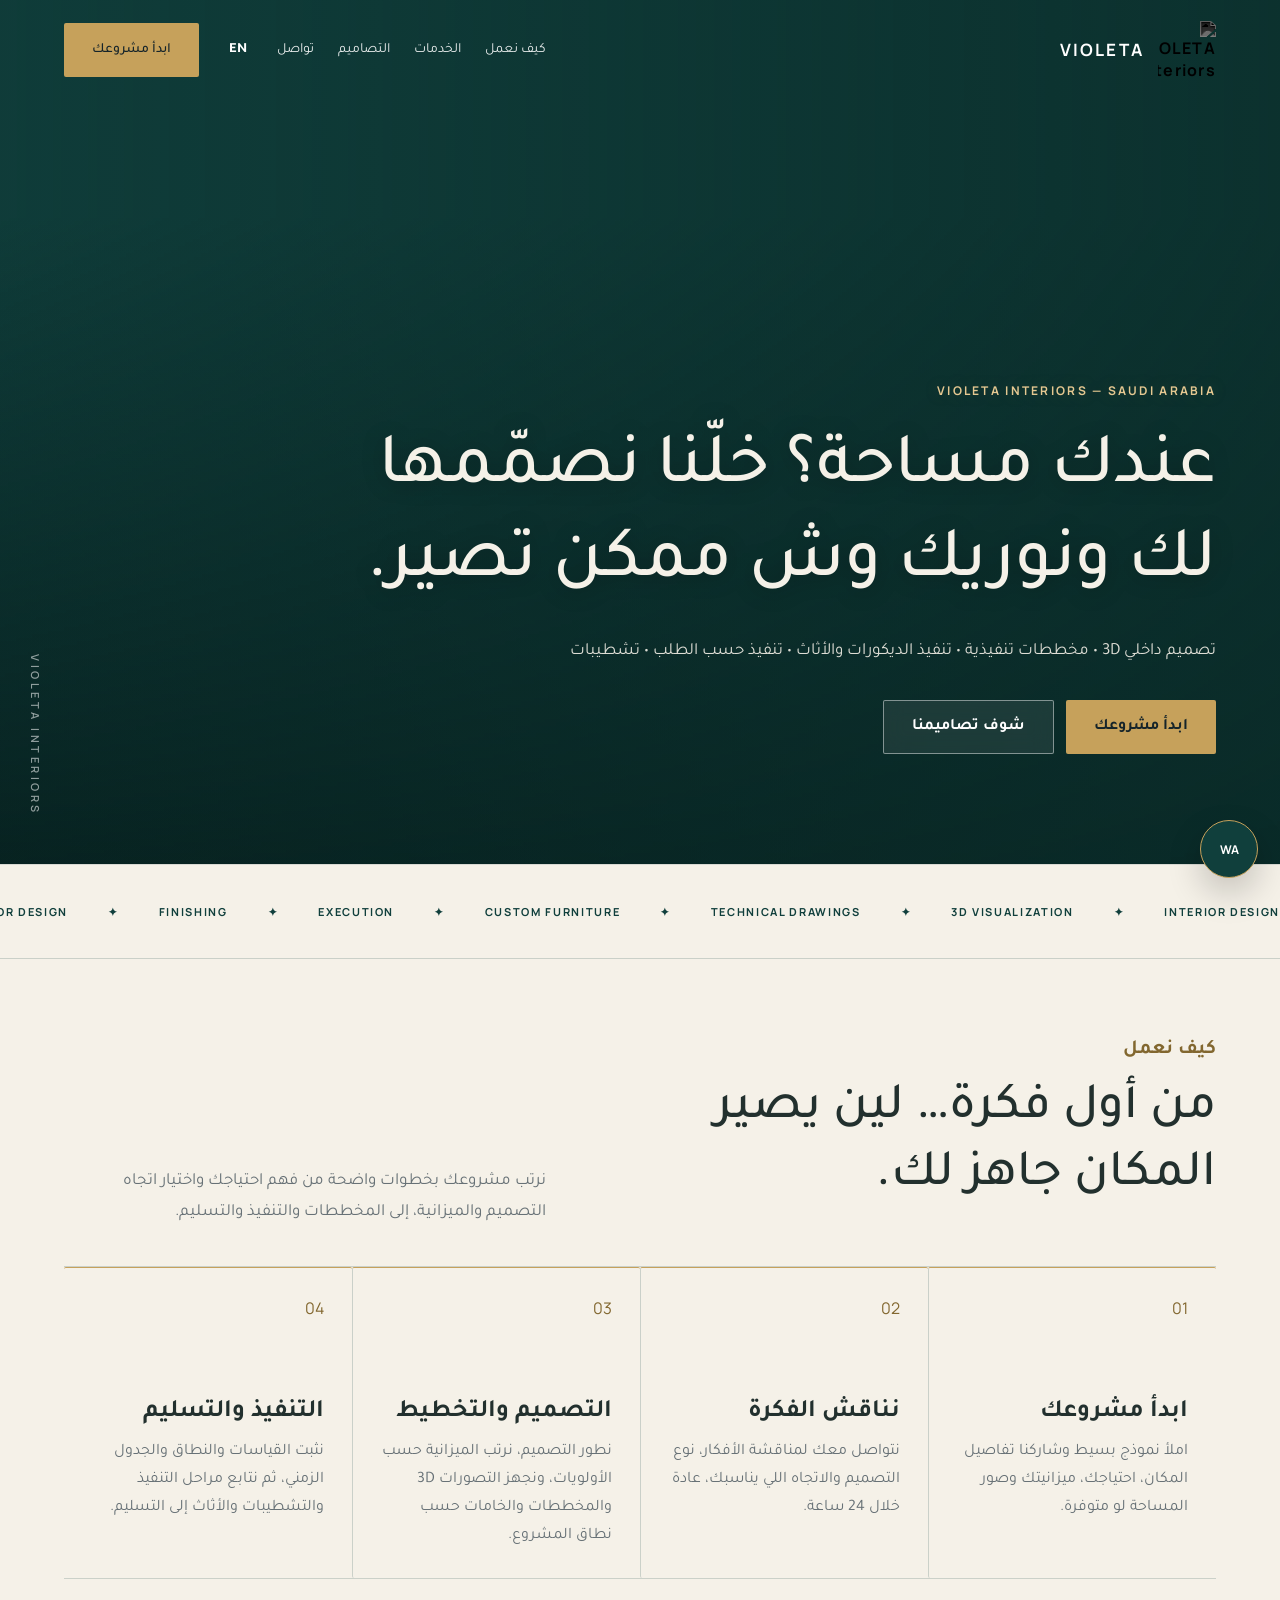
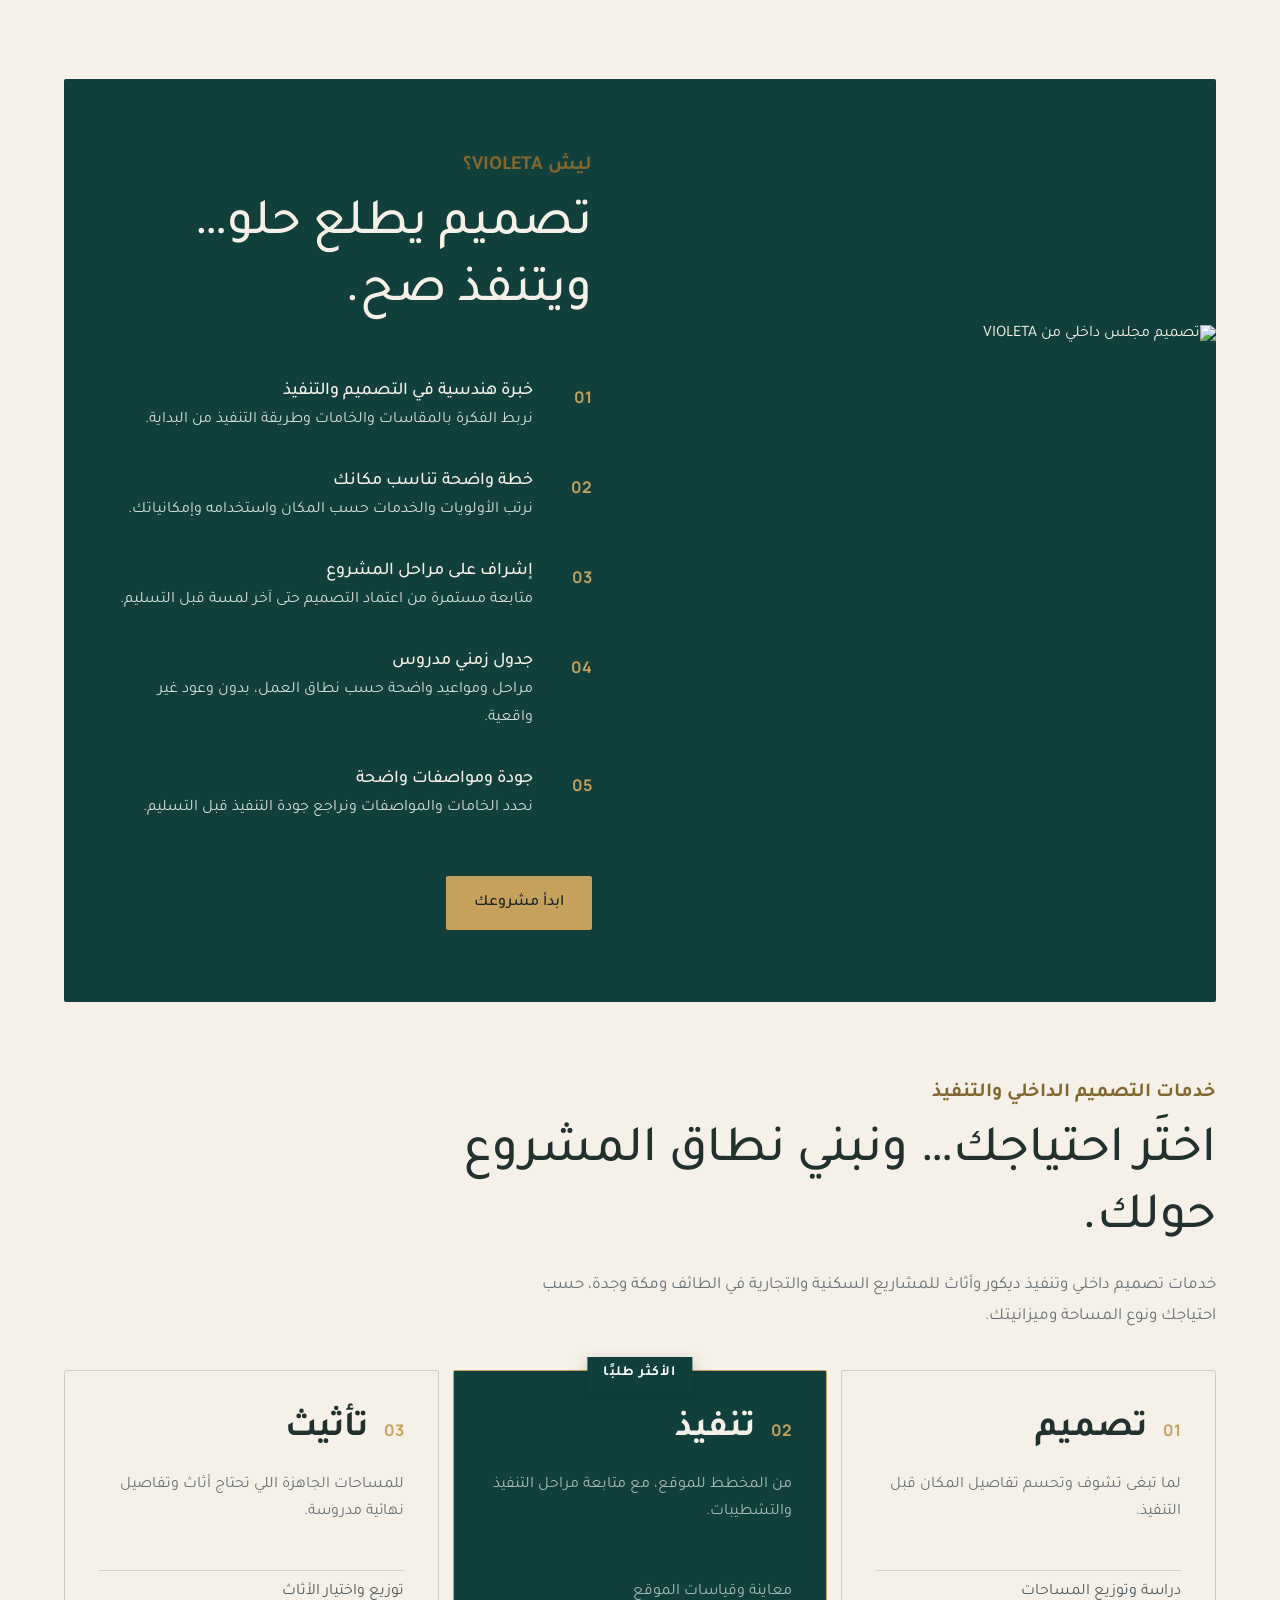
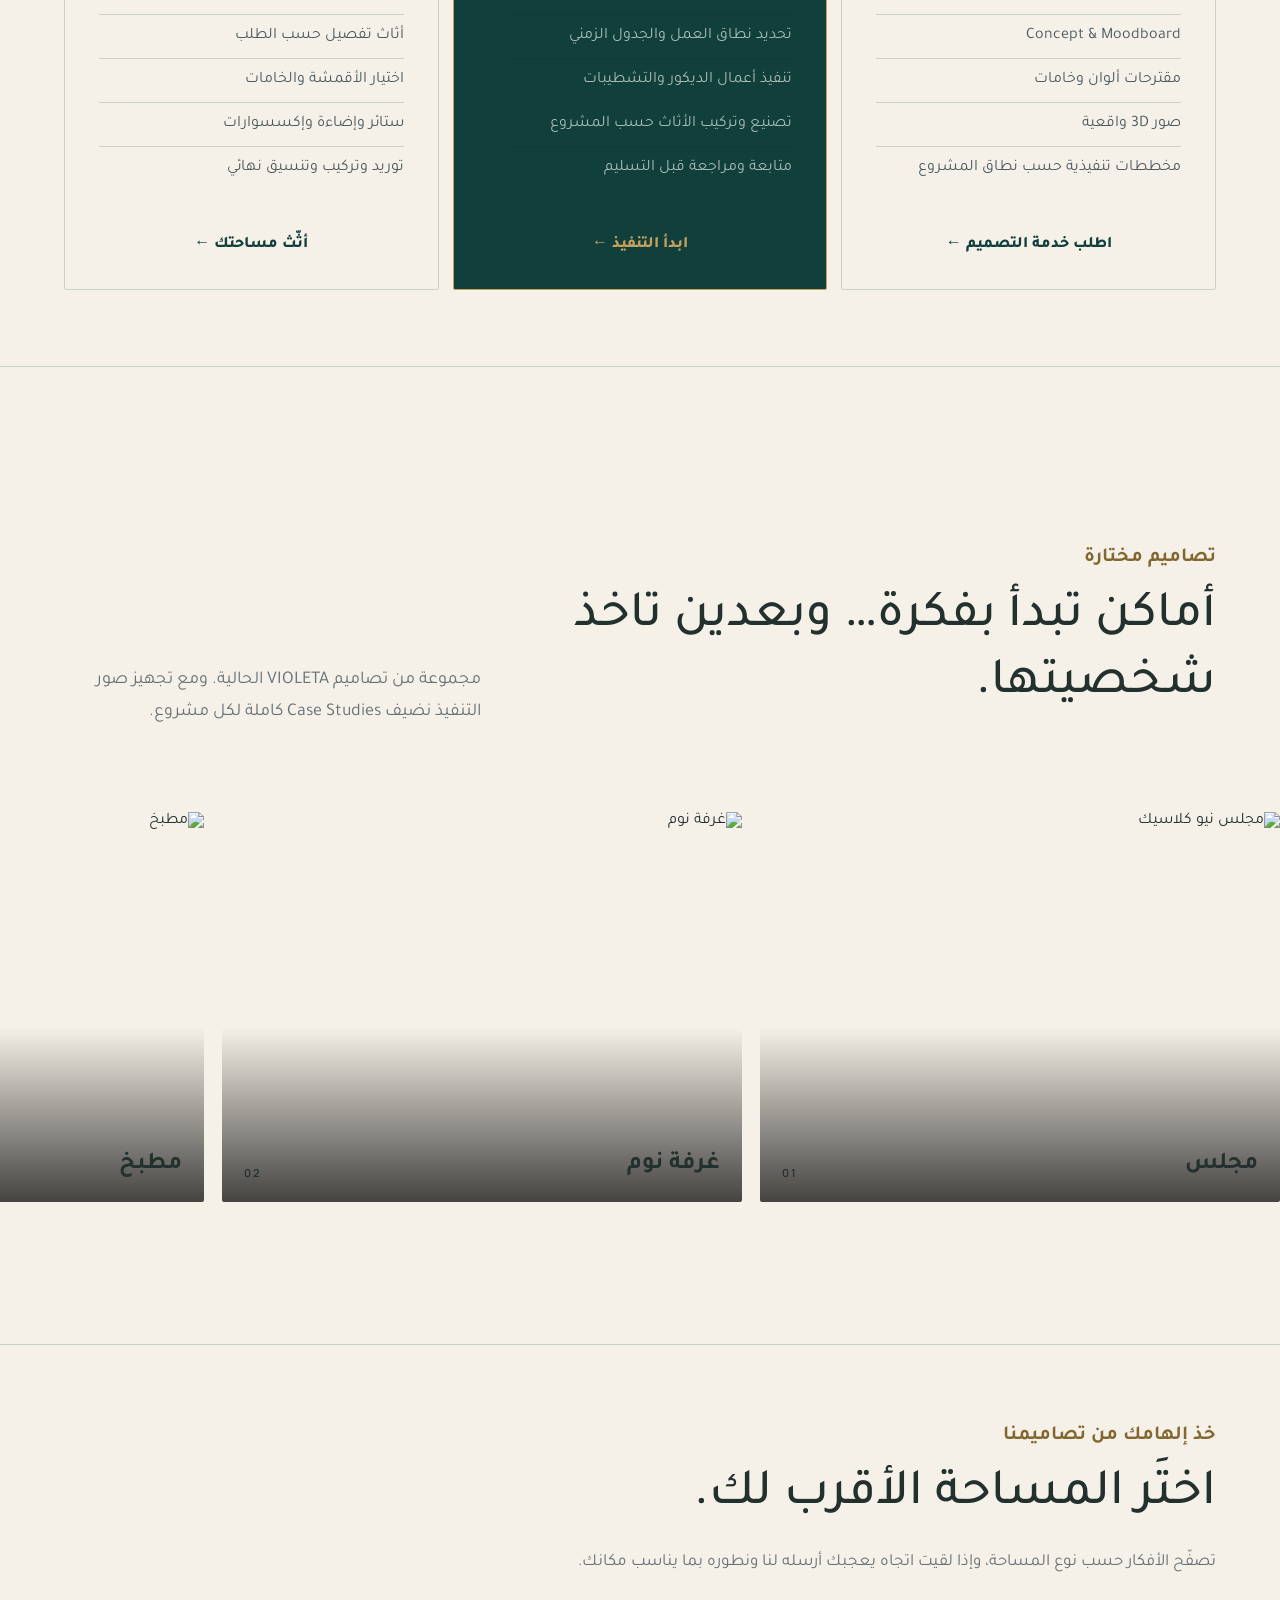
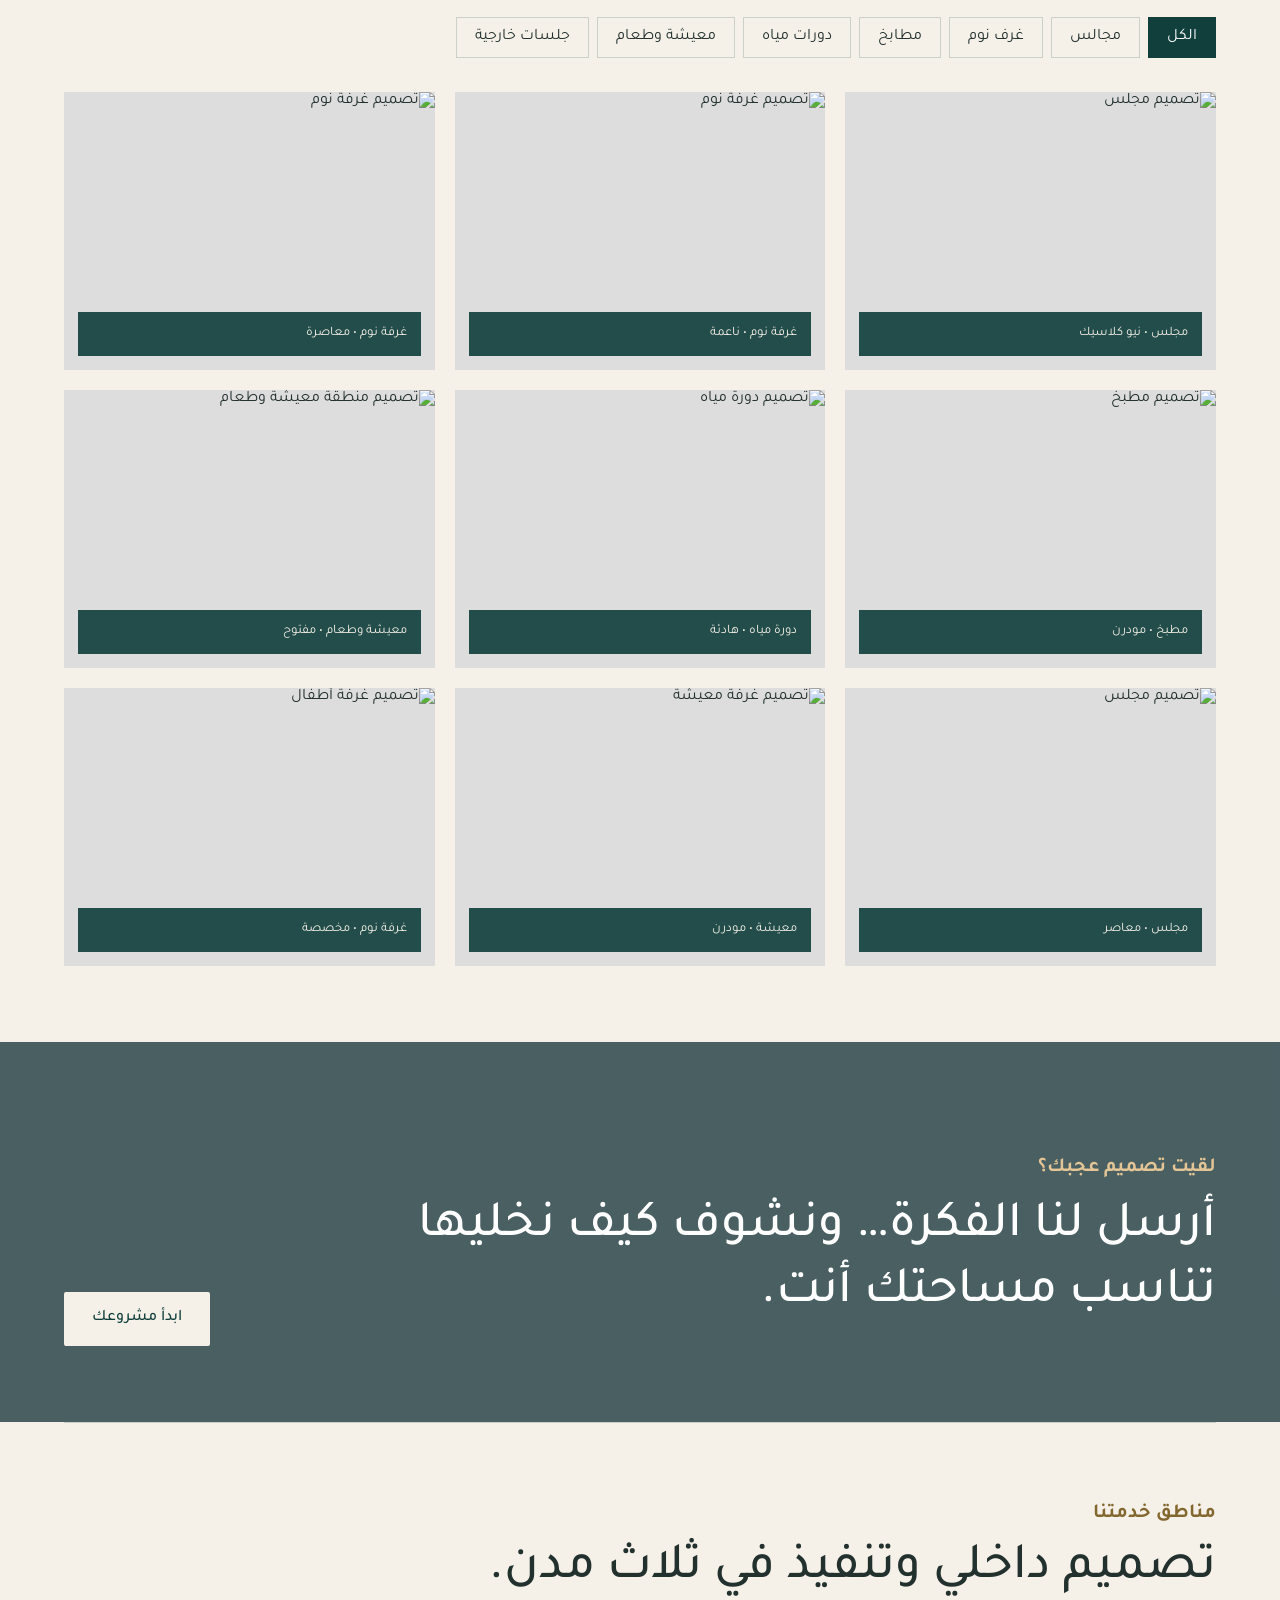
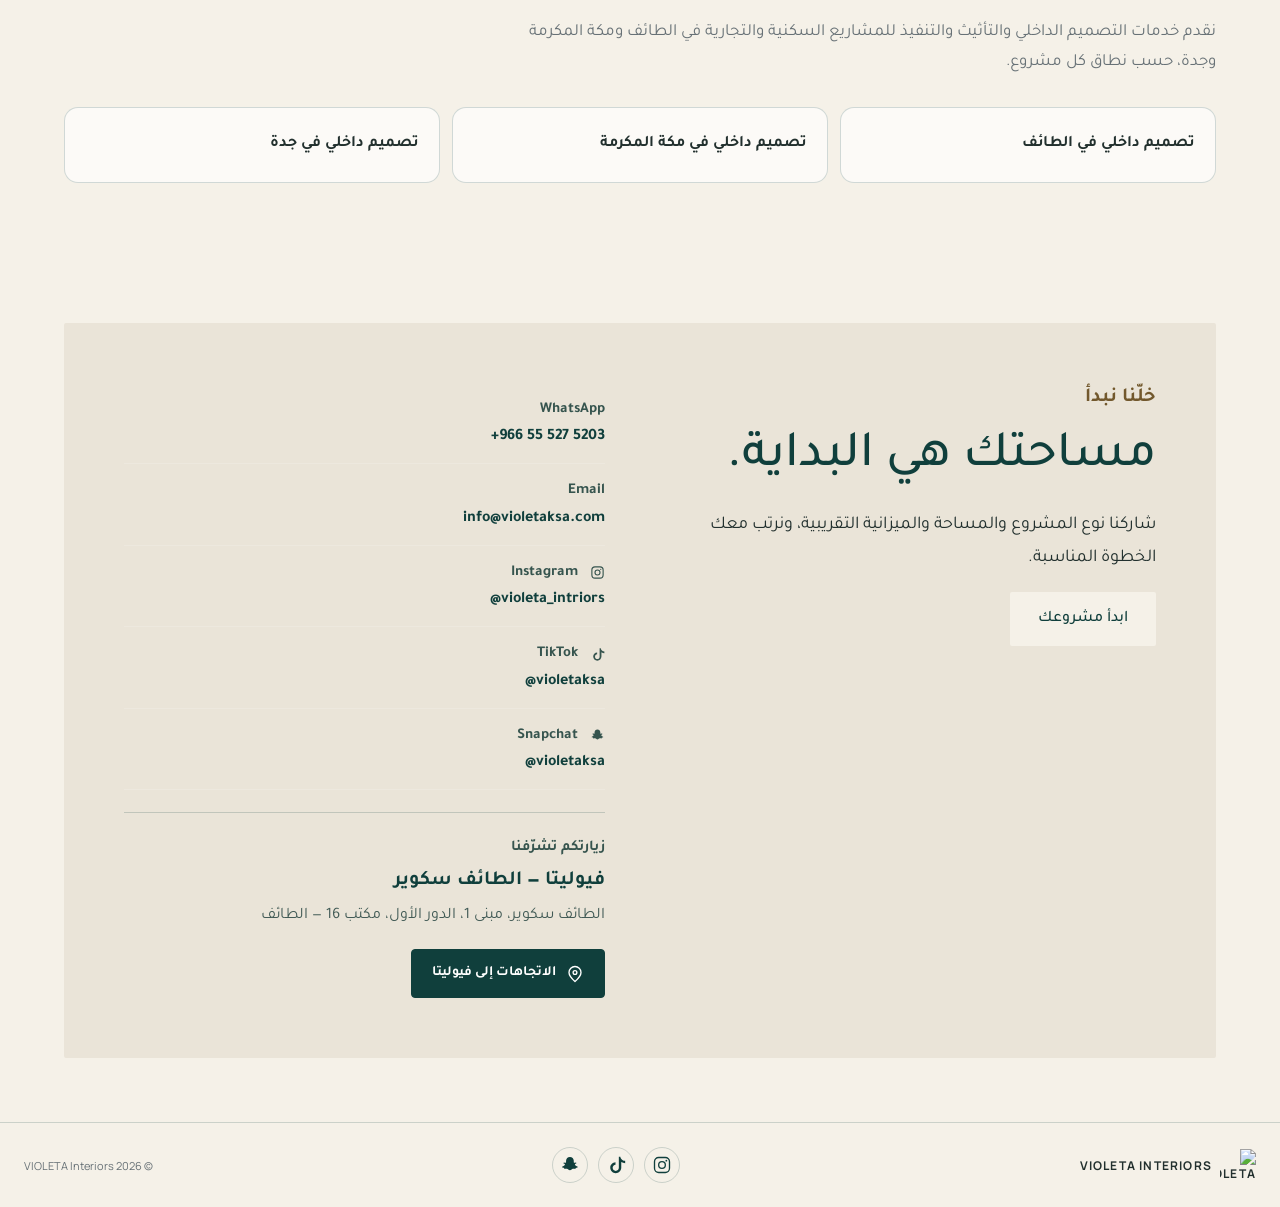
==== index.html @ 66297fed "Preview: proportionate Discover Violeta button width 200px" ====
<!DOCTYPE html>

<html class="intro-gated" dir="rtl" lang="ar">
<head><script async="" src="https://www.googletagmanager.com/gtag/js?id=G-H8D81FKVLE"></script><script>
  window.dataLayer = window.dataLayer || [];
  function gtag(){dataLayer.push(arguments);}
  if (['violetaksa.com', 'www.violetaksa.com'].includes(window.location.hostname.toLowerCase())) {
    gtag('js', new Date());
    gtag('config', 'G-H8D81FKVLE');
  }
</script><meta charset="utf-8"/>
<meta content="width=device-width, initial-scale=1" name="viewport"/>
<meta content="#103F3C" name="theme-color"/>
<meta name="apple-mobile-web-app-title" content="VIOLETA"/>
<meta name="application-name" content="VIOLETA"/>
<link rel="apple-touch-icon" sizes="180x180" href="/assets/apple-touch-icon-violeta-180.png?v=20261120-2"/>
<!-- Prioritize the intro brand mark and the font for the first visible screen. -->
<link as="image" fetchpriority="high" href="/.netlify/images?url=/assets/violeta-intro-mark.png&amp;w=480&amp;fm=webp&amp;q=78" rel="preload"/>
<link as="font" crossorigin="" href="assets/fonts/tajawal-500.ttf" rel="preload" type="font/ttf"/>

<script>try{if(sessionStorage.getItem("violeta_intro_seen"))document.documentElement.classList.add("intro-skip")}catch(e){}</script>
<meta content="index, follow, max-image-preview:large" name="robots"/>
<title>تصميم داخلي وتنفيذ ديكور وأثاث | الطائف ومكة وجدة | VIOLETA</title>
<meta content="VIOLETA تقدم خدمات التصميم الداخلي 3D، المخططات التنفيذية، تنفيذ الديكور، التشطيبات والأثاث حسب الطلب للمشاريع السكنية والتجارية في الطائف ومكة وجدة." name="description"/>
<link href="https://violetaksa.com/" rel="canonical"/>
<link href="/.netlify/images?url=/assets/favicon.png&amp;w=64&amp;fm=png&amp;q=80" rel="icon" type="image/png"/>
<meta content="تصميم داخلي وتنفيذ ديكور وأثاث | الطائف ومكة وجدة | VIOLETA" property="og:title"/>
<meta content="تصميم داخلي 3D، مخططات تنفيذية، تنفيذ ديكور وتشطيبات وأثاث حسب الطلب للمشاريع السكنية والتجارية في الطائف ومكة وجدة." property="og:description"/>
<meta content="https://violetaksa.com/assets/violeta-logo.png" property="og:image"/>
<meta content="VIOLETA Interiors" property="og:image:alt"/>
<meta content="https://violetaksa.com/" property="og:url"/>
<meta content="website" property="og:type"/>
<meta content="VIOLETA Interiors" property="og:site_name"/>
<meta content="ar_SA" property="og:locale"/>
<meta content="en_US" property="og:locale:alternate"/>
<meta content="summary" name="twitter:card"/>
<meta content="تصميم داخلي وتنفيذ ديكور وأثاث | الطائف ومكة وجدة | VIOLETA" name="twitter:title"/>
<meta content="تصميم داخلي 3D، مخططات تنفيذية، تنفيذ ديكور وتشطيبات وأثاث حسب الطلب في الطائف ومكة وجدة." name="twitter:description"/>
<meta content="https://violetaksa.com/assets/violeta-logo.png" name="twitter:image"/>
<link href="styles.css" rel="stylesheet"/>
<script type="application/ld+json">
  {
    "@context": "https://schema.org",
    "@graph": [
      {
        "@type": ["Organization", "LocalBusiness"],
        "@id": "https://violetaksa.com/#organization",
        "name": "VIOLETA Interiors",
        "alternateName": "VIOLETA",
        "url": "https://violetaksa.com/",
        "logo": {
          "@type": "ImageObject",
          "url": "https://violetaksa.com/assets/violeta-logo.png"
        },
        "image": "https://violetaksa.com/assets/violeta-logo.png",
        "email": "info@violetaksa.com",
        "telephone": "+966555275203",
        "address": {
          "@type": "PostalAddress",
          "streetAddress": "Taif Square, Building 1, First Floor, Office 16",
          "addressLocality": "Taif",
          "addressRegion": "Makkah Region",
          "addressCountry": "SA"
        },
        "hasMap": "https://www.google.com/maps/search/?api=1&query=21.3033772%2C40.4303500",
        "contactPoint": {
          "@type": "ContactPoint",
          "telephone": "+966555275203",
          "contactType": "customer service",
          "areaServed": "SA",
          "availableLanguage": ["Arabic", "English"]
        },
        "areaServed": [
          {"@type": "City", "name": "الطائف"},
          {"@type": "City", "name": "مكة المكرمة"},
          {"@type": "City", "name": "جدة"}
        ],
        "sameAs": [
          "https://www.instagram.com/violeta_intriors",
          "https://www.tiktok.com/@violetaksa",
          "https://www.snapchat.com/add/violetaksa"
        ]
      },
      {
        "@type": "WebSite",
        "@id": "https://violetaksa.com/#website",
        "url": "https://violetaksa.com/",
        "name": "VIOLETA Interiors",
        "alternateName": "VIOLETA",
        "publisher": {"@id": "https://violetaksa.com/#organization"},
        "inLanguage": ["ar-SA", "en"]
      },
      {
        "@type": "WebPage",
        "@id": "https://violetaksa.com/#webpage",
        "url": "https://violetaksa.com/",
        "name": "تصميم داخلي وتنفيذ ديكور وأثاث | الطائف ومكة وجدة | VIOLETA",
        "description": "VIOLETA تقدم خدمات التصميم الداخلي 3D، المخططات التنفيذية، تنفيذ الديكور، التشطيبات والأثاث حسب الطلب للمشاريع السكنية والتجارية في الطائف ومكة وجدة.",
        "isPartOf": {"@id": "https://violetaksa.com/#website"},
        "about": {"@id": "https://violetaksa.com/#organization"},
        "inLanguage": "ar-SA"
      }
    ]
  }
  </script>

<style id="intro-entry-cue">
/* Approved compact luxury entry: CTA-only visual treatment; intro handler/media unchanged. */
#introGate{max-width:100%;box-sizing:border-box;padding:20px 24px 24px;gap:clamp(12px,2.6svh,20px);transform:translateY(-clamp(8px,2.2svh,24px))}
#introGate span{animation:none;opacity:1}
#introGate .intro-cta{position:relative;display:inline-flex;align-items:center;justify-content:center;width:min(200px,calc(100vw - 56px));max-width:100%;height:56px;min-height:56px;padding:8px 14px;border:1.5px solid #C6A15B;border-radius:8px;background:#103F3C;box-shadow:0 0 10px rgba(198,161,91,.14);box-sizing:border-box;animation:introCtaFloat 3.3s ease-in-out 3}
#introGate .intro-cta::before{content:"";position:absolute;inset:-1px;border:1px solid #DCC08A;border-radius:inherit;box-shadow:0 0 7px rgba(198,161,91,.18),0 0 12px rgba(198,161,91,.10);pointer-events:none;opacity:0;animation:introEntryPulse 3.3s ease-in-out 3}
#introGate .intro-cta-label{font-size:clamp(22px,5.2vw,27px);font-weight:700;line-height:1.35;letter-spacing:normal;color:#E8CC94;text-shadow:0 0 5px rgba(198,161,91,.22)}
#introGate .intro-enter-hint{font:500 clamp(15px,3.8vw,17px)/1.5 "Tajawal",Arial,sans-serif;color:#D9BF89;text-shadow:0 0 5px rgba(198,161,91,.12);margin-top:-4px}
#introGate:hover .intro-cta{background:#103F3C;border-color:#DCC08A}
#introGate:focus-visible .intro-cta{outline:2px solid #F5F1E8;outline-offset:5px}
#introGate:active .intro-cta{background:#103F3C;border-color:#E8CC94}
@keyframes introCtaFloat{0%,100%{transform:translateY(0)}50%{transform:translateY(-4px)}}
@keyframes introEntryPulse{0%,100%{opacity:0;transform:scale(1)}50%{opacity:.55;transform:scale(1.035)}}
@media(prefers-reduced-motion:reduce){#introGate .intro-cta,#introGate .intro-cta::before{animation:none}}
@media(max-height:650px){#introGate{gap:10px;padding:14px;transform:none}#introGate img{max-height:26svh}}
@media(max-width:360px){#introGate .intro-cta{width:min(200px,calc(100vw - 36px))}}
.intro-screen.is-playing #introGate .intro-cta,.intro-screen.is-playing #introGate .intro-cta::before{animation:none}
</style>
</head>
<body><svg aria-hidden="true" focusable="false" width="0" height="0" style="position:absolute;overflow:hidden;pointer-events:none" xmlns="http://www.w3.org/2000/svg"><defs>
  <!-- Desktop-only: makes the dark blue/teal video pixels transparent, revealing the exact site background.
       sRGB alpha map: red <= ~32 is transparent; red >= ~82 is opaque (preserve light/gold logo). -->
  <filter id="violetaDesktopTealKey" color-interpolation-filters="sRGB" x="0" y="0" width="100%" height="100%">
    <feColorMatrix type="matrix" values="1 0 0 0 0  0 1 0 0 0  0 0 1 0 0  5.1 0 0 0 -0.65"/>
  </filter>
</defs></svg><div aria-label="مقدمة فيوليتا" aria-modal="true" class="intro-screen" id="brandIntro" role="dialog"><video aria-hidden="true" class="intro-video" disablepictureinpicture="" disableremoteplayback="" id="introVideo" playsinline="" preload="none" src="assets/violeta-intro.mp4?v=20261121-approved-website-audio-color" webkit-playsinline="" x-webkit-airplay="deny"></video><button class="intro-gate" id="introGate" type="button"><img alt="VIOLETA" decoding="async" fetchpriority="high" height="639" loading="eager" src="/.netlify/images?url=/assets/violeta-intro-mark.png&amp;w=480&amp;fm=webp&amp;q=78" width="640"/><span class="intro-cta"><span class="intro-cta-label" data-ar="اكتشف فيوليتا" data-en="Discover VIOLETA">اكتشف فيوليتا</span></span><small class="intro-enter-hint" data-ar="اضغط للدخول" data-en="Tap to enter">اضغط للدخول</small></button></div>
<div aria-hidden="true" class="page-loader" id="pageLoader"><img alt="" decoding="async" src="/.netlify/images?url=/assets/violeta-logo.png&amp;w=128&amp;fm=webp&amp;q=82"/></div>
<header class="site-header" id="siteHeader">
<a aria-label="VIOLETA home" class="brand" href="#top">
<img alt="VIOLETA Interiors" decoding="async" src="/.netlify/images?url=/assets/violeta-logo.png&amp;w=128&amp;fm=webp&amp;q=82"/>
<span class="brand-word">VIOLETA <small>INTERIORS</small></span>
</a>
<button aria-label="Menu" class="menu-toggle" id="menuToggle" type="button"><span></span><span></span></button>
<nav aria-label="Primary navigation" class="nav" id="mainNav">
<a data-ar="كيف نعمل" data-en="How we work" href="#how">كيف نعمل</a>
<a data-ar="الخدمات" data-en="Services" href="#services">الخدمات</a>
<a data-ar="التصاميم" data-en="Designs" href="#projects">التصاميم</a>
<a data-ar="تواصل" data-en="Contact" href="#contact">تواصل</a>
<button aria-label="Switch language" class="lang-toggle" id="langToggle" type="button">EN</button>
<button class="btn btn-primary btn-small js-start" data-ar="ابدأ مشروعك" data-en="Start your project" type="button">ابدأ مشروعك</button>
</nav>
</header>
<main id="top">
<section aria-label="VIOLETA Interiors" class="hero">
<div aria-hidden="true" class="hero-slides">
<div class="hero-slide is-active" style="background-image:url('/.netlify/images?url=/assets/images/majlis-05.webp&amp;w=1440&amp;fm=webp&amp;q=76')"></div>
<div class="hero-slide" data-bg-src="/.netlify/images?url=/assets/images/kitchen-01.webp&amp;w=1440&amp;fm=webp&amp;q=76"></div>
<div class="hero-slide" data-bg-src="/.netlify/images?url=/assets/images/bedroom-07.webp&amp;w=1440&amp;fm=webp&amp;q=76"></div>
<div class="hero-slide" data-bg-src="/.netlify/images?url=/assets/images/entrance-01.webp&amp;w=1440&amp;fm=webp&amp;q=76"></div>
</div>
<div class="hero-shade"></div><div aria-hidden="true" class="bird-flock"><svg aria-hidden="true" class="gold-bird bird-0" viewbox="0 0 100 70"><defs><lineargradient id="birdgold0"><stop stop-color="#82672f"></stop><stop offset=".5" stop-color="#eed9a6"></stop><stop offset="1" stop-color="#C6A15B"></stop></lineargradient></defs><g fill="url(#birdgold0)"><path d="M43 36 Q60 22 70 30 L83 29 73 34 Q67 46 48 42 L25 55 34 39Z"></path><path class="wing" d="M48 36 Q25 30 10 4 Q40 7 58 34Z"></path><path class="wing" d="M49 36 Q59 7 87 2 Q77 28 58 40Z"></path></g></svg><svg aria-hidden="true" class="gold-bird bird-1" viewbox="0 0 100 70"><defs><lineargradient id="birdgold1"><stop stop-color="#82672f"></stop><stop offset=".5" stop-color="#eed9a6"></stop><stop offset="1" stop-color="#C6A15B"></stop></lineargradient></defs><g fill="url(#birdgold1)"><path d="M43 36 Q60 22 70 30 L83 29 73 34 Q67 46 48 42 L25 55 34 39Z"></path><path class="wing" d="M48 36 Q25 30 10 4 Q40 7 58 34Z"></path><path class="wing" d="M49 36 Q59 7 87 2 Q77 28 58 40Z"></path></g></svg><svg aria-hidden="true" class="gold-bird bird-2" viewbox="0 0 100 70"><defs><lineargradient id="birdgold2"><stop stop-color="#82672f"></stop><stop offset=".5" stop-color="#eed9a6"></stop><stop offset="1" stop-color="#C6A15B"></stop></lineargradient></defs><g fill="url(#birdgold2)"><path d="M43 36 Q60 22 70 30 L83 29 73 34 Q67 46 48 42 L25 55 34 39Z"></path><path class="wing" d="M48 36 Q25 30 10 4 Q40 7 58 34Z"></path><path class="wing" d="M49 36 Q59 7 87 2 Q77 28 58 40Z"></path></g></svg></div>
<div class="hero-copy reveal">
<div class="eyebrow light" data-ar="VIOLETA INTERIORS — SAUDI ARABIA" data-en="VIOLETA INTERIORS — SAUDI ARABIA">VIOLETA INTERIORS — SAUDI ARABIA</div>
<h1 data-ar="عندك مساحة؟ خلّنا نصمّمها لك ونوريك وش ممكن تصير." data-en="Got a space? Let us design it and show you what it can become.">عندك مساحة؟ خلّنا نصمّمها لك ونوريك وش ممكن تصير.</h1>
<p class="hero-services" data-ar="تصميم داخلي 3D • مخططات تنفيذية • تنفيذ الديكورات والأثاث • تنفيذ حسب الطلب • تشطيبات" data-en="3D Interior Design • Technical Drawings • Décor &amp; Furniture Execution • Custom-Made Execution • Finishing">تصميم داخلي 3D • مخططات تنفيذية • تنفيذ الديكورات والأثاث • تنفيذ حسب الطلب • تشطيبات</p>
<div class="hero-actions">
<button class="btn btn-primary js-start" data-ar="ابدأ مشروعك" data-en="Start your project" type="button">ابدأ مشروعك</button>
<a class="btn btn-glass" data-ar="شوف تصاميمنا" data-en="Explore our designs" href="#projects">شوف تصاميمنا</a>
</div>
</div>
<div aria-hidden="true" class="hero-mark"><span>VIOLETA INTERIORS</span></div>
</section>
<section aria-hidden="true" class="marquee">
<div class="marquee-track">
<span>INTERIOR DESIGN</span><b>✦</b><span>3D VISUALIZATION</span><b>✦</b><span>TECHNICAL DRAWINGS</span><b>✦</b><span>CUSTOM FURNITURE</span><b>✦</b><span>EXECUTION</span><b>✦</b><span>FINISHING</span><b>✦</b>
<span>INTERIOR DESIGN</span><b>✦</b><span>3D VISUALIZATION</span><b>✦</b><span>TECHNICAL DRAWINGS</span><b>✦</b><span>CUSTOM FURNITURE</span><b>✦</b><span>EXECUTION</span><b>✦</b><span>FINISHING</span><b>✦</b>
</div>
</section>
<section class="section section-intro" id="how">
<div class="section-kicker reveal" data-ar="كيف نعمل" data-en="HOW WE WORK">كيف نعمل</div>
<div class="section-heading split reveal">
<h2 data-ar="من أول فكرة… لين يصير المكان جاهز لك." data-en="From the first idea to a space ready for you.">من أول فكرة… لين يصير المكان جاهز لك.</h2>
<p data-ar="نرتب مشروعك بخطوات واضحة من فهم احتياجك واختيار اتجاه التصميم والميزانية، إلى المخططات والتنفيذ والتسليم." data-en="We structure your project clearly — from understanding your needs, design direction and budget, through planning, execution and handover.">نرتب مشروعك بخطوات واضحة من فهم احتياجك واختيار اتجاه التصميم والميزانية، إلى المخططات والتنفيذ والتسليم.</p>
</div>
<div class="steps-grid">
<article class="step-card reveal"><span class="step-no">01</span><h3 data-ar="ابدأ مشروعك" data-en="Start your project">ابدأ مشروعك</h3><p data-ar="املأ نموذج بسيط وشاركنا تفاصيل المكان، احتياجك، ميزانيتك وصور المساحة لو متوفرة." data-en="Share a simple brief with your space, needs, budget and available photos.">املأ نموذج بسيط وشاركنا تفاصيل المكان، احتياجك، ميزانيتك وصور المساحة لو متوفرة.</p></article>
<article class="step-card reveal"><span class="step-no">02</span><h3 data-ar="نناقش الفكرة" data-en="Discuss the idea">نناقش الفكرة</h3><p data-ar="نتواصل معك لمناقشة الأفكار، نوع التصميم والاتجاه اللي يناسبك، عادة خلال 24 ساعة." data-en="We discuss your ideas and design direction, usually within 24 hours.">نتواصل معك لمناقشة الأفكار، نوع التصميم والاتجاه اللي يناسبك، عادة خلال 24 ساعة.</p></article>
<article class="step-card reveal"><span class="step-no">03</span><h3 data-ar="التصميم والتخطيط" data-en="Design &amp; planning">التصميم والتخطيط</h3><p data-ar="نطور التصميم، نرتب الميزانية حسب الأولويات، ونجهز التصورات 3D والمخططات والخامات حسب نطاق المشروع." data-en="We develop the design, align priorities with budget, and prepare 3D visuals, drawings and materials according to scope.">نطور التصميم، نرتب الميزانية حسب الأولويات، ونجهز التصورات 3D والمخططات والخامات حسب نطاق المشروع.</p></article>
<article class="step-card reveal"><span class="step-no">04</span><h3 data-ar="التنفيذ والتسليم" data-en="Execution &amp; handover">التنفيذ والتسليم</h3><p data-ar="نثبت القياسات والنطاق والجدول الزمني، ثم نتابع مراحل التنفيذ والتشطيبات والأثاث إلى التسليم." data-en="We confirm measurements, scope and timeline, then manage execution, finishes and furniture through handover.">نثبت القياسات والنطاق والجدول الزمني، ثم نتابع مراحل التنفيذ والتشطيبات والأثاث إلى التسليم.</p></article>
</div>
</section>
<section class="section why-section" id="why">
<div class="why-visual reveal">
<img alt="تصميم مجلس داخلي من VIOLETA" loading="lazy" decoding="async" src="/.netlify/images?url=/assets/images/majlis-03.webp&amp;w=1280&amp;fm=webp&amp;q=82" srcset="/.netlify/images?url=/assets/images/majlis-03.webp&amp;w=480&amp;fm=webp&amp;q=82 480w, /.netlify/images?url=/assets/images/majlis-03.webp&amp;w=800&amp;fm=webp&amp;q=82 800w, /.netlify/images?url=/assets/images/majlis-03.webp&amp;w=1280&amp;fm=webp&amp;q=82 1280w" sizes="(max-width: 700px) 92vw, (max-width: 1100px) 70vw, 1050px"/>
</div>
<div class="why-copy reveal">
<div class="section-kicker" data-ar="ليش VIOLETA؟" data-en="WHY VIOLETA?">ليش VIOLETA؟</div>
<h2 data-ar="تصميم يطلع حلو… ويتنفذ صح." data-en="Design that looks right — and works in real life.">تصميم يطلع حلو… ويتنفذ صح.</h2>
<div class="why-list">
<article><span>01</span><div><h3 data-ar="خبرة هندسية في التصميم والتنفيذ" data-en="Design &amp; execution expertise">خبرة هندسية في التصميم والتنفيذ</h3><p data-ar="نربط الفكرة بالمقاسات والخامات وطريقة التنفيذ من البداية." data-en="We connect the concept to dimensions, materials and buildability from the start.">نربط الفكرة بالمقاسات والخامات وطريقة التنفيذ من البداية.</p></div></article>
<article><span>02</span><div><h3 data-ar="خطة واضحة تناسب مكانك" data-en="A plan tailored to your space">خطة واضحة تناسب مكانك</h3><p data-ar="نرتب الأولويات والخدمات حسب المكان واستخدامه وإمكانياتك." data-en="Scope and priorities are built around your space, use and budget.">نرتب الأولويات والخدمات حسب المكان واستخدامه وإمكانياتك.</p></div></article>
<article><span>03</span><div><h3 data-ar="إشراف على مراحل المشروع" data-en="Supervision across project stages">إشراف على مراحل المشروع</h3><p data-ar="متابعة مستمرة من اعتماد التصميم حتى آخر لمسة قبل التسليم." data-en="Ongoing coordination from design approval to final handover.">متابعة مستمرة من اعتماد التصميم حتى آخر لمسة قبل التسليم.</p></div></article>
<article><span>04</span><div><h3 data-ar="جدول زمني مدروس" data-en="A studied project timeline">جدول زمني مدروس</h3><p data-ar="مراحل ومواعيد واضحة حسب نطاق العمل، بدون وعود غير واقعية." data-en="Clear stages and realistic timing based on confirmed scope.">مراحل ومواعيد واضحة حسب نطاق العمل، بدون وعود غير واقعية.</p></div></article>
<article><span>05</span><div><h3 data-ar="جودة ومواصفات واضحة" data-en="Clear quality &amp; specifications">جودة ومواصفات واضحة</h3><p data-ar="نحدد الخامات والمواصفات ونراجع جودة التنفيذ قبل التسليم." data-en="Materials and specifications are agreed, then execution quality is reviewed before handover.">نحدد الخامات والمواصفات ونراجع جودة التنفيذ قبل التسليم.</p></div></article>
</div>
<button class="btn btn-primary js-start" data-ar="ابدأ مشروعك" data-en="Start your project" type="button">ابدأ مشروعك</button>
</div>
</section>
<section class="section services-section" id="services">
<div class="section-heading reveal">
<div class="section-kicker" data-ar="خدمات التصميم الداخلي والتنفيذ" data-en="DESIGN &amp; EXECUTION SERVICES">خدمات التصميم الداخلي والتنفيذ</div>
<h2 data-ar="اختَر احتياجك… ونبني نطاق المشروع حولك." data-en="Choose what you need. We shape the scope around you.">اختَر احتياجك… ونبني نطاق المشروع حولك.</h2>
<p data-ar="خدمات تصميم داخلي وتنفيذ ديكور وأثاث للمشاريع السكنية والتجارية في الطائف ومكة وجدة، حسب احتياجك ونوع المساحة وميزانيتك." data-en="Interior design, décor execution and furnishing for residential and commercial projects in Taif, Makkah and Jeddah, tailored to your needs, space and budget.">خدمات تصميم داخلي وتنفيذ ديكور وأثاث للمشاريع السكنية والتجارية في الطائف ومكة وجدة، حسب احتياجك ونوع المساحة وميزانيتك.</p>
</div>
<div class="package-grid">
<article class="package-card reveal">
<div class="package-head"><span>01</span><h3 data-ar="تصميم" data-en="Design">تصميم</h3></div>
<p data-ar="لما تبغى تشوف وتحسم تفاصيل المكان قبل التنفيذ." data-en="For resolving the space before execution begins.">لما تبغى تشوف وتحسم تفاصيل المكان قبل التنفيذ.</p>
<ul><li data-ar="دراسة وتوزيع المساحات" data-en="Space planning">دراسة وتوزيع المساحات</li><li>Concept &amp; Moodboard</li><li data-ar="مقترحات ألوان وخامات" data-en="Colour &amp; material proposals">مقترحات ألوان وخامات</li><li data-ar="صور 3D واقعية" data-en="Realistic 3D visuals">صور 3D واقعية</li><li data-ar="مخططات تنفيذية حسب نطاق المشروع" data-en="Technical drawings based on scope">مخططات تنفيذية حسب نطاق المشروع</li></ul>
<button class="text-link js-start" data-ar="اطلب خدمة التصميم ←" data-en="Request design →" data-service="تصميم فقط" type="button">اطلب خدمة التصميم ←</button>
</article>
<article class="package-card featured reveal">
<div class="package-head"><span>02</span><h3 data-ar="تنفيذ" data-en="Execution">تنفيذ</h3></div>
<span class="package-ribbon" data-ar="الأكثر طلبًا" data-en="Most requested">الأكثر طلبًا</span>
<p data-ar="من المخطط للموقع، مع متابعة مراحل التنفيذ والتشطيبات." data-en="From drawings to site, with coordinated execution and finishing.">من المخطط للموقع، مع متابعة مراحل التنفيذ والتشطيبات.</p>
<ul><li data-ar="معاينة وقياسات الموقع" data-en="Site survey &amp; measurements">معاينة وقياسات الموقع</li><li data-ar="تحديد نطاق العمل والجدول الزمني" data-en="Scope &amp; timeline definition">تحديد نطاق العمل والجدول الزمني</li><li data-ar="تنفيذ أعمال الديكور والتشطيبات" data-en="Décor &amp; finishing execution">تنفيذ أعمال الديكور والتشطيبات</li><li data-ar="تصنيع وتركيب الأثاث حسب المشروع" data-en="Custom furniture fabrication &amp; installation">تصنيع وتركيب الأثاث حسب المشروع</li><li data-ar="متابعة ومراجعة قبل التسليم" data-en="Supervision &amp; pre-handover review">متابعة ومراجعة قبل التسليم</li></ul>
<button class="text-link js-start" data-ar="ابدأ التنفيذ ←" data-en="Start execution →" data-service="تصميم وتنفيذ" type="button">ابدأ التنفيذ ←</button>
</article>
<article class="package-card reveal">
<div class="package-head"><span>03</span><h3 data-ar="تأثيث" data-en="Furnishing">تأثيث</h3></div>
<p data-ar="للمساحات الجاهزة اللي تحتاج أثاث وتفاصيل نهائية مدروسة." data-en="For completed spaces that need furniture and finishing touches.">للمساحات الجاهزة اللي تحتاج أثاث وتفاصيل نهائية مدروسة.</p>
<ul><li data-ar="توزيع واختيار الأثاث" data-en="Furniture selection &amp; layout">توزيع واختيار الأثاث</li><li data-ar="أثاث تفصيل حسب الطلب" data-en="Custom-made furniture">أثاث تفصيل حسب الطلب</li><li data-ar="اختيار الأقمشة والخامات" data-en="Fabric &amp; material selection">اختيار الأقمشة والخامات</li><li data-ar="ستائر وإضاءة وإكسسوارات" data-en="Curtains, lighting &amp; accessories">ستائر وإضاءة وإكسسوارات</li><li data-ar="توريد وتركيب وتنسيق نهائي" data-en="Supply, installation &amp; styling">توريد وتركيب وتنسيق نهائي</li></ul>
<button class="text-link js-start" data-ar="أثّث مساحتك ←" data-en="Furnish your space →" data-service="تنفيذ حسب الطلب" type="button">أثّث مساحتك ←</button>
</article>
</div>
</section>
<section class="project-showcase" id="projects">
<div class="section project-heading reveal">
<div>
<div class="section-kicker" data-ar="تصاميم مختارة" data-en="SELECTED DESIGNS">تصاميم مختارة</div>
<h2 data-ar="أماكن تبدأ بفكرة… وبعدين تاخذ شخصيتها." data-en="Spaces that start with an idea — then find their character.">أماكن تبدأ بفكرة… وبعدين تاخذ شخصيتها.</h2>
</div>
<p data-ar="مجموعة من تصاميم VIOLETA الحالية. ومع تجهيز صور التنفيذ نضيف Case Studies كاملة لكل مشروع." data-en="A selection of current VIOLETA designs. Full case studies will be added as execution photography is prepared.">مجموعة من تصاميم VIOLETA الحالية. ومع تجهيز صور التنفيذ نضيف Case Studies كاملة لكل مشروع.</p>
</div>
<div class="project-strip" id="projectStrip">
<figure class="project-shot reveal"><img alt="مجلس نيو كلاسيك" loading="lazy" decoding="async" src="/.netlify/images?url=/assets/images/majlis-05.webp&amp;w=1280&amp;fm=webp&amp;q=82" srcset="/.netlify/images?url=/assets/images/majlis-05.webp&amp;w=480&amp;fm=webp&amp;q=82 480w, /.netlify/images?url=/assets/images/majlis-05.webp&amp;w=800&amp;fm=webp&amp;q=82 800w, /.netlify/images?url=/assets/images/majlis-05.webp&amp;w=1280&amp;fm=webp&amp;q=82 1280w" sizes="(max-width: 700px) 92vw, (max-width: 1100px) 70vw, 1050px"/><figcaption><b data-ar="مجلس" data-en="Majlis">مجلس</b><span>01</span></figcaption></figure>
<figure class="project-shot reveal"><img alt="غرفة نوم" loading="lazy" decoding="async" src="/.netlify/images?url=/assets/images/bedroom-07.webp&amp;w=1280&amp;fm=webp&amp;q=82" srcset="/.netlify/images?url=/assets/images/bedroom-07.webp&amp;w=480&amp;fm=webp&amp;q=82 480w, /.netlify/images?url=/assets/images/bedroom-07.webp&amp;w=800&amp;fm=webp&amp;q=82 800w, /.netlify/images?url=/assets/images/bedroom-07.webp&amp;w=1280&amp;fm=webp&amp;q=82 1280w" sizes="(max-width: 700px) 92vw, (max-width: 1100px) 70vw, 1050px"/><figcaption><b data-ar="غرفة نوم" data-en="Bedroom">غرفة نوم</b><span>02</span></figcaption></figure>
<figure class="project-shot reveal"><img alt="مطبخ" loading="lazy" decoding="async" src="/.netlify/images?url=/assets/images/kitchen-01.webp&amp;w=1280&amp;fm=webp&amp;q=82" srcset="/.netlify/images?url=/assets/images/kitchen-01.webp&amp;w=480&amp;fm=webp&amp;q=82 480w, /.netlify/images?url=/assets/images/kitchen-01.webp&amp;w=800&amp;fm=webp&amp;q=82 800w, /.netlify/images?url=/assets/images/kitchen-01.webp&amp;w=1280&amp;fm=webp&amp;q=82 1280w" sizes="(max-width: 700px) 92vw, (max-width: 1100px) 70vw, 1050px"/><figcaption><b data-ar="مطبخ" data-en="Kitchen">مطبخ</b><span>03</span></figcaption></figure>
<figure class="project-shot reveal"><img alt="غرفة معيشة" loading="lazy" decoding="async" src="/.netlify/images?url=/assets/images/living-03.webp&amp;w=1280&amp;fm=webp&amp;q=82" srcset="/.netlify/images?url=/assets/images/living-03.webp&amp;w=480&amp;fm=webp&amp;q=82 480w, /.netlify/images?url=/assets/images/living-03.webp&amp;w=800&amp;fm=webp&amp;q=82 800w, /.netlify/images?url=/assets/images/living-03.webp&amp;w=1280&amp;fm=webp&amp;q=82 1280w" sizes="(max-width: 700px) 92vw, (max-width: 1100px) 70vw, 1050px"/><figcaption><b data-ar="غرفة معيشة" data-en="Living room">غرفة معيشة</b><span>04</span></figcaption></figure>
<figure class="project-shot reveal"><img alt="مدخل" loading="lazy" decoding="async" src="/.netlify/images?url=/assets/images/entrance-01.webp&amp;w=1280&amp;fm=webp&amp;q=82" srcset="/.netlify/images?url=/assets/images/entrance-01.webp&amp;w=480&amp;fm=webp&amp;q=82 480w, /.netlify/images?url=/assets/images/entrance-01.webp&amp;w=800&amp;fm=webp&amp;q=82 800w, /.netlify/images?url=/assets/images/entrance-01.webp&amp;w=1280&amp;fm=webp&amp;q=82 1280w" sizes="(max-width: 700px) 92vw, (max-width: 1100px) 70vw, 1050px"/><figcaption><b data-ar="مدخل" data-en="Entrance">مدخل</b><span>05</span></figcaption></figure>
</div>
</section>
<section class="section inspiration-section" id="inspiration">
<div class="section-heading reveal">
<div class="section-kicker" data-ar="خذ إلهامك من تصاميمنا" data-en="FIND YOUR INSPIRATION">خذ إلهامك من تصاميمنا</div>
<h2 data-ar="اختَر المساحة الأقرب لك." data-en="Explore the space closest to what you have in mind.">اختَر المساحة الأقرب لك.</h2>
<p data-ar="تصفّح الأفكار حسب نوع المساحة، وإذا لقيت اتجاه يعجبك أرسله لنا ونطوره بما يناسب مكانك." data-en="Browse ideas by space. If something feels right, send it to us and we will adapt the direction to your place.">تصفّح الأفكار حسب نوع المساحة، وإذا لقيت اتجاه يعجبك أرسله لنا ونطوره بما يناسب مكانك.</p>
</div>
<div aria-label="Design categories" class="filter-row reveal" role="tablist">
<button class="filter-btn is-active" data-ar="الكل" data-en="All" data-filter="all">الكل</button>
<button class="filter-btn" data-ar="مجالس" data-en="Majlis" data-filter="majlis">مجالس</button>
<button class="filter-btn" data-ar="غرف نوم" data-en="Bedrooms" data-filter="bedroom">غرف نوم</button>
<button class="filter-btn" data-ar="مطابخ" data-en="Kitchens" data-filter="kitchen">مطابخ</button>
<button class="filter-btn" data-ar="دورات مياه" data-en="Bathrooms" data-filter="bathroom">دورات مياه</button>
<button class="filter-btn" data-ar="معيشة وطعام" data-en="Living &amp; dining" data-filter="living">معيشة وطعام</button>
<button class="filter-btn" data-ar="جلسات خارجية" data-en="Outdoor" data-filter="outdoor">جلسات خارجية</button>
</div>
<div class="gallery" id="inspirationGallery">
<figure class="gallery-item wide reveal" data-category="majlis"><img alt="تصميم مجلس" loading="lazy" decoding="async" src="/.netlify/images?url=/assets/images/majlis-06.webp&amp;w=1280&amp;fm=webp&amp;q=82" srcset="/.netlify/images?url=/assets/images/majlis-06.webp&amp;w=480&amp;fm=webp&amp;q=82 480w, /.netlify/images?url=/assets/images/majlis-06.webp&amp;w=800&amp;fm=webp&amp;q=82 800w, /.netlify/images?url=/assets/images/majlis-06.webp&amp;w=1280&amp;fm=webp&amp;q=82 1280w" sizes="(max-width: 700px) 92vw, (max-width: 1100px) 70vw, 1050px"/><figcaption data-ar="مجلس • نيو كلاسيك" data-en="Majlis • Neo-classic">مجلس • نيو كلاسيك</figcaption></figure>
<figure class="gallery-item reveal" data-category="bedroom"><img alt="تصميم غرفة نوم" loading="lazy" decoding="async" src="/.netlify/images?url=/assets/images/bedroom-04.webp&amp;w=1280&amp;fm=webp&amp;q=82" srcset="/.netlify/images?url=/assets/images/bedroom-04.webp&amp;w=480&amp;fm=webp&amp;q=82 480w, /.netlify/images?url=/assets/images/bedroom-04.webp&amp;w=800&amp;fm=webp&amp;q=82 800w, /.netlify/images?url=/assets/images/bedroom-04.webp&amp;w=1280&amp;fm=webp&amp;q=82 1280w" sizes="(max-width: 700px) 92vw, (max-width: 1100px) 70vw, 1050px"/><figcaption data-ar="غرفة نوم • ناعمة" data-en="Bedroom • Soft contemporary">غرفة نوم • ناعمة</figcaption></figure>
<figure class="gallery-item tall reveal" data-category="bedroom"><img alt="تصميم غرفة نوم" loading="lazy" decoding="async" src="/.netlify/images?url=/assets/images/bedroom-08.webp&amp;w=1280&amp;fm=webp&amp;q=82" srcset="/.netlify/images?url=/assets/images/bedroom-08.webp&amp;w=480&amp;fm=webp&amp;q=82 480w, /.netlify/images?url=/assets/images/bedroom-08.webp&amp;w=800&amp;fm=webp&amp;q=82 800w, /.netlify/images?url=/assets/images/bedroom-08.webp&amp;w=1280&amp;fm=webp&amp;q=82 1280w" sizes="(max-width: 700px) 92vw, (max-width: 1100px) 70vw, 1050px"/><figcaption data-ar="غرفة نوم • معاصرة" data-en="Bedroom • Contemporary">غرفة نوم • معاصرة</figcaption></figure>
<figure class="gallery-item reveal" data-category="kitchen"><img alt="تصميم مطبخ" loading="lazy" decoding="async" src="/.netlify/images?url=/assets/images/kitchen-02.webp&amp;w=1280&amp;fm=webp&amp;q=82" srcset="/.netlify/images?url=/assets/images/kitchen-02.webp&amp;w=480&amp;fm=webp&amp;q=82 480w, /.netlify/images?url=/assets/images/kitchen-02.webp&amp;w=800&amp;fm=webp&amp;q=82 800w, /.netlify/images?url=/assets/images/kitchen-02.webp&amp;w=1280&amp;fm=webp&amp;q=82 1280w" sizes="(max-width: 700px) 92vw, (max-width: 1100px) 70vw, 1050px"/><figcaption data-ar="مطبخ • مودرن" data-en="Kitchen • Modern">مطبخ • مودرن</figcaption></figure>
<figure class="gallery-item reveal" data-category="bathroom"><img alt="تصميم دورة مياه" loading="lazy" decoding="async" src="/.netlify/images?url=/assets/images/bathroom-01.webp&amp;w=1280&amp;fm=webp&amp;q=82" srcset="/.netlify/images?url=/assets/images/bathroom-01.webp&amp;w=480&amp;fm=webp&amp;q=82 480w, /.netlify/images?url=/assets/images/bathroom-01.webp&amp;w=800&amp;fm=webp&amp;q=82 800w, /.netlify/images?url=/assets/images/bathroom-01.webp&amp;w=1280&amp;fm=webp&amp;q=82 1280w" sizes="(max-width: 700px) 92vw, (max-width: 1100px) 70vw, 1050px"/><figcaption data-ar="دورة مياه • هادئة" data-en="Bathroom • Calm minimal">دورة مياه • هادئة</figcaption></figure>
<figure class="gallery-item wide reveal" data-category="living"><img alt="تصميم منطقة معيشة وطعام" loading="lazy" decoding="async" src="/.netlify/images?url=/assets/images/living-dining-01.webp&amp;w=1280&amp;fm=webp&amp;q=82" srcset="/.netlify/images?url=/assets/images/living-dining-01.webp&amp;w=480&amp;fm=webp&amp;q=82 480w, /.netlify/images?url=/assets/images/living-dining-01.webp&amp;w=800&amp;fm=webp&amp;q=82 800w, /.netlify/images?url=/assets/images/living-dining-01.webp&amp;w=1280&amp;fm=webp&amp;q=82 1280w" sizes="(max-width: 700px) 92vw, (max-width: 1100px) 70vw, 1050px"/><figcaption data-ar="معيشة وطعام • مفتوح" data-en="Living &amp; dining • Open plan">معيشة وطعام • مفتوح</figcaption></figure>
<figure class="gallery-item reveal" data-category="majlis"><img alt="تصميم مجلس" loading="lazy" decoding="async" src="/.netlify/images?url=/assets/images/majlis-02.webp&amp;w=1280&amp;fm=webp&amp;q=82" srcset="/.netlify/images?url=/assets/images/majlis-02.webp&amp;w=480&amp;fm=webp&amp;q=82 480w, /.netlify/images?url=/assets/images/majlis-02.webp&amp;w=800&amp;fm=webp&amp;q=82 800w, /.netlify/images?url=/assets/images/majlis-02.webp&amp;w=1280&amp;fm=webp&amp;q=82 1280w" sizes="(max-width: 700px) 92vw, (max-width: 1100px) 70vw, 1050px"/><figcaption data-ar="مجلس • معاصر" data-en="Majlis • Contemporary">مجلس • معاصر</figcaption></figure>
<figure class="gallery-item reveal" data-category="living"><img alt="تصميم غرفة معيشة" loading="lazy" decoding="async" src="/.netlify/images?url=/assets/images/living-02.webp&amp;w=1280&amp;fm=webp&amp;q=82" srcset="/.netlify/images?url=/assets/images/living-02.webp&amp;w=480&amp;fm=webp&amp;q=82 480w, /.netlify/images?url=/assets/images/living-02.webp&amp;w=800&amp;fm=webp&amp;q=82 800w, /.netlify/images?url=/assets/images/living-02.webp&amp;w=1280&amp;fm=webp&amp;q=82 1280w" sizes="(max-width: 700px) 92vw, (max-width: 1100px) 70vw, 1050px"/><figcaption data-ar="معيشة • مودرن" data-en="Living • Modern">معيشة • مودرن</figcaption></figure>
<figure class="gallery-item reveal" data-category="bedroom"><img alt="تصميم غرفة أطفال" loading="lazy" decoding="async" src="/.netlify/images?url=/assets/images/bedroom-06.webp&amp;w=1280&amp;fm=webp&amp;q=82" srcset="/.netlify/images?url=/assets/images/bedroom-06.webp&amp;w=480&amp;fm=webp&amp;q=82 480w, /.netlify/images?url=/assets/images/bedroom-06.webp&amp;w=800&amp;fm=webp&amp;q=82 800w, /.netlify/images?url=/assets/images/bedroom-06.webp&amp;w=1280&amp;fm=webp&amp;q=82 1280w" sizes="(max-width: 700px) 92vw, (max-width: 1100px) 70vw, 1050px"/><figcaption data-ar="غرفة نوم • مخصصة" data-en="Bedroom • Custom">غرفة نوم • مخصصة</figcaption></figure>
</div>
<div class="empty-gallery" hidden="" id="emptyGallery">
<p data-ar="قسم الجلسات الخارجية جاهز، ونضيف له الصور أول ما تكون متوفرة." data-en="The outdoor category is ready; images will be added as soon as they are available.">قسم الجلسات الخارجية جاهز، ونضيف له الصور أول ما تكون متوفرة.</p>
</div>
</section>
<section class="idea-cta">
<div aria-hidden="true" class="idea-bg"></div>
<div class="section idea-inner reveal">
<div>
<div class="section-kicker light" data-ar="لقيت تصميم عجبك؟" data-en="FOUND A DIRECTION YOU LIKE?">لقيت تصميم عجبك؟</div>
<h2 data-ar="أرسل لنا الفكرة… ونشوف كيف نخليها تناسب مساحتك أنت." data-en="Send us the idea — and we will shape it around your own space.">أرسل لنا الفكرة… ونشوف كيف نخليها تناسب مساحتك أنت.</h2>
</div>
<button class="btn btn-light js-start" data-ar="ابدأ مشروعك" data-en="Start your project" type="button">ابدأ مشروعك</button>
</div>
</section>
<!-- Reserved for verified testimonials. Kept hidden until genuine client feedback is supplied. -->
<section class="section testimonials-section" hidden="" id="testimonials">
<div class="section-heading"><div class="section-kicker">آراء العملاء</div><h2>وش قالوا عن تجربتهم معنا؟</h2></div>
<div id="testimonialCards"></div>
</section>
<section class="section service-areas" aria-labelledby="service-areas-title">
  <div class="section-kicker" data-ar="مناطق خدمتنا" data-en="WHERE WE WORK">مناطق خدمتنا</div>
  <div class="section-heading">
    <h2 id="service-areas-title" data-ar="تصميم داخلي وتنفيذ في ثلاث مدن." data-en="Interior design and execution across three cities.">تصميم داخلي وتنفيذ في ثلاث مدن.</h2>
    <p data-ar="نقدم خدمات التصميم الداخلي والتأثيث والتنفيذ للمشاريع السكنية والتجارية في الطائف ومكة المكرمة وجدة، حسب نطاق كل مشروع." data-en="We offer interior design, furnishing and execution services for residential and commercial projects in Taif, Makkah and Jeddah, tailored to each project's scope.">نقدم خدمات التصميم الداخلي والتأثيث والتنفيذ للمشاريع السكنية والتجارية في الطائف ومكة المكرمة وجدة، حسب نطاق كل مشروع.</p>
  </div>
  <nav class="service-areas-links" aria-label="صفحات المدن المخدومة">
    <a href="/interior-design-taif/" data-city="taif"><span data-ar="تصميم داخلي في الطائف" data-en="Interior design in Taif">تصميم داخلي في الطائف</span></a>
    <a href="/interior-design-makkah/" data-city="makkah"><span data-ar="تصميم داخلي في مكة المكرمة" data-en="Interior design in Makkah">تصميم داخلي في مكة المكرمة</span></a>
    <a href="/interior-design-jeddah/" data-city="jeddah"><span data-ar="تصميم داخلي في جدة" data-en="Interior design in Jeddah">تصميم داخلي في جدة</span></a>
  </nav>
</section>
<section class="section contact-section" id="contact">
<div class="contact-card reveal">
<div>
<div class="section-kicker light" data-ar="خلّنا نبدأ" data-en="LET'S START">خلّنا نبدأ</div>
<h2 data-ar="مساحتك هي البداية." data-en="Your space is the starting point.">مساحتك هي البداية.</h2>
<p data-ar="شاركنا نوع المشروع والمساحة والميزانية التقريبية، ونرتب معك الخطوة المناسبة." data-en="Share your project type, space and approximate budget, and we will guide the next step.">شاركنا نوع المشروع والمساحة والميزانية التقريبية، ونرتب معك الخطوة المناسبة.</p>
<button class="btn btn-light js-start" data-ar="ابدأ مشروعك" data-en="Start your project" type="button">ابدأ مشروعك</button>
</div>
<div class="contact-links">
<a href="https://wa.me/966555275203" rel="noopener" target="_blank"><span>WhatsApp</span><b dir="ltr">+966 55 527 5203</b></a>
<a href="mailto:info@violetaksa.com"><span>Email</span><b>info@violetaksa.com</b></a>
<a href="https://www.instagram.com/violeta_intriors/" rel="noopener" target="_blank"><span><svg fill="none" height="15" stroke="currentColor" stroke-width="1.8" style="vertical-align:-2px;margin-inline-end:6px" viewbox="0 0 24 24" width="15"><rect height="18" rx="5" width="18" x="3" y="3"></rect><circle cx="12" cy="12" r="4"></circle><circle cx="17.2" cy="6.8" fill="currentColor" r="1" stroke="none"></circle></svg>Instagram</span><b class="social-handle" dir="ltr">@violeta_intriors</b></a>
<a href="https://www.tiktok.com/@violetaksa" rel="noopener" target="_blank"><span><svg fill="currentColor" height="15" style="vertical-align:-2px;margin-inline-end:6px" viewbox="0 0 24 24" width="15"><path d="M14.5 2h2.7c.2 1.6 1.1 3 2.4 3.9 1 .7 2.1 1.1 3.4 1.1v2.8c-1.7 0-3.3-.5-4.7-1.4v6.9c0 3.6-2.9 6.5-6.6 6.5S5.1 18.9 5.1 15.3c0-3.5 2.8-6.4 6.3-6.5v2.9c-1.9.2-3.4 1.8-3.4 3.7 0 2.1 1.7 3.7 3.7 3.7s3.7-1.7 3.7-3.7V2z"></path></svg>TikTok</span><b class="social-handle" dir="ltr">@violetaksa</b></a>
<a href="https://www.snapchat.com/add/violetaksa" rel="noopener" target="_blank"><span><svg fill="currentColor" height="15" style="vertical-align:-2px;margin-inline-end:6px" viewbox="0 0 24 24" width="15"><path d="M12 2.3c2.6 0 4.4 2 4.5 4.4l.05 1.9c.02.4.05.5.5.6.5.1 1.4-.3 1.8-.3.4 0 .9.2.9.7 0 .5-.7.8-1.3 1-.3.1-.6.3-.6.5 0 .5.9 2.3 3 2.7.3.05.5.3.4.6-.2.7-1.5 1-2.3 1.1-.15.5-.3 1-.5 1.1-.3.15-1 0-1.6-.1-.5-.1-1-.2-1.4-.1-.5.1-1 .5-1.5.9-.6.5-1.3 1-2.05 1s-1.4-.5-2.05-1c-.5-.4-1-.8-1.5-.9-.4-.1-.9 0-1.4.1-.6.1-1.3.25-1.6.1-.2-.1-.35-.6-.5-1.1-.8-.1-2.1-.4-2.3-1.1-.1-.3.1-.55.4-.6 2.1-.4 3-2.2 3-2.7 0-.2-.3-.4-.6-.5-.6-.2-1.3-.5-1.3-1 0-.5.5-.7.9-.7.4 0 1.3.4 1.8.3.45-.1.48-.2.5-.6l.05-1.9c.1-2.4 1.9-4.4 4.5-4.4z"></path></svg>Snapchat</span><b class="social-handle" dir="ltr">@violetaksa</b></a>
<div aria-label="موقع مكتب فيوليتا" class="office-location">
<span class="office-location-kicker" data-ar="زيارتكم تشرّفنا" data-en="WE LOOK FORWARD TO WELCOMING YOU">زيارتكم تشرّفنا</span>
<strong class="office-location-name" data-ar="فيوليتا — الطائف سكوير" data-en="VIOLETA — Taif Square">فيوليتا — الطائف سكوير</strong>
<p class="office-location-address" data-ar="الطائف سكوير، مبنى 1، الدور الأول، مكتب 16 — الطائف" data-en="Taif Square, Building 1, First Floor, Office 16 — Taif">الطائف سكوير، مبنى 1، الدور الأول، مكتب 16 — الطائف</p>
<a aria-label="موقع مكتب فيوليتا المعتمد في الطائف سكوير على خرائط Google" class="office-map-link" href="https://www.google.com/maps/search/?api=1&amp;query=21.3033772%2C40.4303500" rel="noopener noreferrer" target="_blank">
<svg aria-hidden="true" fill="none" height="18" stroke="currentColor" stroke-linecap="round" stroke-linejoin="round" stroke-width="1.8" viewbox="0 0 24 24" width="18"><path d="M20 10c0 5-8 12-8 12S4 15 4 10a8 8 0 1 1 16 0Z"></path><circle cx="12" cy="10" r="2.5"></circle></svg>
<span data-ar="الاتجاهات إلى فيوليتا" data-en="Directions to VIOLETA">الاتجاهات إلى فيوليتا</span>
</a>
</div>
</div>
</div>
</section>
</main>
<footer class="footer">
<div class="footer-brand"><img alt="VIOLETA" decoding="async" src="/.netlify/images?url=/assets/violeta-logo.png&amp;w=128&amp;fm=webp&amp;q=82"><span>VIOLETA INTERIORS</span></img></div>
<div class="footer-socials">
<a aria-label="Instagram" href="https://www.instagram.com/violeta_intriors/" rel="noopener" target="_blank"><svg fill="none" height="20" stroke="currentColor" stroke-width="1.6" viewbox="0 0 24 24" width="20"><rect height="18" rx="5" width="18" x="3" y="3"></rect><circle cx="12" cy="12" r="4"></circle><circle cx="17.2" cy="6.8" fill="currentColor" r="1.1" stroke="none"></circle></svg></a>
<a aria-label="TikTok" href="https://www.tiktok.com/@violetaksa" rel="noopener" target="_blank"><svg fill="currentColor" height="20" viewbox="0 0 24 24" width="20"><path d="M14.5 2h2.7c.2 1.6 1.1 3 2.4 3.9 1 .7 2.1 1.1 3.4 1.1v2.8c-1.7 0-3.3-.5-4.7-1.4v6.9c0 3.6-2.9 6.5-6.6 6.5S5.1 18.9 5.1 15.3c0-3.5 2.8-6.4 6.3-6.5v2.9c-1.9.2-3.4 1.8-3.4 3.7 0 2.1 1.7 3.7 3.7 3.7s3.7-1.7 3.7-3.7V2z"></path></svg></a>
<a aria-label="Snapchat" href="https://www.snapchat.com/add/violetaksa" rel="noopener" target="_blank"><svg fill="currentColor" height="20" viewbox="0 0 24 24" width="20"><path d="M12 2.3c2.6 0 4.4 2 4.5 4.4l.05 1.9c.02.4.05.5.5.6.5.1 1.4-.3 1.8-.3.4 0 .9.2.9.7 0 .5-.7.8-1.3 1-.3.1-.6.3-.6.5 0 .5.9 2.3 3 2.7.3.05.5.3.4.6-.2.7-1.5 1-2.3 1.1-.15.5-.3 1-.5 1.1-.3.15-1 0-1.6-.1-.5-.1-1-.2-1.4-.1-.5.1-1 .5-1.5.9-.6.5-1.3 1-2.05 1s-1.4-.5-2.05-1c-.5-.4-1-.8-1.5-.9-.4-.1-.9 0-1.4.1-.6.1-1.3.25-1.6.1-.2-.1-.35-.6-.5-1.1-.8-.1-2.1-.4-2.3-1.1-.1-.3.1-.55.4-.6 2.1-.4 3-2.2 3-2.7 0-.2-.3-.4-.6-.5-.6-.2-1.3-.5-1.3-1 0-.5.5-.7.9-.7.4 0 1.3.4 1.8.3.45-.1.48-.2.5-.6l.05-1.9c.1-2.4 1.9-4.4 4.5-4.4z"></path></svg></a>
</div>
<small>© <span id="year"></span> VIOLETA Interiors</small>
</footer>
<a aria-label="WhatsApp" class="floating-wa" href="https://wa.me/966555275203?text=%D9%87%D9%84%D8%A7%D8%8C%20%D8%A3%D8%A8%D8%BA%D9%89%20%D8%A3%D8%A8%D8%AF%D8%A3%20%D9%85%D8%B4%D8%B1%D9%88%D8%B9%D9%8A%20%D9%85%D8%B9%20VIOLETA" rel="noopener" target="_blank"><span>WA</span></a>
<dialog class="project-dialog" id="projectDialog">
<div class="dialog-shell">
<button aria-label="Close" class="dialog-close" id="dialogClose" type="button">×</button>
<div class="progress"><span id="progressBar"></span></div>
<section class="wizard-step active" data-step="intro">
<div class="step-label" data-ar="START YOUR PROJECT" data-en="START YOUR PROJECT">START YOUR PROJECT</div>
<h2 data-ar="جاهز تبدأ مشروعك؟" data-en="Ready to start your project?">جاهز تبدأ مشروعك؟</h2>
<p data-ar="خذ الخطوة الأولى لتصميم وتنفيذ بيتك، مشروعك الخاص أو مساحتك المفضلة. شاركنا تفاصيل مكانك عشان نفهم احتياجك ونبدأ بالتخطيط والتصميم، وبعدها التنفيذ بالشكل اللي يناسبك ويناسب مكانك." data-en="Take the first step toward designing and delivering your home, business or favourite space. Share the details so we can understand your needs, plan the design and shape the right execution approach.">خذ الخطوة الأولى لتصميم وتنفيذ بيتك، مشروعك الخاص أو مساحتك المفضلة. شاركنا تفاصيل مكانك عشان نفهم احتياجك ونبدأ بالتخطيط والتصميم، وبعدها التنفيذ بالشكل اللي يناسبك ويناسب مكانك.</p>
<div class="mini-why">
<h3 data-ar="ليش VIOLETA؟" data-en="Why VIOLETA?">ليش VIOLETA؟</h3>
<ul>
<li data-ar="خبرة هندسية في التصميم والتنفيذ" data-en="Design and execution expertise">خبرة هندسية في التصميم والتنفيذ</li>
<li data-ar="خطط واضحة لكل مشروع حسب المكان والميزانية" data-en="Clear plans tailored to the space and budget">خطط واضحة لكل مشروع حسب المكان والميزانية</li>
<li data-ar="إشراف على المشروع حتى التسليم" data-en="Project supervision through handover">إشراف على المشروع حتى التسليم</li>
<li data-ar="موعد واضح وجدول زمني مدروس" data-en="A clear and studied timeline">موعد واضح وجدول زمني مدروس</li>
<li data-ar="جودة ومواصفات واضحة للخامات والتنفيذ" data-en="Clear quality and material specifications">جودة ومواصفات واضحة للخامات والتنفيذ</li>
</ul>
</div>
<button class="btn btn-primary wizard-next" data-ar="ابدأ مشروعك" data-en="Start your project" data-next="type" type="button">ابدأ مشروعك</button>
</section>
<section class="wizard-step" data-step="type">
<div class="step-label" data-ar="نوع المشروع" data-en="PROJECT TYPE">نوع المشروع</div>
<h2 data-ar="وش نوع المشروع اللي تخطط له؟" data-en="What type of project are you planning?">وش نوع المشروع اللي تخطط له؟</h2>
<div class="choice-grid two">
<button class="choice" data-field="projectType" data-next="service" data-value="سكني" type="button"><strong data-ar="سكني" data-en="Residential">سكني</strong><small data-ar="فيلا • شقة • غرفة • ملحق • استراحة" data-en="Villa • Apartment • Room • Annex • Retreat">فيلا • شقة • غرفة • ملحق • استراحة</small></button>
<button class="choice" data-field="projectType" data-next="commercial" data-value="تجاري" type="button"><strong data-ar="تجاري" data-en="Commercial">تجاري</strong><small data-ar="مكاتب • متاجر • كوفيهات • مطاعم • مشاغل • غيرها" data-en="Offices • Retail • Cafés • Restaurants • Salons • More">مكاتب • متاجر • كوفيهات • مطاعم • مشاغل • غيرها</small></button>
</div>
<button class="back-link wizard-back" data-ar="رجوع" data-en="Back" type="button">رجوع</button>
</section>
<section class="wizard-step" data-step="commercial">
<div class="step-label" data-ar="نوع المساحة التجارية" data-en="COMMERCIAL SPACE">نوع المساحة التجارية</div>
<h2 data-ar="وش نوع المساحة؟" data-en="What kind of commercial space is it?">وش نوع المساحة؟</h2>
<div class="choice-grid compact">
<button class="choice" data-field="commercialType" data-next="service" data-value="مكتب">مكتب</button>
<button class="choice" data-field="commercialType" data-next="service" data-value="متجر">متجر</button>
<button class="choice" data-field="commercialType" data-next="service" data-value="كوفي">كوفي</button>
<button class="choice" data-field="commercialType" data-next="service" data-value="مطعم">مطعم</button>
<button class="choice" data-field="commercialType" data-next="service" data-value="مشغل / صالون">مشغل / صالون</button>
<button class="choice" data-field="commercialType" data-next="service" data-value="مساحة أخرى">مساحة أخرى</button>
</div>
<button class="back-link wizard-back" data-ar="رجوع" data-en="Back" type="button">رجوع</button>
</section>
<section class="wizard-step" data-step="service">
<div class="step-label" data-ar="نوع الخدمة" data-en="SERVICE TYPE">نوع الخدمة</div>
<h2 data-ar="كيف تبغى VIOLETA تساعدك؟" data-en="How would you like VIOLETA to help?">كيف تبغى VIOLETA تساعدك؟</h2>
<div class="choice-grid two">
<button class="choice" data-field="service" data-next="location" data-value="تصميم فقط"><strong data-ar="تصميم فقط" data-en="Design only">تصميم فقط</strong><small data-ar="تصميم 3D ومخططات حسب النطاق" data-en="3D design &amp; drawings by scope">تصميم 3D ومخططات حسب النطاق</small></button>
<button class="choice" data-field="service" data-next="location" data-value="تصميم وتنفيذ"><strong data-ar="تصميم وتنفيذ" data-en="Design &amp; execution">تصميم وتنفيذ</strong><small data-ar="من الفكرة حتى التنفيذ والتسليم" data-en="From concept through handover">من الفكرة حتى التنفيذ والتسليم</small></button>
<button class="choice" data-field="service" data-next="location" data-value="تنفيذ حسب الطلب"><strong data-ar="تنفيذ حسب الطلب" data-en="Custom execution">تنفيذ حسب الطلب</strong><small data-ar="عندك فكرة أو تصميم وتحتاج تنفيذه" data-en="You have an idea or design ready to execute">عندك فكرة أو تصميم وتحتاج تنفيذه</small></button>
<button class="choice" data-field="service" data-next="location" data-value="تجديد سريع"><strong data-ar="تجديد سريع" data-en="Quick refresh">تجديد سريع</strong><small data-ar="تحديث ذكي للمساحة بدون إعادة كل شيء" data-en="A focused refresh without rebuilding everything">تحديث ذكي للمساحة بدون إعادة كل شيء</small></button>
</div>
<button class="back-link wizard-back" data-ar="رجوع" data-en="Back" type="button">رجوع</button>
</section>
<section class="wizard-step" data-step="location">
<div class="step-label" data-ar="موقع العقار" data-en="PROPERTY LOCATION">موقع العقار</div>
<h2 data-ar="وين موقع مشروعك؟" data-en="Where is your project located?">وين موقع مشروعك؟</h2>
<label><span data-ar="المنطقة" data-en="Region">المنطقة</span>
<select id="regionSelect"><option value="">اختر المنطقة</option><option>منطقة الرياض</option><option>منطقة مكة المكرمة</option><option>منطقة المدينة المنورة</option><option>منطقة القصيم</option><option>المنطقة الشرقية</option><option>منطقة عسير</option><option>منطقة تبوك</option><option>منطقة حائل</option><option>منطقة الحدود الشمالية</option><option>منطقة جازان</option><option>منطقة نجران</option><option>منطقة الباحة</option><option>منطقة الجوف</option></select>
</label>
<label><span data-ar="المدينة / المحافظة" data-en="City / Governorate">المدينة / المحافظة</span><input data-ph-ar="مثال: الطائف" data-ph-en="Example: Taif" id="cityInput" placeholder="مثال: الطائف" type="text"/></label>
<div class="wizard-actions"><button class="back-link wizard-back" data-ar="رجوع" data-en="Back" type="button">رجوع</button><button class="btn btn-primary" data-ar="التالي" data-en="Next" id="locationNext" type="button">التالي</button></div>
</section>
<section class="wizard-step" data-step="scope">
<div class="step-label" data-ar="نطاق المشروع" data-en="PROJECT SCOPE">نطاق المشروع</div>
<h2 data-ar="أي جزء من المساحة نشتغل عليه؟" data-en="How much of the space should we work on?">أي جزء من المساحة نشتغل عليه؟</h2>
<div class="choice-grid two"><button class="choice" data-field="scope" data-next="details" data-value="كامل المساحة"><strong data-ar="كامل المساحة" data-en="Entire space">كامل المساحة</strong></button><button class="choice" data-field="scope" data-next="rooms" data-value="جزء من المساحة"><strong data-ar="جزء من المساحة" data-en="Part of the space">جزء من المساحة</strong></button></div>
<button class="back-link wizard-back" data-ar="رجوع" data-en="Back" type="button">رجوع</button>
</section>
<section class="wizard-step" data-step="rooms">
<div class="step-label" data-ar="المساحات المطلوبة" data-en="SPACES">المساحات المطلوبة</div>
<h2 data-ar="وش المساحات اللي تبغى نشتغل عليها؟" data-en="Which spaces should we work on?">وش المساحات اللي تبغى نشتغل عليها؟</h2>
<div class="check-grid" id="roomChecks">
<label><input type="checkbox" value="مجلس"/><span>مجلس</span></label><label><input type="checkbox" value="صالة معيشة"/><span>صالة معيشة</span></label><label><input type="checkbox" value="غرفة نوم"/><span>غرفة نوم</span></label><label><input type="checkbox" value="مطبخ"/><span>مطبخ</span></label><label><input type="checkbox" value="دورة مياه"/><span>دورة مياه</span></label><label><input type="checkbox" value="منطقة طعام"/><span>منطقة طعام</span></label><label><input type="checkbox" value="جلسة خارجية"/><span>جلسة خارجية</span></label><label><input type="checkbox" value="أخرى"/><span>أخرى</span></label>
</div>
<div class="wizard-actions"><button class="back-link wizard-back" data-ar="رجوع" data-en="Back" type="button">رجوع</button><button class="btn btn-primary" data-ar="التالي" data-en="Next" id="roomsNext" type="button">التالي</button></div>
</section>
<section class="wizard-step" data-step="details">
<div class="step-label" data-ar="تفاصيل النطاق" data-en="SCOPE DETAILS">تفاصيل النطاق</div>
<h2 data-ar="كم تبلغ مساحة المكان تقريبًا؟" data-en="Approximately how large is the space?">كم تبلغ مساحة المكان تقريبًا؟</h2>
<label><span data-ar="المساحة بالمتر المربع" data-en="Area in square metres">المساحة بالمتر المربع</span><input id="areaInput" min="1" placeholder="مثال: 180" type="number"/></label>
<div class="inline-question"><span data-ar="هل عندك مخطط للمكان؟" data-en="Do you have a floor plan?">هل عندك مخطط للمكان؟</span><label><input name="plan" type="radio" value="نعم"/><span data-ar="نعم" data-en="Yes">نعم</span></label><label><input name="plan" type="radio" value="لا"/><span data-ar="لا" data-en="No">لا</span></label></div>
<div class="upload-note"><strong data-ar="عندك صور أو مخطط؟" data-en="Have photos or plans?">عندك صور أو مخطط؟</strong><span data-ar="بعد فتح واتساب تقدر ترسل الصور والمخططات مباشرة مع ملخص الطلب." data-en="After WhatsApp opens, attach your photos or plans with the project summary.">بعد فتح واتساب تقدر ترسل الصور والمخططات مباشرة مع ملخص الطلب.</span></div>
<div class="wizard-actions"><button class="back-link wizard-back" data-ar="رجوع" data-en="Back" type="button">رجوع</button><button class="btn btn-primary" data-ar="التالي" data-en="Next" id="detailsNext" type="button">التالي</button></div>
</section>
<section class="wizard-step" data-step="budget">
<div class="step-label" data-ar="الميزانية" data-en="BUDGET">الميزانية</div>
<h2 data-ar="وش الميزانية التقريبية للمشروع؟" data-en="What is the approximate project budget?">وش الميزانية التقريبية للمشروع؟</h2>
<div class="choice-grid compact">
<button class="choice" data-field="budget" data-next="contact" data-value="أقل من 25,000 ريال">أقل من 25,000</button>
<button class="choice" data-field="budget" data-next="contact" data-value="25,000–50,000 ريال">25–50 ألف</button>
<button class="choice" data-field="budget" data-next="contact" data-value="50,000–100,000 ريال">50–100 ألف</button>
<button class="choice" data-field="budget" data-next="contact" data-value="100,000–250,000 ريال">100–250 ألف</button>
<button class="choice" data-field="budget" data-next="contact" data-value="أكثر من 250,000 ريال">أكثر من 250 ألف</button>
<button class="choice" data-ar="لسه ما حددت" data-en="Not decided yet" data-field="budget" data-next="contact" data-value="لسه ما حددت الميزانية">لسه ما حددت</button>
</div>
<button class="back-link wizard-back" data-ar="رجوع" data-en="Back" type="button">رجوع</button>
</section>
<section class="wizard-step" data-step="contact">
<div class="step-label" data-ar="معلومات التواصل" data-en="CONTACT DETAILS">معلومات التواصل</div>
<h2 data-ar="باقي خطوة بسيطة." data-en="One last step.">باقي خطوة بسيطة.</h2>
<label><span data-ar="الاسم" data-en="Name">الاسم</span><input autocomplete="name" id="nameInput" type="text"/></label>
<label><span data-ar="رقم التواصل" data-en="Phone number">رقم التواصل</span><input autocomplete="tel" dir="ltr" id="phoneInput" type="tel"/></label>
<label><span data-ar="البريد الإلكتروني — اختياري" data-en="Email — optional">البريد الإلكتروني — اختياري</span><input autocomplete="email" dir="ltr" id="emailInput" type="email"/></label>
<label class="whatsapp-pref"><input checked="" id="whatsappPref" type="checkbox"/><span data-ar="أفضل التواصل عن طريق واتساب" data-en="I prefer WhatsApp contact">أفضل التواصل عن طريق واتساب</span></label>
<div class="wizard-actions"><button class="back-link wizard-back" data-ar="رجوع" data-en="Back" type="button">رجوع</button><button class="btn btn-primary" data-ar="أرسل تفاصيل مشروعي" data-en="Send project details" id="submitProject" type="button">أرسل تفاصيل مشروعي</button></div>
</section>
<section class="wizard-step success-step" data-step="success">
<div class="success-mark">✓</div>
<h2 data-ar="تمام، جهزنا ملخص مشروعك." data-en="Your project summary is ready.">تمام، جهزنا ملخص مشروعك.</h2>
<p data-ar="اضغط واتساب لإرسال الملخص مباشرة، وبعدها أرفق الصور أو المخطط إن وجد." data-en="Open WhatsApp to send the summary, then attach your photos or plan if available.">اضغط واتساب لإرسال الملخص مباشرة، وبعدها أرفق الصور أو المخطط إن وجد.</p>
<textarea id="summaryBox" readonly=""></textarea>
<div class="success-actions"><button class="btn btn-primary" data-ar="إرسال على واتساب" data-en="Send on WhatsApp" id="whatsappSend" type="button">إرسال على واتساب</button><button class="btn btn-ghost-dark" data-ar="نسخ الملخص" data-en="Copy summary" id="copySummary" type="button">نسخ الملخص</button></div>
</section>
</div>
</dialog>
<script src="script.js"></script><script>
(()=>{const box=document.getElementById('brandIntro'),v=document.getElementById('introVideo'),gate=document.getElementById('introGate'),main=document.querySelector('main'),head=document.querySelector('header');
let started=false,closing=false,previous,guard,startGuard,leaveT;
const inert=on=>{main.inert=on;head.inert=on};
function close(){if(closing)return;document.documentElement.classList.add('intro-hero-ready');closing=true;clearTimeout(guard);clearTimeout(startGuard);try{v.pause()}catch{}try{sessionStorage.setItem('violeta_intro_seen','1')}catch{}inert(false);box.classList.add('is-leaving');clearTimeout(leaveT);leaveT=setTimeout(()=>{box.hidden=true;box.classList.remove('is-leaving','is-playing');previous&&previous.focus&&previous.focus({preventScroll:true})},850)}
function open(){clearTimeout(leaveT);previous=document.activeElement;started=false;closing=false;try{v.pause();v.currentTime=0}catch{}box.classList.remove('is-playing','is-leaving');box.hidden=false;inert(true);gate.disabled=false;gate.focus({preventScroll:true})}
gate.addEventListener('click',()=>{if(started||closing)return;started=true;gate.disabled=true;
 /* playback and sound start synchronously inside this tap (required by iOS Safari) */
 v.muted=false;v.volume=1;let p;try{p=v.play()}catch{close();return}
 box.classList.add('is-playing');
 if(p&&p.catch)p.catch(close);
 startGuard=setTimeout(()=>{if(!(v.currentTime>0))close()},5000);
 guard=setTimeout(close,((v.duration>0&&isFinite(v.duration)?v.duration:6)+4)*1000)});
v.addEventListener('playing',()=>{document.documentElement.classList.add('intro-hero-ready');clearTimeout(startGuard)});
v.addEventListener('ended',close);v.addEventListener('error',close);
// Production: no staging-only replay control.
document.addEventListener('keydown',e=>{if(box.hidden||closing)return;if(e.key==='Escape')close();else if(e.key==='Tab')e.preventDefault()});
let seen=false;try{seen=!!sessionStorage.getItem('violeta_intro_seen')}catch{}
if(seen){box.hidden=true;inert(false)}else{if(!window.matchMedia('(max-width: 767px)').matches){v.preload='metadata';v.load()}inert(true);if(v.error)close()}
})();
</script>
<script>
(()=>{const v=document.getElementById('introVideo'),box=document.getElementById('brandIntro'),flock=document.querySelector('.bird-flock');
function sync(){const pause=document.hidden||!box.hidden;document.body.classList.toggle('motion-paused',pause);flock.style.animationPlayState=pause?'paused':'running';if(document.hidden)v.pause()}
new MutationObserver(sync).observe(box,{attributes:true,attributeFilter:['hidden']});document.addEventListener('visibilitychange',sync);sync();
})();
</script></body>
</html>
---- styles.css ----
@font-face {
  font-family: 'Manrope';
  font-style: normal;
  font-weight: 400;
  font-display: swap;
  src: url(assets/fonts/manrope-400.ttf) format('truetype');
}
@font-face {
  font-family: 'Manrope';
  font-style: normal;
  font-weight: 500;
  font-display: swap;
  src: url(assets/fonts/manrope-500.ttf) format('truetype');
}
@font-face {
  font-family: 'Manrope';
  font-style: normal;
  font-weight: 600;
  font-display: swap;
  src: url(assets/fonts/manrope-600.ttf) format('truetype');
}
@font-face {
  font-family: 'Manrope';
  font-style: normal;
  font-weight: 700;
  font-display: swap;
  src: url(assets/fonts/manrope-700.ttf) format('truetype');
}
@font-face {
  font-family: 'Tajawal';
  font-style: normal;
  font-weight: 400;
  font-display: swap;
  src: url(assets/fonts/tajawal-400.ttf) format('truetype');
}
@font-face {
  font-family: 'Tajawal';
  font-style: normal;
  font-weight: 500;
  font-display: swap;
  src: url(assets/fonts/tajawal-500.ttf) format('truetype');
}
@font-face {
  font-family: 'Tajawal';
  font-style: normal;
  font-weight: 700;
  font-display: swap;
  src: url(assets/fonts/tajawal-700.ttf) format('truetype');
}
@font-face {
  font-family: 'Tajawal';
  font-style: normal;
  font-weight: 800;
  font-display: swap;
  src: url(assets/fonts/tajawal-800.ttf) format('truetype');
}
:root{--teal:#0b303b;--teal2:#123f4b;--gold:#c5a16b;--gold-text:#9c7a3f;--ivory:#f7f3ed;--sand:#e8ddce;--ink:#172226;--muted:#677176;--white:#fff;--line:rgba(11,48,59,.14);--shadow:0 28px 70px rgba(17,34,40,.14);--radius:24px;--max:1240px}
*{box-sizing:border-box}html{scroll-behavior:smooth}body{margin:0;background:var(--ivory);color:var(--ink);font-family:"Tajawal",sans-serif;overflow-x:hidden}html[lang="en"] body{font-family:"Manrope",sans-serif}img{display:block;max-width:100%}button,input,select,textarea{font:inherit}button{color:inherit}a{color:inherit;text-decoration:none}.section{width:min(var(--max),calc(100% - 48px));margin:auto;padding:112px 0}.section-kicker,.eyebrow{font-family:"Manrope",sans-serif;letter-spacing:.18em;font-size:11px;font-weight:700;text-transform:uppercase;color:var(--gold-text)}.light{color:#e4c595}.section-heading{max-width:820px;margin-bottom:54px}.section-heading h2,.split h2,.why-copy h2,.project-heading h2,.idea-inner h2,.contact-card h2{font-size:clamp(38px,5vw,72px);line-height:.98;letter-spacing:-.035em;margin:12px 0 18px}.section-heading p,.split p,.project-heading p,.contact-card p{font-size:18px;line-height:1.8;color:var(--muted);max-width:720px}.split{display:grid;grid-template-columns:1.1fr .9fr;gap:80px;align-items:end;max-width:none}.split p{margin:0}.btn{border:0;display:inline-flex;align-items:center;justify-content:center;min-height:52px;padding:0 24px;border-radius:999px;font-weight:700;cursor:pointer;transition:.25s ease}.btn:hover{transform:translateY(-2px)}.btn-primary{background:var(--gold);color:#15242a}.btn-primary:hover{box-shadow:0 14px 34px rgba(197,161,107,.3)}.btn-glass{color:#fff;border:1px solid rgba(255,255,255,.45);background:rgba(255,255,255,.08);backdrop-filter:blur(10px)}.btn-light{background:var(--ivory);color:var(--teal)}.btn-ghost-dark{background:transparent;border:1px solid var(--line)}.btn-small{min-height:42px;padding:0 18px;font-size:14px}.text-link{border:0;background:none;padding:0;margin-top:26px;font-weight:800;cursor:pointer;color:var(--teal)}
.page-loader{position:fixed;inset:0;z-index:999;background:var(--ivory);display:grid;place-items:center;transition:.5s opacity,.5s visibility}.page-loader img{width:90px;animation:loaderPulse 1.2s ease-in-out infinite}.page-loader.is-hidden{opacity:0;visibility:hidden}@keyframes loaderPulse{50%{transform:scale(.92);opacity:.5}}
.site-header{height:80px;padding:0 max(24px,calc((100vw - var(--max))/2));display:flex;align-items:center;justify-content:space-between;position:fixed;inset:0 0 auto;z-index:50;color:#fff;transition:.3s;background:linear-gradient(to bottom,rgba(0,0,0,.26),transparent)}.site-header.scrolled{height:70px;background:rgba(247,243,237,.92);backdrop-filter:blur(18px);color:var(--ink);box-shadow:0 1px 0 var(--line)}.brand{display:flex;align-items:center;gap:10px;font-family:"Manrope",sans-serif;font-weight:700;letter-spacing:.08em}.brand img{width:42px;height:42px;object-fit:contain;filter:brightness(0) invert(1)}.site-header.scrolled .brand img{filter:none}.brand-word{font-size:14px}.brand-word small{font-weight:500;font-size:9px;display:block;letter-spacing:.24em;margin-top:2px}.nav{display:flex;align-items:center;gap:24px;font-size:14px}.nav>a{opacity:.9}.nav>a:hover{opacity:1}.lang-toggle{border:0;background:transparent;color:inherit;cursor:pointer;font-weight:800}.menu-toggle{display:none;border:0;background:transparent;width:40px;height:40px}.menu-toggle span{display:block;width:22px;height:1px;background:currentColor;margin:6px auto}
.hero{min-height:100svh;position:relative;display:flex;align-items:flex-end;color:#fff;overflow:hidden}.hero-slides,.hero-shade,.hero-slide{position:absolute;inset:0}.hero-slide{background-size:cover;background-position:center;opacity:0;transform:scale(1.03);transition:opacity 1.4s ease;animation:kenburns 10s ease-in-out infinite alternate}.hero-slide.is-active{opacity:1}.hero-shade{background:linear-gradient(90deg,rgba(2,21,27,.88) 0%,rgba(2,21,27,.66) 46%,rgba(2,21,27,.2) 100%),linear-gradient(0deg,rgba(2,21,27,.62),transparent 55%);z-index:1}@keyframes kenburns{to{transform:scale(1.09)}}.hero-copy{position:relative;z-index:2;width:min(1000px,calc(100% - 48px));margin-inline:auto;padding:0 0 110px}.hero-copy h1{font-size:clamp(52px,7.4vw,106px);line-height:.95;letter-spacing:-.045em;max-width:950px;margin:16px 0 28px}.hero-services{font-size:clamp(15px,1.4vw,20px);max-width:900px;line-height:1.8;color:rgba(255,255,255,.88)}.hero-actions{display:flex;gap:12px;margin-top:32px}.hero-mark{position:absolute;z-index:3;bottom:34px;right:max(24px,calc((100vw - var(--max))/2));writing-mode:vertical-rl;font:600 11px "Manrope",sans-serif;letter-spacing:.32em;color:rgba(255,255,255,.55)}
.marquee{background:var(--gold);overflow:hidden;color:#173038;border-block:1px solid rgba(11,48,59,.12)}.marquee-track{display:flex;align-items:center;gap:28px;width:max-content;padding:15px 0;font:700 12px "Manrope",sans-serif;letter-spacing:.14em;animation:marqueeMove 28s linear infinite}.marquee-track span,.marquee-track b{white-space:nowrap}@keyframes marqueeMove{to{transform:translateX(-50%)}}
.steps-grid{display:grid;grid-template-columns:repeat(4,1fr);border-top:1px solid var(--line);border-bottom:1px solid var(--line)}.step-card{min-height:300px;padding:34px 24px 28px;border-inline-end:1px solid var(--line);position:relative}.step-card:last-child{border-inline-end:0}.step-no{font:600 12px "Manrope",sans-serif;color:var(--gold)}.step-card h3{font-size:25px;margin:76px 0 10px}.step-card p{color:var(--muted);line-height:1.75;margin:0}.step-card:after{content:"";position:absolute;inset:auto 0 0;height:3px;background:var(--gold);transform:scaleX(0);transform-origin:right;transition:.35s}.step-card:hover:after{transform:scaleX(1)}
.why-section{width:min(1400px,calc(100% - 48px));display:grid;grid-template-columns:1fr 1fr;min-height:820px;padding:0;margin:80px auto 0;background:#ede6dc}.why-visual{position:relative;min-height:720px;overflow:hidden}.why-visual img{width:100%;height:100%;object-fit:cover}.why-badge{display:none}.why-badge strong{font:700 68px "Manrope",sans-serif;line-height:.7}.why-badge span{font:500 9px "Manrope",sans-serif;letter-spacing:.14em}.why-copy{padding:74px 70px}.why-copy h2{font-size:clamp(44px,4.5vw,72px)}.why-list{margin:36px 0}.why-list article{display:grid;grid-template-columns:44px 1fr;gap:15px;padding:17px 0;border-top:1px solid rgba(11,48,59,.12)}.why-list article>span{font:700 11px "Manrope",sans-serif;color:var(--gold);padding-top:5px}.why-list h3{margin:0 0 4px;font-size:18px}.why-list p{margin:0;color:var(--muted);line-height:1.6;font-size:14px}
.services-section{padding-top:130px}.package-grid{display:grid;grid-template-columns:repeat(3,1fr);gap:14px}.package-card{background:#fff;border:1px solid var(--line);border-radius:var(--radius);padding:34px;min-height:520px;display:flex;flex-direction:column;transition:.3s}.package-card:hover{transform:translateY(-6px);box-shadow:var(--shadow)}.package-card.featured{background:var(--sand);border:1.5px solid var(--gold);color:var(--ink);position:relative}.package-ribbon{position:absolute;top:-14px;left:50%;transform:translateX(-50%);background:var(--teal);color:#fff;font:700 10px "Manrope",sans-serif;letter-spacing:.08em;padding:7px 16px;border-radius:999px;box-shadow:0 6px 16px rgba(11,48,59,.28);white-space:nowrap}.package-head{display:flex;justify-content:space-between;align-items:flex-start}.package-head span{font:700 12px "Manrope",sans-serif;color:var(--gold)}.package-card h3{font-size:42px;margin:0}.package-card>p{color:var(--muted);line-height:1.7;min-height:54px}.package-card.featured>p,.package-card.featured li{color:var(--ink);opacity:.78}.package-card ul{list-style:none;padding:0;margin:28px 0 0}.package-card li{padding:12px 0;border-top:1px solid var(--line);color:#4d5a5f}.package-card.featured li{border-color:rgba(11,48,59,.14)}.package-card .text-link{margin-top:auto}.package-card.featured .text-link{color:var(--teal)}
.project-showcase{background:var(--ivory);color:var(--ink);padding:100px 0 120px;overflow:hidden;border-top:1px solid var(--line);border-bottom:1px solid var(--line)}.project-heading{display:grid;grid-template-columns:1.1fr .7fr;gap:80px;align-items:end;padding-top:0;padding-bottom:52px}.project-heading p{color:var(--muted);margin-bottom:8px}.project-strip{display:flex;gap:18px;overflow-x:auto;padding:0 max(24px,calc((100vw - var(--max))/2)) 22px;scroll-snap-type:x mandatory;scrollbar-width:none}.project-strip::-webkit-scrollbar{display:none}.project-shot{min-width:min(520px,76vw);height:640px;position:relative;margin:0;overflow:hidden;border-radius:2px;scroll-snap-align:start}.project-shot:nth-child(even){min-width:min(420px,70vw);height:560px;margin-top:80px}.project-shot img{width:100%;height:100%;object-fit:cover;transition:transform .8s}.project-shot:hover img{transform:scale(1.04)}.project-shot:after{content:"";position:absolute;inset:55% 0 0;background:linear-gradient(transparent,rgba(0,0,0,.72))}.project-shot figcaption{position:absolute;z-index:2;inset:auto 22px 22px;display:flex;justify-content:space-between;align-items:end}.project-shot figcaption b{font-size:24px}.project-shot figcaption span{font:600 11px "Manrope",sans-serif;letter-spacing:.14em}
.inspiration-section{padding-bottom:140px}.filter-row{display:flex;flex-wrap:wrap;gap:8px;margin-bottom:34px}.filter-btn{border:1px solid var(--line);background:transparent;border-radius:999px;padding:10px 18px;cursor:pointer}.filter-btn.is-active{background:var(--teal);color:#fff;border-color:var(--teal)}.gallery{display:grid;grid-template-columns:repeat(12,1fr);grid-auto-rows:250px;gap:12px}.gallery-item{grid-column:span 4;position:relative;margin:0;overflow:hidden;background:#ddd}.gallery-item.wide{grid-column:span 8}.gallery-item.tall{grid-row:span 2}.gallery-item img{width:100%;height:100%;object-fit:cover;transition:transform .7s ease,filter .7s}.gallery-item:hover img{transform:scale(1.045)}.gallery-item figcaption{position:absolute;inset:auto 14px 14px;background:rgba(247,243,237,.92);backdrop-filter:blur(10px);padding:9px 13px;border-radius:999px;font-size:13px}.gallery-item.is-hidden{display:none}.empty-gallery{border:1px dashed var(--line);padding:40px;text-align:center;color:var(--muted)}
.idea-cta{position:relative;min-height:560px;color:#fff;overflow:hidden}.idea-bg{position:absolute;inset:0;background:url("assets/images/bedroom-05.webp") center/cover no-repeat fixed}.idea-bg:after{content:"";position:absolute;inset:0;background:rgba(7,39,48,.72)}.idea-inner{position:relative;z-index:2;display:flex;align-items:end;justify-content:space-between;gap:50px;min-height:560px}.idea-inner h2{max-width:900px}.contact-section{padding-top:90px;padding-bottom:90px}.contact-card{background:var(--teal);color:#fff;border-radius:34px;padding:60px;display:grid;grid-template-columns:1fr 1fr;gap:70px}.contact-card p{color:rgba(255,255,255,.68)}.contact-links{display:grid;align-content:center}.contact-links a{display:flex;justify-content:space-between;gap:30px;padding:16px 0;border-bottom:1px solid rgba(255,255,255,.14)}.contact-links span{color:rgba(255,255,255,.6);font:500 12px "Manrope",sans-serif}.contact-links b{font-weight:600}.footer{padding:24px max(24px,calc((100vw - var(--max))/2));border-top:1px solid var(--line);display:flex;align-items:center;justify-content:space-between;gap:24px}.footer-brand{display:flex;align-items:center;gap:8px;font:700 12px "Manrope",sans-serif;letter-spacing:.1em}.footer-brand img{width:36px}.footer-socials{display:flex;gap:10px;font-size:13px}.footer-socials a{width:36px;height:36px;border-radius:50%;border:1px solid var(--line);display:grid;place-items:center;color:var(--teal);transition:.2s}.footer-socials a:hover{background:var(--teal);color:#fff;border-color:var(--teal)}.footer small{color:var(--muted);font:11px "Manrope",sans-serif}.floating-wa{position:fixed;z-index:40;bottom:22px;right:22px;width:58px;height:58px;background:#25d366;color:#fff;border-radius:50%;display:grid;place-items:center;box-shadow:0 15px 35px rgba(0,0,0,.2);font:800 12px "Manrope",sans-serif;transition:.25s}.floating-wa:hover{transform:translateY(-4px) scale(1.04)}
.reveal{opacity:0;transform:translateY(26px);transition:opacity .8s ease,transform .8s ease}.reveal.is-visible{opacity:1;transform:none}
.project-dialog{border:0;padding:0;background:transparent;width:min(940px,95vw);max-width:940px;max-height:92vh}.project-dialog::backdrop{background:rgba(4,26,32,.82);backdrop-filter:blur(7px)}.dialog-shell{position:relative;background:#fff;border-radius:28px;padding:58px;max-height:92vh;overflow:auto}.dialog-close{position:absolute;top:16px;inset-inline-end:22px;border:0;background:transparent;font-size:34px;cursor:pointer;z-index:3}.progress{height:4px;background:#eee7dd;border-radius:99px;margin-bottom:42px;overflow:hidden}.progress span{display:block;width:7%;height:100%;background:var(--gold);transition:.25s}.wizard-step{display:none}.wizard-step.active{display:block}.step-label{font:700 10px "Manrope",sans-serif;letter-spacing:.16em;color:var(--gold);margin-bottom:10px}.wizard-step h2{font-size:clamp(38px,5vw,64px);line-height:1.03;letter-spacing:-.03em;margin:0 0 18px}.wizard-step>p{font-size:17px;line-height:1.8;color:var(--muted);max-width:760px}.mini-why{margin:28px 0;padding:22px 24px;border:1px solid var(--line);border-radius:20px;background:var(--ivory)}.mini-why h3{margin-top:0}.mini-why ul{padding-inline-start:20px;color:#4e5a5f}.choice-grid{display:grid;gap:12px;margin-top:30px}.choice-grid.two{grid-template-columns:repeat(2,1fr)}.choice-grid.compact{grid-template-columns:repeat(3,1fr)}.choice{background:var(--ivory);border:1px solid var(--line);border-radius:18px;min-height:130px;padding:22px;text-align:inherit;cursor:pointer;transition:.25s}.choice:hover{border-color:var(--gold);transform:translateY(-2px);box-shadow:0 16px 35px rgba(11,48,59,.08)}.choice strong{display:block;font-size:22px}.choice small{display:block;color:var(--muted);margin-top:6px;line-height:1.5}.wizard-step label{display:block;margin:18px 0}.wizard-step label>span{display:block;font-weight:700;margin-bottom:7px}.wizard-step input[type="text"],.wizard-step input[type="number"],.wizard-step input[type="tel"],.wizard-step input[type="email"],.wizard-step select{width:100%;border:1px solid var(--line);background:#fff;border-radius:13px;padding:13px 15px;outline:none}.wizard-step input:focus,.wizard-step select:focus{border-color:var(--gold);box-shadow:0 0 0 3px rgba(197,161,107,.13)}.wizard-actions{display:flex;justify-content:space-between;gap:12px;margin-top:30px}.back-link{border:0;background:transparent;cursor:pointer;color:var(--muted);padding:12px 0}.check-grid{display:grid;grid-template-columns:repeat(4,1fr);gap:10px;margin-top:24px}.check-grid label{margin:0;padding:12px;background:var(--ivory);border:1px solid var(--line);border-radius:12px;cursor:pointer}.check-grid label>span{display:inline;margin:0 5px}.inline-question,.upload-note{background:var(--ivory);border-radius:15px;padding:18px;margin:20px 0}.inline-question>span{font-weight:700;display:block;margin-bottom:8px}.inline-question label{display:inline-flex;align-items:center;gap:5px;margin:0 0 0 18px}.inline-question label span{display:inline;margin:0}.upload-note{border:1px dashed var(--line)}.upload-note strong,.upload-note span{display:block}.upload-note span{font-size:13px;color:var(--muted);margin-top:5px}.whatsapp-pref{display:flex!important;gap:8px;align-items:center}.whatsapp-pref span{display:inline!important;margin:0!important}.success-step{text-align:center}.success-mark{width:76px;height:76px;border-radius:50%;background:var(--gold);display:grid;place-items:center;margin:0 auto 18px;font-size:34px}.success-step textarea{width:100%;min-height:200px;background:var(--ivory);border:1px solid var(--line);border-radius:14px;padding:14px;direction:rtl}.success-actions{display:flex;gap:10px;justify-content:center;margin-top:18px}
@media(max-width:1000px){.section{width:min(100% - 32px,var(--max));padding:82px 0}.nav{position:absolute;top:70px;left:16px;right:16px;background:var(--ivory);color:var(--ink);padding:18px;border-radius:18px;box-shadow:var(--shadow);display:none;flex-direction:column;align-items:stretch}.nav.is-open{display:flex}.nav>a,.nav button{text-align:center}.menu-toggle{display:block;color:inherit}.site-header .brand-word{display:none}.split,.why-section,.project-heading,.contact-card{grid-template-columns:1fr}.steps-grid{grid-template-columns:repeat(2,1fr)}.step-card{border-bottom:1px solid var(--line)}.why-section{width:calc(100% - 32px)}.why-visual{min-height:560px}.why-copy{padding:54px 38px}.package-grid{grid-template-columns:1fr}.package-card{min-height:auto}.project-heading{gap:10px}.gallery-item{grid-column:span 6}.gallery-item.wide{grid-column:span 12}.idea-bg{background-attachment:scroll}.idea-inner{align-items:flex-start;justify-content:center;flex-direction:column}.contact-card{gap:30px}.footer{flex-wrap:wrap}.project-dialog{width:100vw;max-width:none;max-height:100vh}.dialog-shell{min-height:100vh;border-radius:0;padding:58px 22px}.choice-grid.compact{grid-template-columns:repeat(2,1fr)}}
@media(max-width:640px){.hero-mark{display:none}.site-header{padding:0 16px;height:66px}.site-header.scrolled{height:64px}.brand img{width:38px;height:38px}.hero-copy{width:calc(100% - 32px);padding-bottom:100px}.hero-copy h1{font-size:48px;line-height:.98}.hero-services{font-size:14px;line-height:1.7}.hero-actions{flex-direction:column;align-items:stretch}.section-heading h2,.split h2,.why-copy h2,.project-heading h2,.idea-inner h2,.contact-card h2{font-size:42px}.steps-grid{grid-template-columns:1fr}.step-card{min-height:220px;border-inline-end:0}.step-card h3{margin-top:48px}.why-section{width:100%;margin-top:40px}.why-visual{min-height:430px}.why-copy{padding:48px 20px}.package-card{padding:28px 22px}.project-showcase{padding-top:70px}.project-heading{width:calc(100% - 32px);padding-bottom:32px}.project-shot,.project-shot:nth-child(even){min-width:82vw;height:510px;margin-top:0}.gallery{grid-auto-rows:220px}.gallery-item,.gallery-item.wide{grid-column:span 12}.gallery-item.tall{grid-row:span 1}.filter-row{overflow:auto;flex-wrap:nowrap;padding-bottom:8px}.filter-btn{white-space:nowrap}.idea-cta,.idea-inner{min-height:500px}.contact-card{padding:38px 22px;border-radius:24px}.contact-links a{display:block}.contact-links b{display:block;margin-top:4px;overflow-wrap:anywhere}.footer{display:block;text-align:center}.footer-brand{justify-content:center}.footer-socials{justify-content:center;margin:18px 0}.floating-wa{width:52px;height:52px;right:16px;bottom:16px}.choice-grid.two,.choice-grid.compact,.check-grid{grid-template-columns:1fr}.wizard-step h2{font-size:38px}.success-actions{flex-direction:column}}
@media(prefers-reduced-motion:reduce){*,*:before,*:after{animation:none!important;scroll-behavior:auto!important;transition-duration:.001ms!important}.reveal{opacity:1;transform:none}}


/* VIOLETA architectural direction — preview */
:root{--teal:#103F3C;--teal2:#0B2E2B;--gold:#C6A15B;--gold-text:#82672f;--ivory:#F5F1E8;--ink:#22302E;--radius:2px;--line:rgba(16,63,60,.18)}
.preview-note{position:relative;z-index:60;background:#103F3C;color:#F5F1E8;padding:9px 24px;display:flex;justify-content:space-between;font-size:12px}.preview-note button{background:none;border:0;color:#e8cf9e;cursor:pointer}.site-header{position:absolute;top:36px;height:100px;border-bottom:0;background:none;padding-inline:5vw}.site-header.scrolled{position:fixed;top:0;background:#F5F1E8f5}.brand img{width:52px;height:52px}.brand-word{font-size:17px}.btn{border-radius:2px;min-height:54px;font-weight:500;padding:0 28px}.btn-primary:hover{box-shadow:none}.hero{min-height:820px;height:94svh;max-height:1100px;background:#103F3C}.hero-slides{inset:0 46% 0 0}.hero-slide{animation:none;background-position:center}.hero-shade{background:linear-gradient(270deg,#103F3C 0%,#103F3C 42%,#103F3C11 80%)}.hero-copy{width:90%;padding:140px 0 110px;margin:auto}.hero-copy h1{max-width:640px;width:49%;font-size:clamp(42px,4.8vw,76px);line-height:1.32;letter-spacing:-.025em;font-weight:500;margin:28px 0}.hero-services{max-width:470px;width:44%;font-size:16px;line-height:1.9;color:#d4ded9}.eyebrow{font-size:10px;letter-spacing:.19em}.hero-mark{right:auto;left:28px;bottom:48px}.marquee{background:var(--ivory);color:var(--teal);border-bottom:1px solid var(--line);padding:24px 0}.marquee-track{animation:none;gap:40px;font-size:11px;letter-spacing:.15em}.section{padding:120px 0;width:min(1240px,90%)}.section-heading h2,.split h2,.why-copy h2,.project-heading h2,.idea-inner h2,.contact-card h2{font-weight:500;line-height:1.3;font-size:clamp(34px,4vw,58px)}.section-heading p,.split p{font-size:17px}.step-card,.package-card,.contact-card,.why-section{border-radius:2px;box-shadow:none}.step-card{background:transparent;padding:28px;border-top:1px solid var(--gold)}.step-no{font-weight:400;color:var(--gold-text)}.why-section{background:var(--teal);color:var(--ivory)}.why-copy h3{font-weight:500}.why-copy p{color:#d4ded9}.package-card{border:1px solid var(--line);background:transparent}.package-card.featured{background:var(--teal);color:var(--ivory)}.package-card.featured p,.package-card.featured li{color:#d4ded9}.package-card.featured .text-link{color:var(--gold)}.package-ribbon{border-radius:0}.gallery{gap:24px}.gallery-item figcaption{border-radius:0;background:#103F3Ce8;color:var(--ivory);padding:14px}.filter-btn{border-radius:0}.contact-card{background:#eae4d8}.floating-wa{background:var(--teal);border:1px solid var(--gold);color:white}.page-loader{display:none}.reveal{opacity:1;transform:none}.gold-bird{position:absolute;top:175px;left:10%;width:60px;z-index:4;pointer-events:none;animation:flight 24s ease-in-out infinite;filter:drop-shadow(0 2px 4px #0004)}.gold-bird .wing{transform-origin:50px 34px;animation:wing 1.1s ease-in-out infinite alternate}@keyframes wing{to{transform:scaleY(.35)}}@keyframes flight{0%,100%{transform:translate(0,0) rotate(-8deg)}45%{transform:translate(20vw,35px) rotate(8deg)}70%{transform:translate(12vw,-20px) rotate(-5deg)}}
@media(max-width:1000px){.hero-copy h1{font-size:52px}.nav{top:85px}.site-header .brand-word{display:block}.hero-services{width:48%}.why-section{width:90%}}
@media(max-width:640px){.preview-note{font-size:10px;padding:8px 16px}.site-header{top:32px;height:80px}.brand img{width:42px;height:42px}.brand-word{font-size:12px}.hero{height:auto;min-height:850px;max-height:none;align-items:flex-end}.hero-slides{inset:0 0 40%}.hero-shade{background:linear-gradient(0deg,#103F3C 0%,#103F3C 33%,#103F3Cb0 57%,#103F3C20 85%)}.hero-copy{width:88%;padding:340px 0 50px}.hero-copy h1{width:100%;font-size:42px;line-height:1.25;margin:24px 0}.hero-services{width:100%;font-size:14px}.hero-actions{flex-direction:row;gap:10px}.hero-actions .btn{padding:0 16px;font-size:14px;flex:1}.section{padding:72px 0;width:88%}.steps-grid{grid-template-columns:1fr}.step-card{min-height:auto;padding:28px 0}.step-card h3{margin-top:24px}.why-section{width:100%}.why-copy{padding:40px 24px}.gold-bird{top:145px;width:46px}.section-heading{margin-bottom:32px}.gallery{gap:16px}.contact-card{padding:32px 22px}}
@media(prefers-reduced-motion:reduce){*,*::before,*::after{animation:none!important;scroll-behavior:auto!important;transition:none!important}.gold-bird{display:none}}

/* Revision 2: full image hero, safe logo, lightweight flock and seamless intro */
html{scroll-padding-top:100px}.site-header{padding-top:env(safe-area-inset-top)}
.brand{gap:14px}.brand img{width:58px;height:58px;object-fit:contain;filter:invert(1) grayscale(1);mix-blend-mode:screen;flex-shrink:0}.site-header.scrolled .brand img{filter:none;mix-blend-mode:multiply}.brand-word{direction:ltr;line-height:1.4;letter-spacing:.13em}.brand-word small{display:none}
.hero{height:auto;min-height:calc(100svh - 36px);max-height:none}.hero-slides{inset:0}.hero-slide{animation:none;transform:scale(1.015)}.hero-slide.is-active{animation:kenburns 12s ease-out both}.hero-shade{background:linear-gradient(270deg,rgba(11,46,43,.78),rgba(11,46,43,.14)),linear-gradient(0deg,rgba(5,26,25,.82),transparent 75%)}
.hero-copy{width:min(1240px,90%);margin:0 auto;padding:240px 0 110px}.hero-copy h1{width:100%;max-width:850px;font-size:clamp(42px,5.6vw,80px);line-height:1.3;font-weight:500;letter-spacing:0;color:#F5F1E8;text-shadow:0 2px 22px #0004;margin:24px 0}.hero-services{width:100%;max-width:740px;font-size:17px;color:#f5f1e8e6;line-height:1.9}.eyebrow.light{color:#e5c891;text-shadow:0 0 16px #c6a15b40}.hero-actions{margin-top:32px}.hero-actions .btn{font-weight:700}.contact-card{color:var(--teal)}.contact-card p{color:var(--ink)}
.bird-flock{position:fixed;left:-190px;top:24vh;width:160px;height:140px;z-index:45;pointer-events:none;opacity:0;animation:flock-pass 60s linear infinite;animation-play-state:paused}.gold-bird{position:absolute;left:0;top:0;width:58px;animation:none;filter:drop-shadow(0 2px 5px #0003)}.bird-0{left:90px;top:48px}.bird-1{left:24px;top:8px;width:49px}.bird-2{left:8px;top:91px;width:52px}.bird-1 .wing{animation-delay:-.35s}.bird-2 .wing{animation-delay:-.7s}.gold-bird .wing{animation-duration:.9s}
@keyframes flock-pass{0%{opacity:0;transform:translate3d(0,0,0)}1%{opacity:1}15%{opacity:1;transform:translate3d(calc(100vw + 380px),-45px,0)}15.1%,100%{opacity:0;transform:translate3d(calc(100vw + 380px),-45px,0)}}

body.motion-paused .bird-flock,body.motion-paused .wing,body.motion-paused .hero-slide{animation-play-state:paused!important}
@media(max-width:640px){.site-header{height:84px}.brand img{width:46px;height:46px}.brand-word{font-size:13px}.hero{min-height:calc(100svh - 32px)}.hero-copy{width:90%;padding:220px 0 85px}.hero-copy h1{font-size:clamp(34px,8.8vw,48px);line-height:1.36}.hero-services{font-size:15px}.hero-actions{flex-direction:column;gap:12px}.hero-actions .btn{flex:auto;min-height:52px}.hero-shade{background:linear-gradient(0deg,#0b2e2bf0,#0b2e2b66 70%,#0b2e2b40)}.bird-flock{scale:.7;transform-origin:left top}}
@media(prefers-reduced-motion:reduce){.bird-flock{display:none}.hero-slide{animation:none!important}}
/* VIOLETA intro gate: single consolidated block (replaces earlier conflicting .intro-screen rules) */
.intro-skip .intro-screen{display:none}
.intro-screen{position:fixed;inset:0;z-index:2000;background:#103F3C;color:#C6A15B;display:flex;align-items:center;justify-content:center;overflow:hidden;opacity:1;transition:opacity .8s ease;-webkit-tap-highlight-color:transparent}
.intro-screen[hidden]{display:none}
.intro-screen.is-leaving{opacity:0;pointer-events:none}
.intro-screen~.bird-flock{display:none}
.intro-gate{appearance:none;-webkit-appearance:none;background:none;border:0;border-radius:0;box-shadow:none;margin:0;padding:36px 40px;font:inherit;color:#C6A15B;cursor:pointer;display:flex;flex-direction:column;align-items:center;gap:clamp(16px,3.2svh,30px);touch-action:manipulation;-webkit-user-select:none;user-select:none;transition:opacity .55s ease}
.intro-gate:focus{outline:0}
.intro-gate:focus-visible{outline:1px solid rgba(198,161,91,.45);outline-offset:4px}
.intro-gate img{display:block;width:auto;height:auto;max-width:min(46vw,200px);max-height:30svh;object-fit:contain;pointer-events:none}
.intro-gate span{font-family:"Tajawal",Arial,sans-serif;font-weight:500;font-size:clamp(19px,5.2vw,25px);line-height:1.4;letter-spacing:.02em;color:#C6A15B;animation:introHint 2.8s ease-in-out infinite}
@keyframes introHint{0%,100%{opacity:.72}50%{opacity:1}}
.intro-video{position:absolute;left:50%;top:50%;transform:translate(-50%,-50%);width:min(100vw,640px,calc(100svh*1.0335));height:auto;aspect-ratio:494/478;object-fit:contain;background:#103F3C;border:0;opacity:0;transition:opacity .6s ease;pointer-events:none;-webkit-mask-image:linear-gradient(90deg,transparent,#000 4%,#000 96%,transparent),linear-gradient(180deg,transparent,#000 4%,#000 96%,transparent);-webkit-mask-composite:source-in;mask-image:linear-gradient(90deg,transparent,#000 4%,#000 96%,transparent),linear-gradient(180deg,transparent,#000 4%,#000 96%,transparent);mask-composite:intersect}
.intro-screen.is-playing .intro-video{opacity:1}
.intro-screen.is-playing .intro-gate{opacity:0;pointer-events:none}
@media(prefers-reduced-motion:reduce){.intro-gate span{animation:none}.intro-screen{transition-duration:.01s}}

/* Mobile review: explicit text direction and consistent photographic proportions. */
html{-webkit-text-size-adjust:100%;text-size-adjust:100%}
html[lang="ar"] body{font-family:"Tajawal",Arial,sans-serif;direction:rtl}
html[lang="ar"] h1,html[lang="ar"] h2,html[lang="ar"] h3,html[lang="ar"] p{direction:rtl;text-align:right;letter-spacing:normal}
html[lang="en"] h1,html[lang="en"] h2,html[lang="en"] h3,html[lang="en"] p{direction:ltr;text-align:left}
.package-head{flex-direction:row-reverse;align-items:center;gap:16px}.package-head h3{flex:1;min-width:0;font-size:36px;line-height:1.4}.package-head>span{flex:none}
.hero-copy h1{word-break:normal;overflow-wrap:normal;text-wrap:balance}.section-kicker{letter-spacing:normal}
.project-shot,.project-shot:nth-child(even){flex:0 0 min(520px,78vw);min-width:0;width:min(520px,78vw);height:auto;aspect-ratio:4/3;margin-top:0}
.project-shot img{width:100%;height:100%;object-fit:cover;object-position:center}
.gallery{grid-template-columns:repeat(3,minmax(0,1fr));grid-auto-rows:auto;gap:20px}.gallery-item,.gallery-item.wide,.gallery-item.tall{grid-column:auto;grid-row:auto;aspect-ratio:4/3}.gallery-item img{width:100%;height:100%;object-fit:cover}
.why-visual{min-height:0;aspect-ratio:4/3;align-self:center}.why-visual img{width:100%;height:100%;object-fit:cover}
@media(max-width:640px){.hero-copy h1{font-size:clamp(32px,8.6vw,42px);line-height:1.4;max-width:100%;margin-inline:0}.hero-copy{padding-top:200px}.package-head h3{font-size:32px}.package-card>p{min-height:0}.package-card li{line-height:1.8}.package-card .text-link{margin-top:24px;align-self:flex-start}.gallery{grid-template-columns:1fr;gap:16px}.project-shot,.project-shot:nth-child(even){flex-basis:86vw;width:86vw;height:auto;aspect-ratio:4/3;margin-top:0}.why-visual{min-height:0;aspect-ratio:4/3}.why-section{min-height:0}.why-copy{padding:32px 24px}.hero-actions .btn{font-family:inherit}}

/* VIOLETA staging QA v4: RTL service numbers, readable contact labels.
   Scope: visual fixes only. Intro, analytics, leads and all original assets unchanged. */
html[lang="ar"] .package-head{flex-direction:row;}
html[lang="ar"] .package-head>span{direction:ltr;unicode-bidi:isolate;}
.contact-card .contact-links span{
  color:#36544e;
  font-family:"Manrope",Arial,sans-serif;
  font-size:13px;
  font-weight:700;
  line-height:1.5;
}
.contact-card .section-kicker.light{color:#72582d;}
.contact-card .contact-links a:focus-visible,
.contact-card .btn:focus-visible{outline:2px solid var(--teal);outline-offset:3px;}
@media(max-width:640px){
  .contact-card .contact-links a{min-height:70px;}
  .contact-card .contact-links b[dir="ltr"]{text-align:right;unicode-bidi:isolate;}
  .contact-card .contact-links span{display:inline-flex;align-items:center;gap:3px;}
  html[lang="ar"] .floating-wa{right:auto;left:16px;}
}

/* VIOLETA staging v5: office location and stable LTR social handles */
.contact-card .contact-links .social-handle{direction:ltr;unicode-bidi:isolate;text-align:start;display:inline-block;}
html[lang="ar"] .contact-card .contact-links .social-handle{text-align:right;}
.contact-card .office-location{border-top:1px solid rgba(16,63,60,.19);margin-top:22px;padding-top:24px;display:flex;flex-direction:column;align-items:flex-start;gap:9px;}
.contact-card .office-location-kicker{font:700 12px "Manrope",Arial,sans-serif;color:#72582d;letter-spacing:.03em;}
.contact-card .office-location-name{font-size:20px;color:#103F3C;font-weight:700;}
.contact-card .office-location-address{margin:0;color:#415a55;font-size:16px;line-height:1.85;}
.contact-card .contact-links .office-map-link{display:inline-flex;align-items:center;justify-content:center;gap:10px;border:1px solid #103F3C;background:#103F3C;color:#fff;border-radius:4px;padding:13px 20px;margin-top:9px;min-height:48px;max-width:100%;text-decoration:none;transition:background .15s ease;}
.contact-card .contact-links .office-map-link span{font-family:inherit;font-size:14px;font-weight:700;color:#fff;}
.contact-card .contact-links .office-map-link:hover{background:#17524e;}
.contact-card .contact-links .office-map-link:focus-visible{outline:3px solid #C6A15B;outline-offset:3px;}
@media(max-width:640px){
  .contact-card .office-location{align-items:stretch;}
  .contact-card .contact-links .office-map-link{display:inline-flex;text-align:center;}
  .contact-card .contact-links .office-map-link span{margin-top:0;}
  .contact-card .contact-links .social-handle{margin-top:4px;}
}

/* VIOLETA staging v6: keep contact labels and accounts on distinct rows */
.contact-card .contact-links > a:not(.office-map-link){
  display:flex;flex-direction:column;align-items:flex-start;justify-content:center;gap:7px;
}
.contact-card .contact-links > a:not(.office-map-link) > span{display:inline-flex;align-items:center;gap:6px;margin:0;}
.contact-card .contact-links > a:not(.office-map-link) > b{display:block;margin:0;max-width:100%;overflow-wrap:anywhere;}
.contact-card .contact-links > a:not(.office-map-link) > b.social-handle{
  display:block;direction:ltr;unicode-bidi:isolate;text-align:start;
}
html[lang="ar"] .contact-card .contact-links > a:not(.office-map-link) > b.social-handle{text-align:left;}
/* Language-sensitive flex layout keeps Arabic entries right-aligned. */
html[lang="ar"] .contact-card .contact-links > a:not(.office-map-link){direction:rtl;}
html[lang="en"] .contact-card .contact-links > a:not(.office-map-link){direction:ltr;}

/* Final staging QA polish: accessible, balanced modal close control and contact block. */
.project-dialog .dialog-close{width:38px;height:38px;display:flex;align-items:center;justify-content:center;border:1px solid #D7D2C8;border-radius:50%;background:#FCF9F2;color:#103F3C;font-size:27px;line-height:1;padding:0;}
.project-dialog .dialog-close:focus-visible{outline:3px solid #C6A15B;outline-offset:3px;}
@media(max-width:640px){
  .project-dialog .dialog-shell{padding-top:72px;}
  .project-dialog .dialog-close{top:16px;inset-inline-end:20px;width:34px;height:34px;font-size:25px;}
  .project-dialog .progress{margin-bottom:30px;}
  .project-dialog .wizard-step h2{font-size:clamp(30px,8vw,38px);line-height:1.28;}
  .contact-card .office-location-address{font-size:14px;line-height:1.7;}
}


/* Production: no staging banner; header returns to viewport top. */
.site-header{top:0;}


/* VIOLETA spacing and typography refinements — review 2026-11-09 */
/* CSS-only refinement. Intro, media, tracking and lead submission are preserved. */
.contact-card .office-location-kicker{font-family:inherit;letter-spacing:normal}
.section{padding-block:76px}
.section-kicker{font-family:inherit;font-size:20px;line-height:1.5;letter-spacing:normal}
.eyebrow{font-size:12px;line-height:1.7}
.step-no,.why-list article>span,.package-head>span{font-size:16px;line-height:1.6}
.why-section{margin-top:24px;padding-block:40px;min-height:0}
.why-visual{min-height:0}
.why-copy{padding:32px 48px}
.why-list p{font-size:16px;line-height:1.8}
.package-ribbon{font-family:inherit;font-size:14px;line-height:1.4}
.section-heading{margin-bottom:38px}
.idea-cta,.idea-inner{min-height:380px}
.contact-section{padding-block:64px}
.contact-card .contact-links span{font-family:inherit;font-size:15px}
@media(max-width:1000px){
  .split{gap:24px}
  .why-visual{aspect-ratio:4/3}
  .why-copy{padding:32px}
}
@media(max-width:640px){
  .section{padding-block:48px}
  .section-kicker{font-size:18px}
  .why-section{margin-top:12px;padding-block:0}
  .why-copy{padding:32px 24px}
  .section-heading{margin-bottom:28px}
  .idea-cta,.idea-inner{min-height:320px}
  .contact-section{padding-block:48px}
}

/* GEO service areas and city-specific information — 2026-11-13 */
.service-areas{border-top:1px solid var(--line);padding-top:76px;padding-bottom:76px}
.service-areas .section-heading{margin-bottom:28px}
.service-areas .section-heading h2,.local-service .section-heading h2{font-size:clamp(30px,4vw,52px);line-height:1.15}
.service-areas-links{display:grid;grid-template-columns:repeat(3,minmax(0,1fr));gap:12px}
.service-areas-links a{display:flex;align-items:center;justify-content:flex-start;gap:14px;min-height:76px;padding:18px 20px;border:1px solid var(--line);border-radius:14px;background:rgba(255,255,255,.65);font-weight:700;line-height:1.6;transition:border-color .2s ease,transform .2s ease}
.service-areas-links a:hover,.service-areas-links a:focus-visible{border-color:var(--gold);transform:translateY(-2px)}
.local-service{padding-top:88px;padding-bottom:76px;border-top:1px solid var(--line)}
.local-service .section-heading{margin-bottom:24px}
.local-service-copy{max-width:960px;display:grid;gap:16px}
.local-service-copy p{font-size:17px;line-height:1.85;color:var(--muted);margin:0}
.local-service-answer{padding:24px;border-inline-start:3px solid var(--gold);background:rgba(255,255,255,.45);border-radius:12px}
.local-service-answer h3{font-size:21px;line-height:1.5;margin:0 0 8px}
@media(max-width:760px){.service-areas,.local-service{padding-top:58px;padding-bottom:58px}.service-areas-links{grid-template-columns:1fr}.service-areas-links a{min-height:60px}.local-service-copy p{font-size:16px}}

/* Smoothness: offscreen layers do not animate; header stays visually opaque. */
.hero-slide:not(.is-active){animation-play-state:paused!important}
.site-header.scrolled{backdrop-filter:none;-webkit-backdrop-filter:none}

/* Responsive image delivery for VIOLETA's first hero slide.
   Mobile devices request a 768 px variant, not the desktop-sized image. */
@media(max-width:767px){
  .hero-slide:first-child{
    background-image:url('/.netlify/images?url=/assets/images/majlis-05.webp&w=768&fm=webp&q=72')!important;
  }
}
/* Performance: on the landing page only, skip loading the hero slideshow
   behind the intro gate until the video starts or the gate closes.
   Returning visitors (intro-skip) still see the hero normally. */
html.intro-gated:not(.intro-skip):not(.intro-hero-ready) .hero-slides{display:none}

/* Desktop-only VIOLETA intro background blending.
   The approved MP4, audio, timing, mobile and tablet layouts are untouched.
   Extends the existing 4% feather to a wider desktop-only edge blend.
   Remove this block to roll back completely. */
@media (min-width: 1024px) and (hover: hover) and (pointer: fine) {
  .intro-screen .intro-video {
    -webkit-mask-image:
      linear-gradient(to right, transparent 0%, #000 20%, #000 80%, transparent 100%),
      linear-gradient(to bottom, transparent 0%, #000 20%, #000 80%, transparent 100%);
    -webkit-mask-composite: source-in;
    mask-image:
      linear-gradient(to right, transparent 0%, #000 20%, #000 80%, transparent 100%),
      linear-gradient(to bottom, transparent 0%, #000 20%, #000 80%, transparent 100%);
    mask-composite: intersect;
  }
}

/* Desktop-only video-background removal, proposed after color comparison.
   Uses alpha based on dark teal/blue pixels; original video, sound and mobile untouched.
   Preview-only; browser rendering and logo edges require laptop visual QA. */
@media (min-width: 1024px) and (hover: hover) and (pointer: fine) {
  .intro-screen .intro-video {
    filter: url("#violetaDesktopTealKey");
    -webkit-filter: url("#violetaDesktopTealKey");
  }
}

/* VIOLETA hero transitions — fade the outgoing, already decoded slide over
   a fully painted incoming slide. Avoid visible cuts or dark mid-fade flashes. */
.hero-slides .hero-slide {
  z-index: 0;
  transition: none;
}
.hero-slides .hero-slide.is-active {
  z-index: 1;
  opacity: 1;
  transition: none;
}
.hero-slides .hero-slide.is-exiting {
  z-index: 2;
  opacity: 0;
  transition: opacity 2000ms ease-in-out;
  animation: kenburns 12s ease-out both;
  will-change: opacity;
}
.hero-slides .hero-slide:not(.is-active):not(.is-exiting) {
  visibility: hidden;
}
@media (prefers-reduced-motion: reduce) {
  .hero-slides .hero-slide.is-exiting { transition: none; }
}

/* Restrained, matched exposure: desktop-only. No brightness amplification.
   Static teal wash softens highlights uniformly throughout crossfades. */
@media (min-width: 900px) and (hover: hover) {
  .hero-slides {
    z-index: 0;
    isolation: isolate;
  }
  .hero-slides .hero-slide {
    filter: brightness(var(--hero-exposure, 1));
  }
  .hero-slides::after {
    content: "";
    position: absolute;
    inset: 0;
    background: rgba(16, 63, 60, .12);
    z-index: 3;
    pointer-events: none;
  }
}
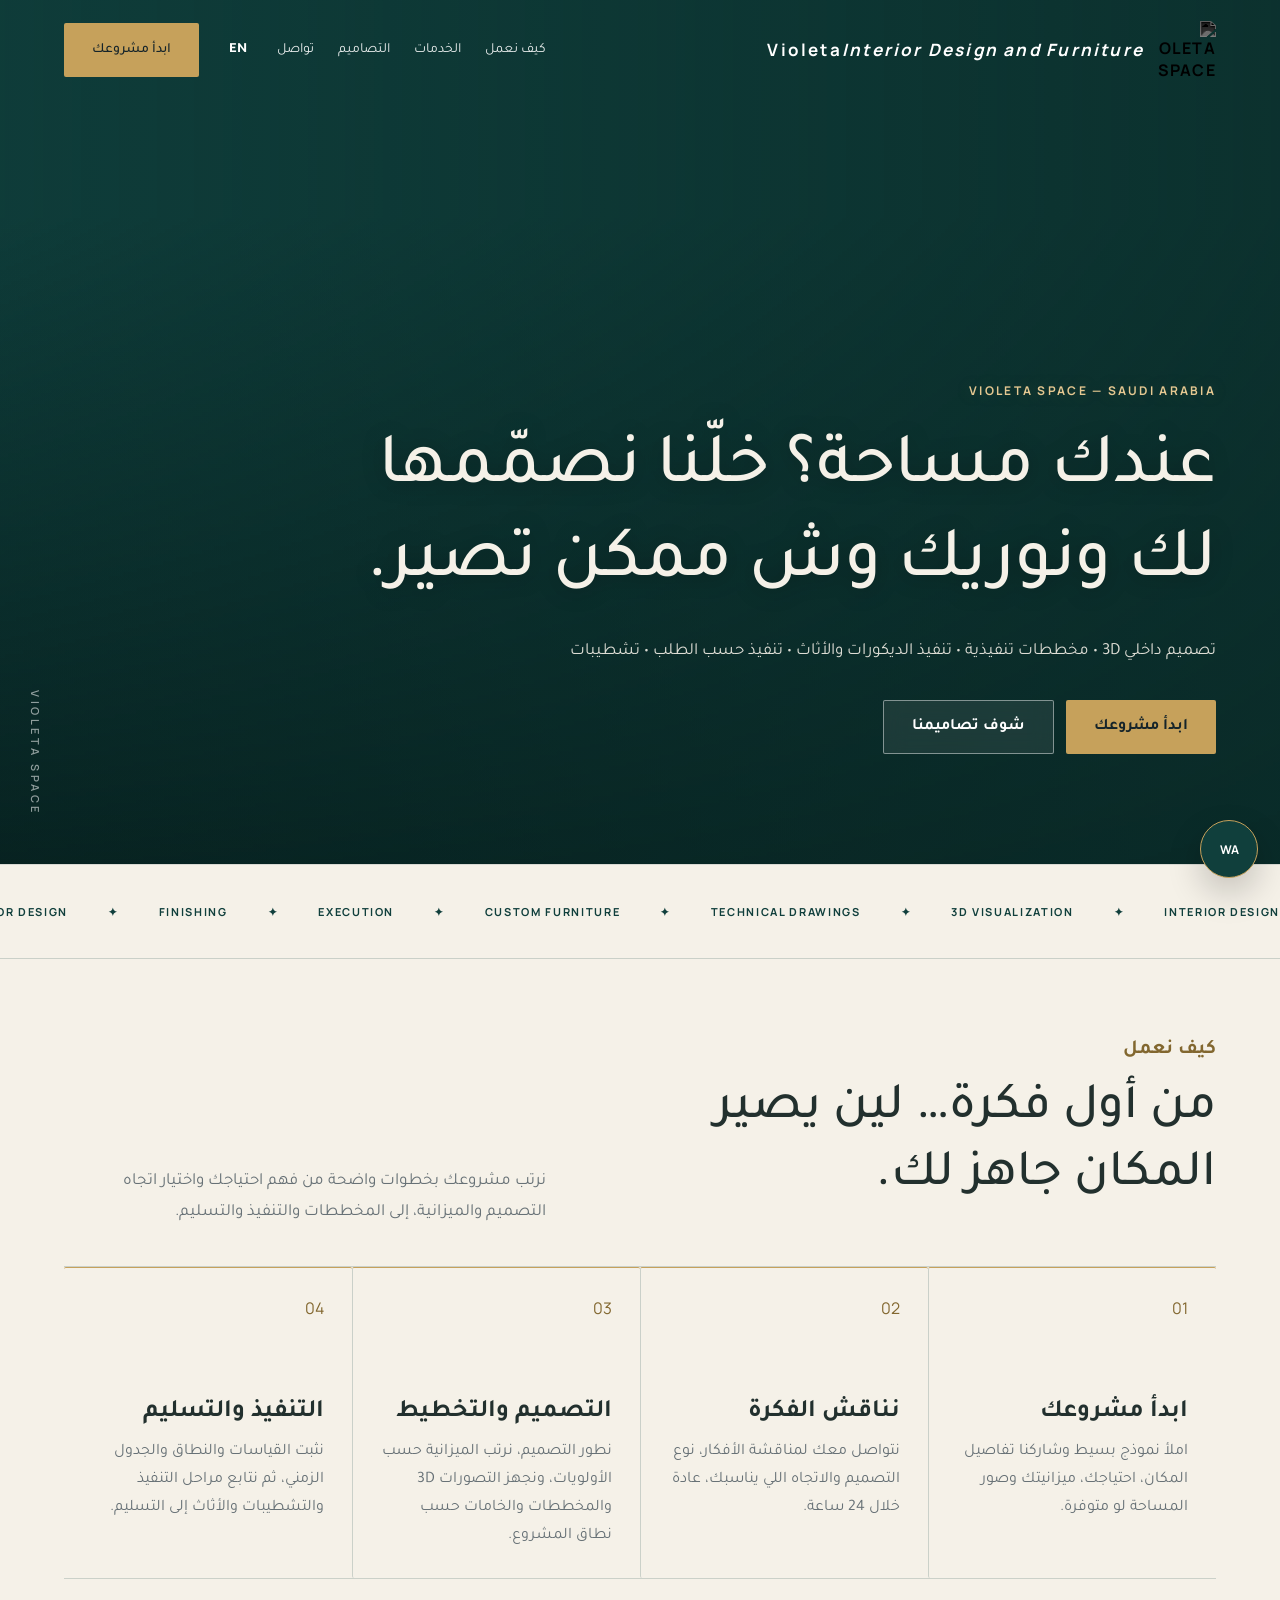
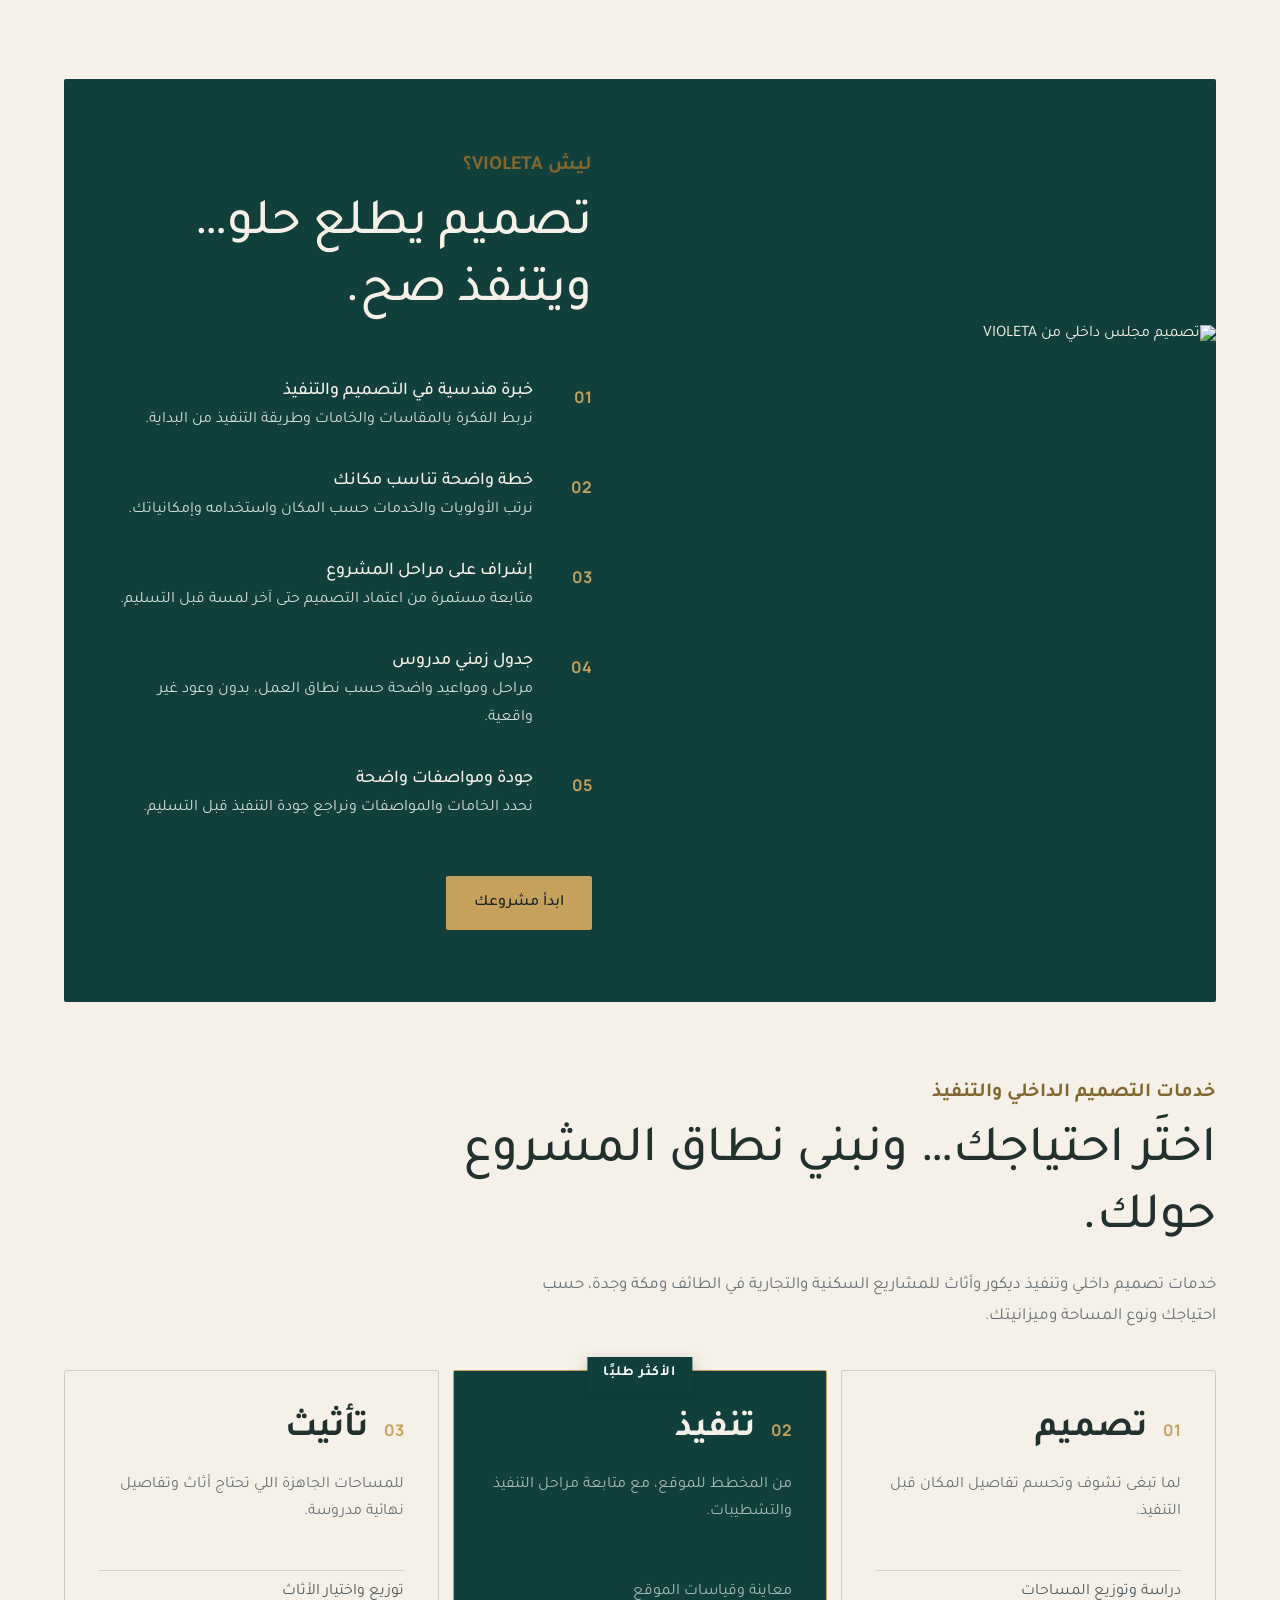
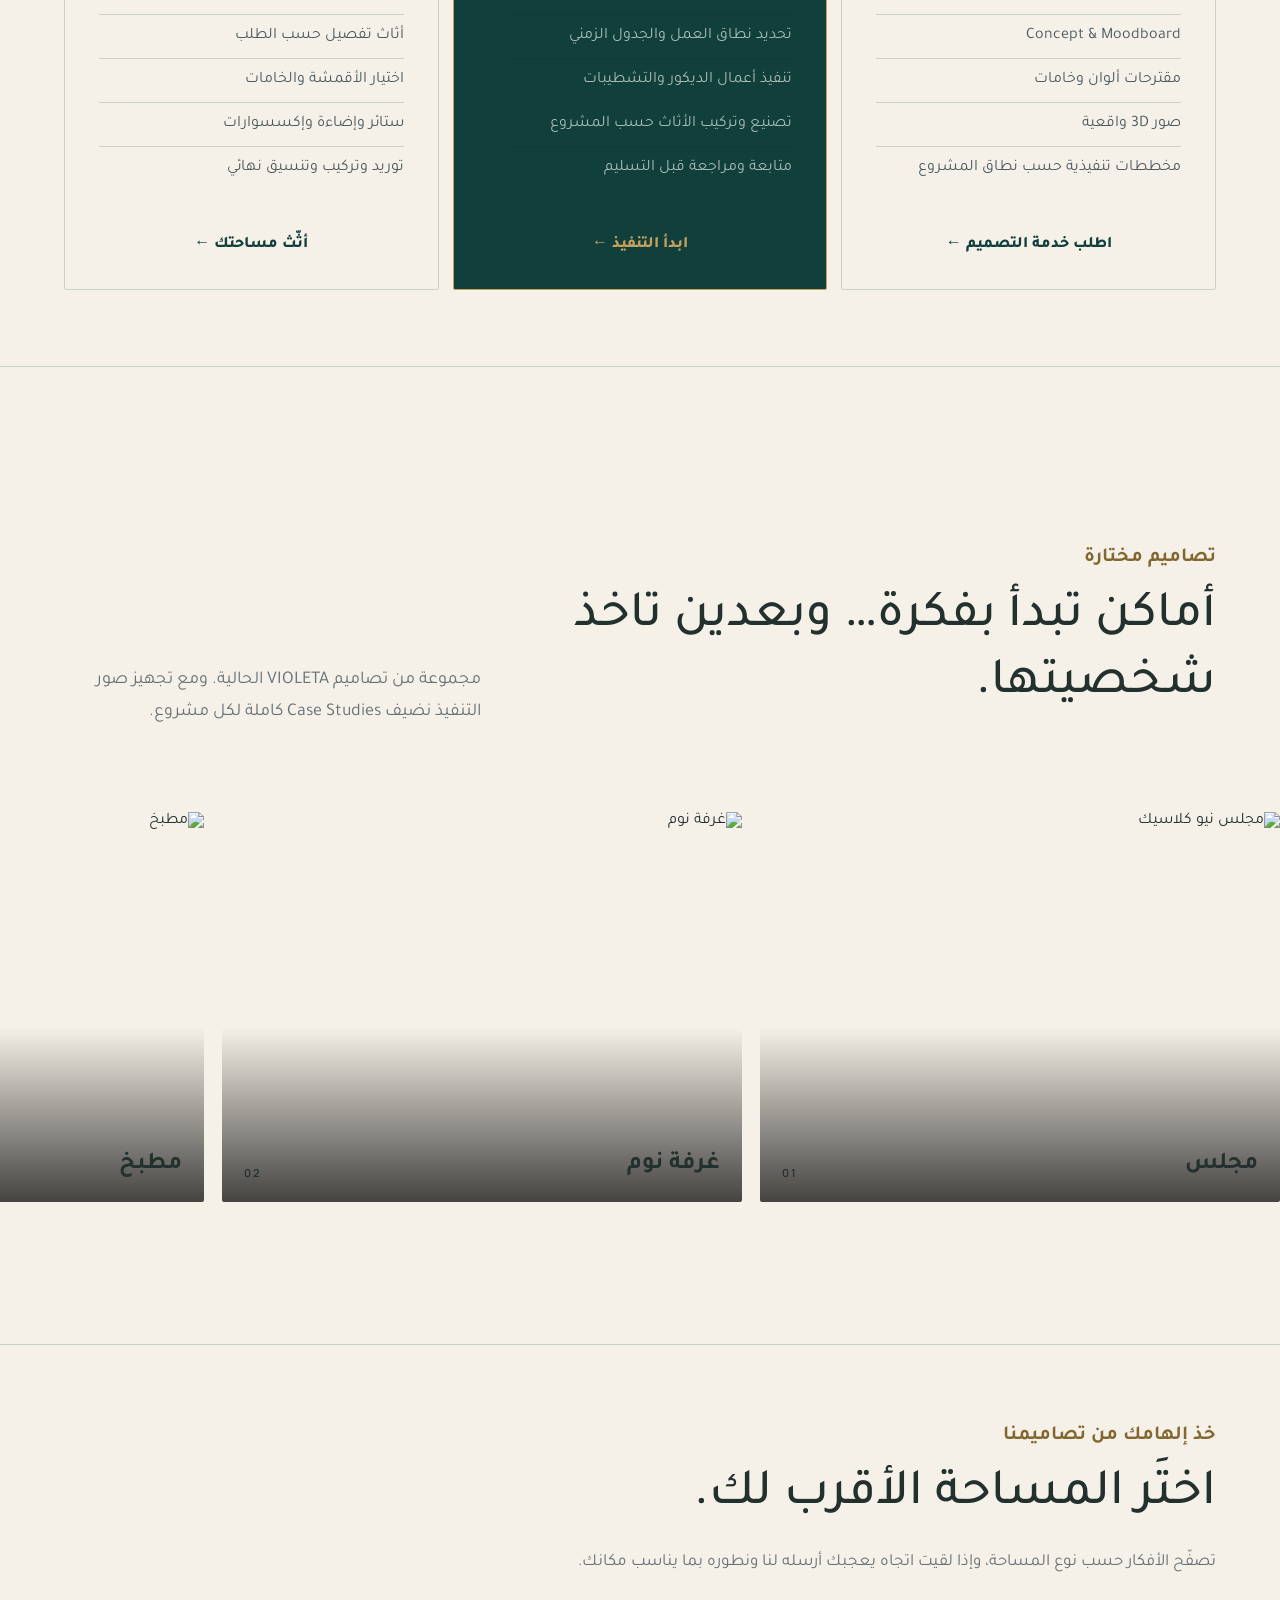
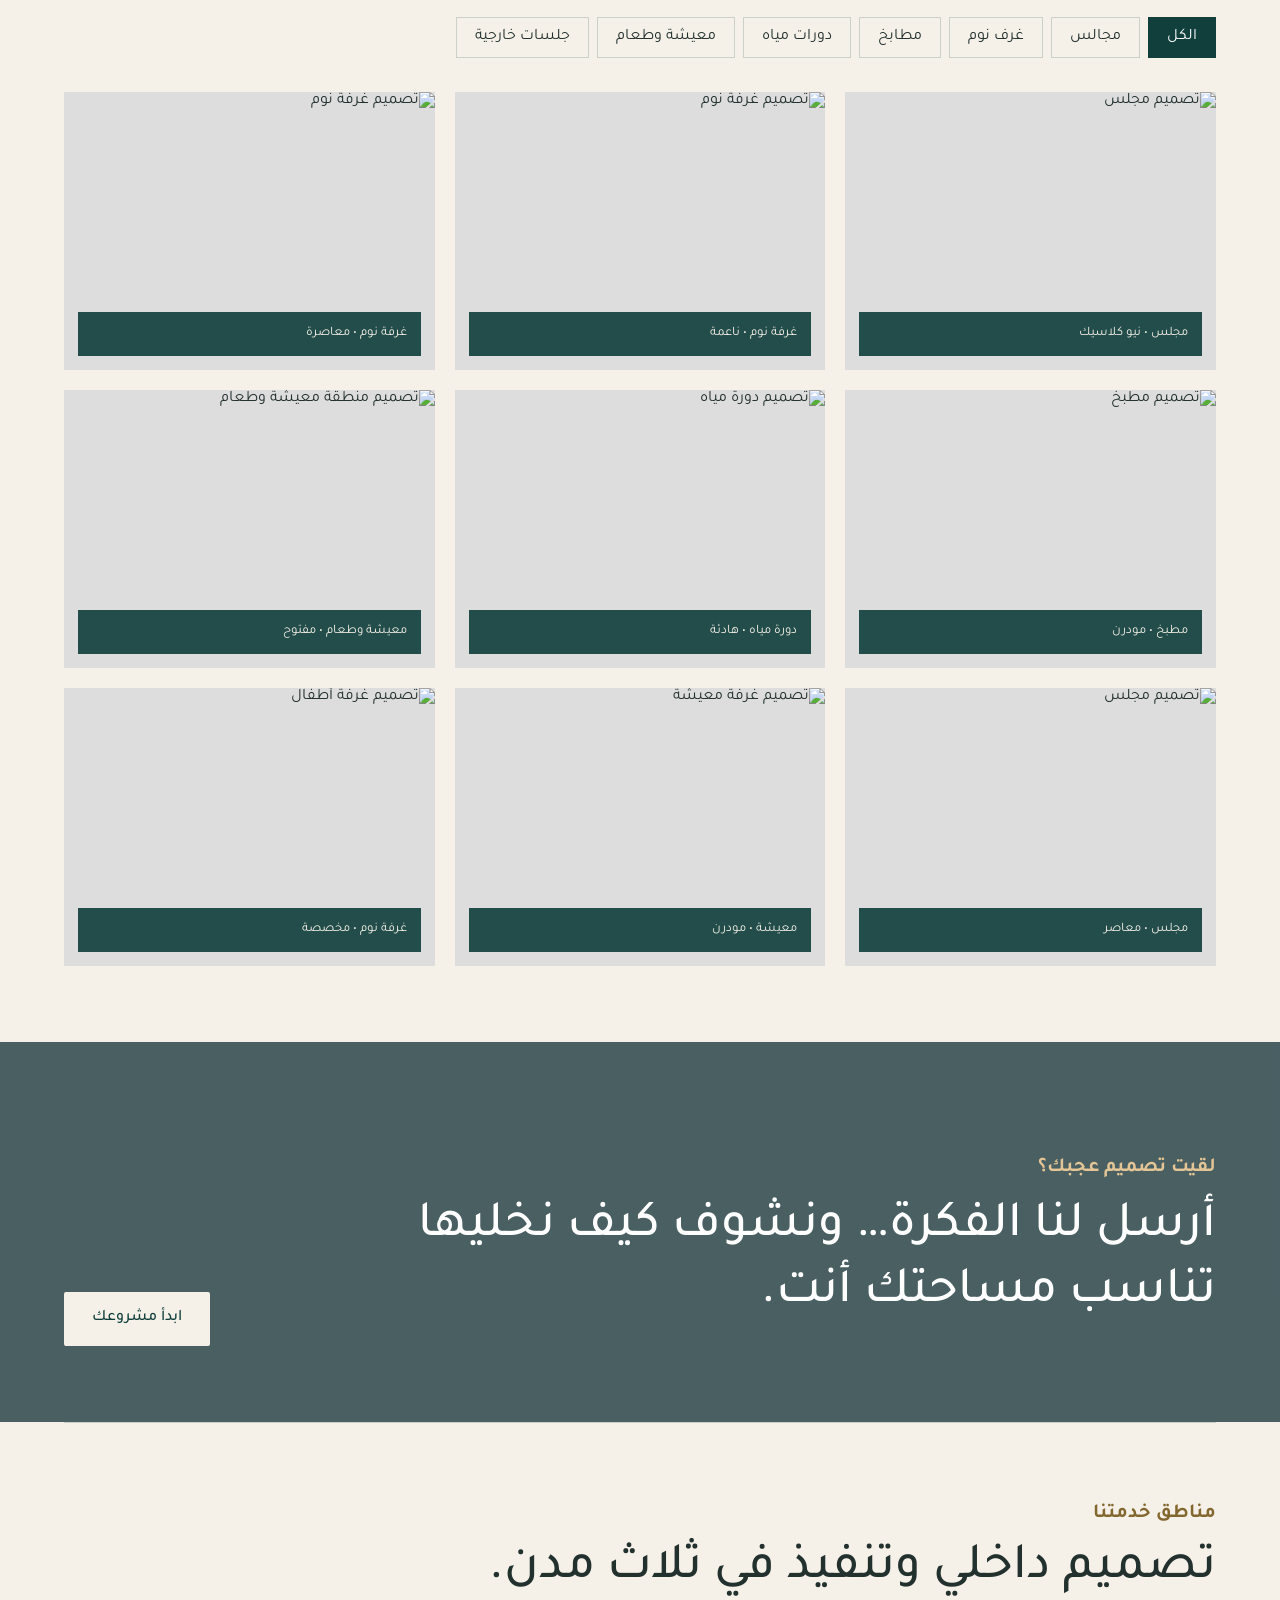
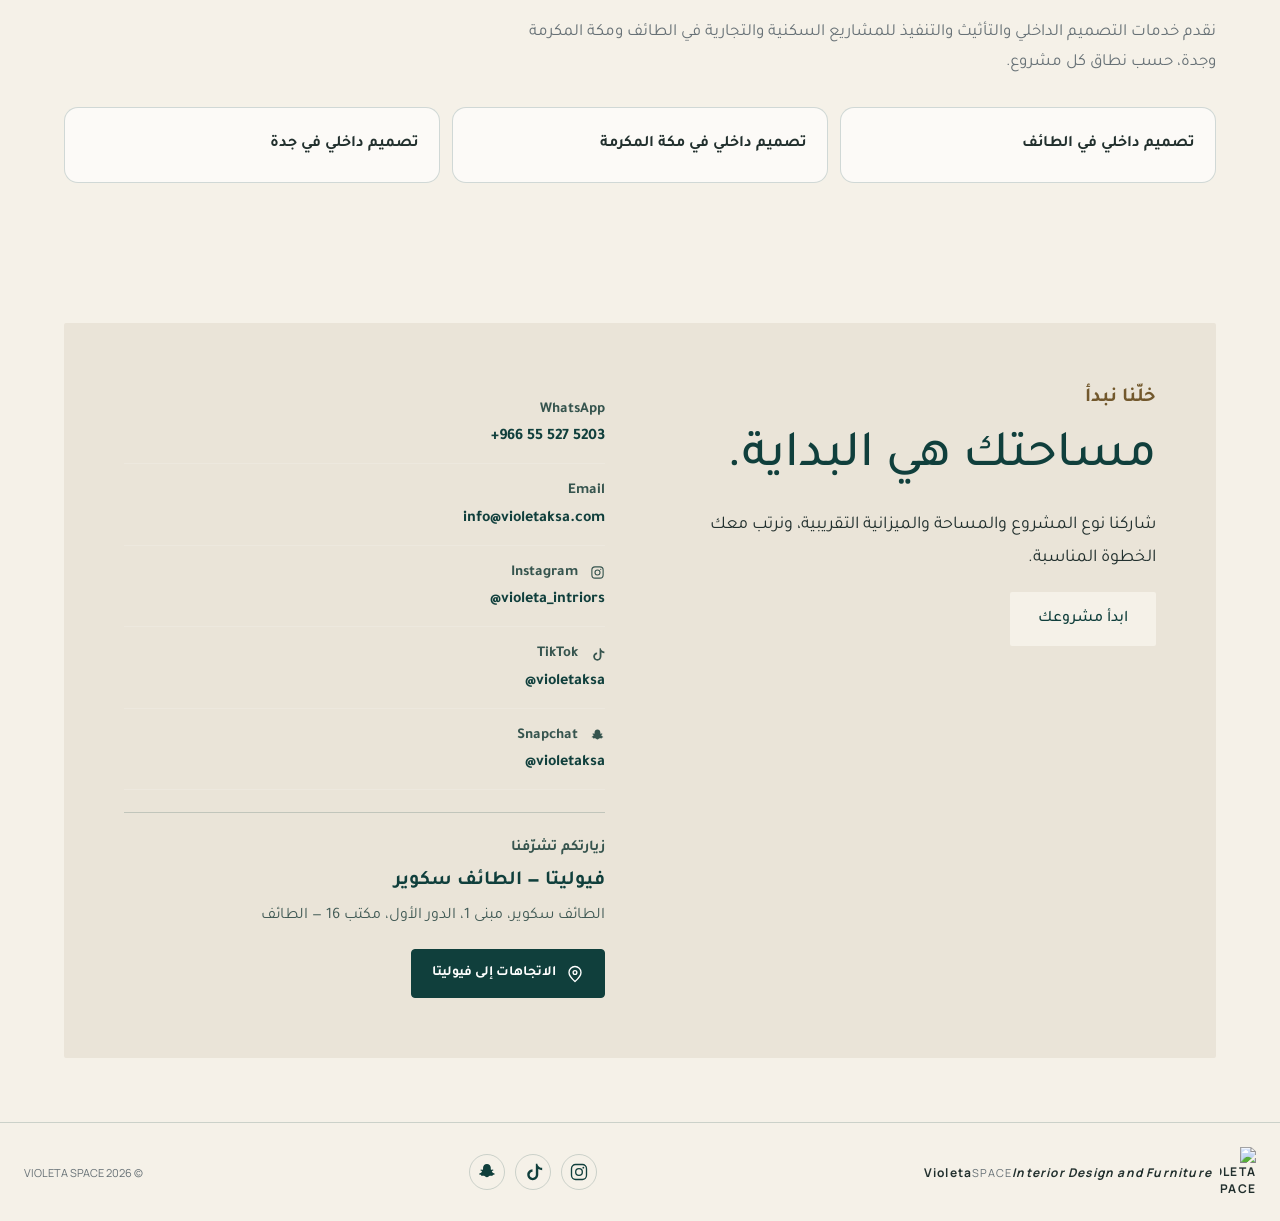
==== commit 2d42dee7: "Fix intro: restore CTA proportions, correct top icon and retain approved video" ====
--- a/index.html
+++ b/index.html
@@ -11,30 +11,31 @@
 </script><meta charset="utf-8"/>
 <meta content="width=device-width, initial-scale=1" name="viewport"/>
 <meta content="#103F3C" name="theme-color"/>
-<meta name="apple-mobile-web-app-title" content="VIOLETA"/>
-<meta name="application-name" content="VIOLETA"/>
+<meta name="apple-mobile-web-app-title" content="VIOLETA SPACE"/>
+<meta name="application-name" content="VIOLETA SPACE"/>
 <link rel="apple-touch-icon" sizes="180x180" href="/assets/apple-touch-icon-violeta-180.png?v=20261120-2"/>
 <!-- Prioritize the intro brand mark and the font for the first visible screen. -->
-<link as="image" fetchpriority="high" href="/.netlify/images?url=/assets/violeta-intro-mark.png&amp;w=480&amp;fm=webp&amp;q=78" rel="preload"/>
+<link as="image" fetchpriority="high" href="/assets/violeta-space-lockup.svg" rel="preload"/>
 <link as="font" crossorigin="" href="assets/fonts/tajawal-500.ttf" rel="preload" type="font/ttf"/>
 
 <script>try{if(sessionStorage.getItem("violeta_intro_seen"))document.documentElement.classList.add("intro-skip")}catch(e){}</script>
 <meta content="index, follow, max-image-preview:large" name="robots"/>
-<title>تصميم داخلي وتنفيذ ديكور وأثاث | الطائف ومكة وجدة | VIOLETA</title>
+<title>تصميم داخلي وتنفيذ ديكور وأثاث | الطائف ومكة وجدة | VIOLETA SPACE</title>
 <meta content="VIOLETA تقدم خدمات التصميم الداخلي 3D، المخططات التنفيذية، تنفيذ الديكور، التشطيبات والأثاث حسب الطلب للمشاريع السكنية والتجارية في الطائف ومكة وجدة." name="description"/>
 <link href="https://violetaksa.com/" rel="canonical"/>
-<link href="/.netlify/images?url=/assets/favicon.png&amp;w=64&amp;fm=png&amp;q=80" rel="icon" type="image/png"/>
-<meta content="تصميم داخلي وتنفيذ ديكور وأثاث | الطائف ومكة وجدة | VIOLETA" property="og:title"/>
+<link href="/assets/apple-touch-icon-violeta-180.png?v=20261121-brandfix" rel="icon" type="image/png"/>
+<link href="/assets/violeta-space-icon.svg?v=20261121-brandfix" rel="icon" type="image/svg+xml"/>
+<meta content="تصميم داخلي وتنفيذ ديكور وأثاث | الطائف ومكة وجدة | VIOLETA SPACE" property="og:title"/>
 <meta content="تصميم داخلي 3D، مخططات تنفيذية، تنفيذ ديكور وتشطيبات وأثاث حسب الطلب للمشاريع السكنية والتجارية في الطائف ومكة وجدة." property="og:description"/>
 <meta content="https://violetaksa.com/assets/violeta-logo.png" property="og:image"/>
-<meta content="VIOLETA Interiors" property="og:image:alt"/>
+<meta content="VIOLETA SPACE" property="og:image:alt"/>
 <meta content="https://violetaksa.com/" property="og:url"/>
 <meta content="website" property="og:type"/>
-<meta content="VIOLETA Interiors" property="og:site_name"/>
+<meta content="VIOLETA SPACE" property="og:site_name"/>
 <meta content="ar_SA" property="og:locale"/>
 <meta content="en_US" property="og:locale:alternate"/>
 <meta content="summary" name="twitter:card"/>
-<meta content="تصميم داخلي وتنفيذ ديكور وأثاث | الطائف ومكة وجدة | VIOLETA" name="twitter:title"/>
+<meta content="تصميم داخلي وتنفيذ ديكور وأثاث | الطائف ومكة وجدة | VIOLETA SPACE" name="twitter:title"/>
 <meta content="تصميم داخلي 3D، مخططات تنفيذية، تنفيذ ديكور وتشطيبات وأثاث حسب الطلب في الطائف ومكة وجدة." name="twitter:description"/>
 <meta content="https://violetaksa.com/assets/violeta-logo.png" name="twitter:image"/>
 <link href="styles.css" rel="stylesheet"/>
@@ -45,8 +46,8 @@
       {
         "@type": ["Organization", "LocalBusiness"],
         "@id": "https://violetaksa.com/#organization",
-        "name": "VIOLETA Interiors",
-        "alternateName": "VIOLETA",
+        "name": "VIOLETA SPACE",
+        "alternateName": ["VIOLETA","VIOLETA Interiors"],
         "url": "https://violetaksa.com/",
         "logo": {
           "@type": "ImageObject",
@@ -85,8 +86,8 @@
         "@type": "WebSite",
         "@id": "https://violetaksa.com/#website",
         "url": "https://violetaksa.com/",
-        "name": "VIOLETA Interiors",
-        "alternateName": "VIOLETA",
+        "name": "VIOLETA SPACE",
+        "alternateName": ["VIOLETA","VIOLETA Interiors"],
         "publisher": {"@id": "https://violetaksa.com/#organization"},
         "inLanguage": ["ar-SA", "en"]
       },
@@ -94,7 +95,7 @@
         "@type": "WebPage",
         "@id": "https://violetaksa.com/#webpage",
         "url": "https://violetaksa.com/",
-        "name": "تصميم داخلي وتنفيذ ديكور وأثاث | الطائف ومكة وجدة | VIOLETA",
+        "name": "تصميم داخلي وتنفيذ ديكور وأثاث | الطائف ومكة وجدة | VIOLETA SPACE",
         "description": "VIOLETA تقدم خدمات التصميم الداخلي 3D، المخططات التنفيذية، تنفيذ الديكور، التشطيبات والأثاث حسب الطلب للمشاريع السكنية والتجارية في الطائف ومكة وجدة.",
         "isPartOf": {"@id": "https://violetaksa.com/#website"},
         "about": {"@id": "https://violetaksa.com/#organization"},
@@ -106,11 +107,12 @@
 
 <style id="intro-entry-cue">
 /* Approved compact luxury entry: CTA-only visual treatment; intro handler/media unchanged. */
-#introGate{max-width:100%;box-sizing:border-box;padding:20px 24px 24px;gap:clamp(12px,2.6svh,20px);transform:translateY(-clamp(8px,2.2svh,24px))}
+#introGate{max-width:100%;box-sizing:border-box;padding:18px 24px 24px;gap:clamp(10px,2svh,18px);transform:translateY(-clamp(8px,2svh,20px))}
 #introGate span{animation:none;opacity:1}
-#introGate .intro-cta{position:relative;display:inline-flex;align-items:center;justify-content:center;width:min(200px,calc(100vw - 56px));max-width:100%;height:56px;min-height:56px;padding:8px 14px;border:1.5px solid #C6A15B;border-radius:8px;background:#103F3C;box-shadow:0 0 10px rgba(198,161,91,.14);box-sizing:border-box;animation:introCtaFloat 3.3s ease-in-out 3}
+#introGate img{width:min(76vw,350px);max-width:100%;height:auto;max-height:44svh;object-fit:contain}
+#introGate .intro-cta{position:relative;display:inline-flex;align-items:center;justify-content:center;width:min(282px,calc(100vw - 48px));max-width:100%;height:60px;min-height:60px;padding:10px 20px;border:1.5px solid #C6A15B;border-radius:8px;background:#103F3C;box-shadow:0 0 10px rgba(198,161,91,.14);box-sizing:border-box;animation:introCtaFloat 3.3s ease-in-out 3}
 #introGate .intro-cta::before{content:"";position:absolute;inset:-1px;border:1px solid #DCC08A;border-radius:inherit;box-shadow:0 0 7px rgba(198,161,91,.18),0 0 12px rgba(198,161,91,.10);pointer-events:none;opacity:0;animation:introEntryPulse 3.3s ease-in-out 3}
-#introGate .intro-cta-label{font-size:clamp(22px,5.2vw,27px);font-weight:700;line-height:1.35;letter-spacing:normal;color:#E8CC94;text-shadow:0 0 5px rgba(198,161,91,.22)}
+#introGate .intro-cta-label{font-size:clamp(23px,5.3vw,27px);font-weight:700;line-height:1.35;letter-spacing:normal;color:#E8CC94;text-shadow:0 0 5px rgba(198,161,91,.22)}
 #introGate .intro-enter-hint{font:500 clamp(15px,3.8vw,17px)/1.5 "Tajawal",Arial,sans-serif;color:#D9BF89;text-shadow:0 0 5px rgba(198,161,91,.12);margin-top:-4px}
 #introGate:hover .intro-cta{background:#103F3C;border-color:#DCC08A}
 #introGate:focus-visible .intro-cta{outline:2px solid #F5F1E8;outline-offset:5px}
@@ -118,23 +120,17 @@
 @keyframes introCtaFloat{0%,100%{transform:translateY(0)}50%{transform:translateY(-4px)}}
 @keyframes introEntryPulse{0%,100%{opacity:0;transform:scale(1)}50%{opacity:.55;transform:scale(1.035)}}
 @media(prefers-reduced-motion:reduce){#introGate .intro-cta,#introGate .intro-cta::before{animation:none}}
-@media(max-height:650px){#introGate{gap:10px;padding:14px;transform:none}#introGate img{max-height:26svh}}
-@media(max-width:360px){#introGate .intro-cta{width:min(200px,calc(100vw - 36px))}}
+@media(max-height:650px){#introGate{gap:8px;padding:12px;transform:none}#introGate img{max-height:36svh}}
+@media(max-width:360px){#introGate .intro-cta{width:min(282px,calc(100vw - 36px))}}
 .intro-screen.is-playing #introGate .intro-cta,.intro-screen.is-playing #introGate .intro-cta::before{animation:none}
 </style>
 </head>
-<body><svg aria-hidden="true" focusable="false" width="0" height="0" style="position:absolute;overflow:hidden;pointer-events:none" xmlns="http://www.w3.org/2000/svg"><defs>
-  <!-- Desktop-only: makes the dark blue/teal video pixels transparent, revealing the exact site background.
-       sRGB alpha map: red <= ~32 is transparent; red >= ~82 is opaque (preserve light/gold logo). -->
-  <filter id="violetaDesktopTealKey" color-interpolation-filters="sRGB" x="0" y="0" width="100%" height="100%">
-    <feColorMatrix type="matrix" values="1 0 0 0 0  0 1 0 0 0  0 0 1 0 0  5.1 0 0 0 -0.65"/>
-  </filter>
-</defs></svg><div aria-label="مقدمة فيوليتا" aria-modal="true" class="intro-screen" id="brandIntro" role="dialog"><video aria-hidden="true" class="intro-video" disablepictureinpicture="" disableremoteplayback="" id="introVideo" playsinline="" preload="none" src="assets/violeta-intro.mp4?v=20261121-approved-website-audio-color" webkit-playsinline="" x-webkit-airplay="deny"></video><button class="intro-gate" id="introGate" type="button"><img alt="VIOLETA" decoding="async" fetchpriority="high" height="639" loading="eager" src="/.netlify/images?url=/assets/violeta-intro-mark.png&amp;w=480&amp;fm=webp&amp;q=78" width="640"/><span class="intro-cta"><span class="intro-cta-label" data-ar="اكتشف فيوليتا" data-en="Discover VIOLETA">اكتشف فيوليتا</span></span><small class="intro-enter-hint" data-ar="اضغط للدخول" data-en="Tap to enter">اضغط للدخول</small></button></div>
+<body><div aria-label="مقدمة فيوليتا" aria-modal="true" class="intro-screen" id="brandIntro" role="dialog"><video aria-hidden="true" class="intro-video" disablepictureinpicture="" disableremoteplayback="" id="introVideo" playsinline="" preload="none" src="assets/violeta-intro.mp4?v=20261121-approved-website-audio-color" webkit-playsinline="" x-webkit-airplay="deny"></video><button class="intro-gate" id="introGate" type="button"><img alt="VIOLETA SPACE" decoding="async" fetchpriority="high" height="640" loading="eager" src="/assets/violeta-space-lockup.svg" width="640"/><span class="intro-cta"><span class="intro-cta-label" data-ar="اكتشف فيوليتا" data-en="Discover VIOLETA">اكتشف فيوليتا</span></span><small class="intro-enter-hint" data-ar="اضغط للدخول" data-en="Tap to enter">اضغط للدخول</small></button></div>
 <div aria-hidden="true" class="page-loader" id="pageLoader"><img alt="" decoding="async" src="/.netlify/images?url=/assets/violeta-logo.png&amp;w=128&amp;fm=webp&amp;q=82"/></div>
 <header class="site-header" id="siteHeader">
 <a aria-label="VIOLETA home" class="brand" href="#top">
-<img alt="VIOLETA Interiors" decoding="async" src="/.netlify/images?url=/assets/violeta-logo.png&amp;w=128&amp;fm=webp&amp;q=82"/>
-<span class="brand-word">VIOLETA <small>INTERIORS</small></span>
+<img alt="VIOLETA SPACE" decoding="async" src="/.netlify/images?url=/assets/violeta-intro-mark.png&amp;w=128&amp;fm=webp&amp;q=82"/>
+<span class="brand-word"><strong>Violeta</strong><small>SPACE</small><em>Interior Design and Furniture</em></span>
 </a>
 <button aria-label="Menu" class="menu-toggle" id="menuToggle" type="button"><span></span><span></span></button>
 <nav aria-label="Primary navigation" class="nav" id="mainNav">
@@ -147,7 +143,7 @@
 </nav>
 </header>
 <main id="top">
-<section aria-label="VIOLETA Interiors" class="hero">
+<section aria-label="VIOLETA SPACE" class="hero">
 <div aria-hidden="true" class="hero-slides">
 <div class="hero-slide is-active" style="background-image:url('/.netlify/images?url=/assets/images/majlis-05.webp&amp;w=1440&amp;fm=webp&amp;q=76')"></div>
 <div class="hero-slide" data-bg-src="/.netlify/images?url=/assets/images/kitchen-01.webp&amp;w=1440&amp;fm=webp&amp;q=76"></div>
@@ -156,7 +152,7 @@
 </div>
 <div class="hero-shade"></div><div aria-hidden="true" class="bird-flock"><svg aria-hidden="true" class="gold-bird bird-0" viewbox="0 0 100 70"><defs><lineargradient id="birdgold0"><stop stop-color="#82672f"></stop><stop offset=".5" stop-color="#eed9a6"></stop><stop offset="1" stop-color="#C6A15B"></stop></lineargradient></defs><g fill="url(#birdgold0)"><path d="M43 36 Q60 22 70 30 L83 29 73 34 Q67 46 48 42 L25 55 34 39Z"></path><path class="wing" d="M48 36 Q25 30 10 4 Q40 7 58 34Z"></path><path class="wing" d="M49 36 Q59 7 87 2 Q77 28 58 40Z"></path></g></svg><svg aria-hidden="true" class="gold-bird bird-1" viewbox="0 0 100 70"><defs><lineargradient id="birdgold1"><stop stop-color="#82672f"></stop><stop offset=".5" stop-color="#eed9a6"></stop><stop offset="1" stop-color="#C6A15B"></stop></lineargradient></defs><g fill="url(#birdgold1)"><path d="M43 36 Q60 22 70 30 L83 29 73 34 Q67 46 48 42 L25 55 34 39Z"></path><path class="wing" d="M48 36 Q25 30 10 4 Q40 7 58 34Z"></path><path class="wing" d="M49 36 Q59 7 87 2 Q77 28 58 40Z"></path></g></svg><svg aria-hidden="true" class="gold-bird bird-2" viewbox="0 0 100 70"><defs><lineargradient id="birdgold2"><stop stop-color="#82672f"></stop><stop offset=".5" stop-color="#eed9a6"></stop><stop offset="1" stop-color="#C6A15B"></stop></lineargradient></defs><g fill="url(#birdgold2)"><path d="M43 36 Q60 22 70 30 L83 29 73 34 Q67 46 48 42 L25 55 34 39Z"></path><path class="wing" d="M48 36 Q25 30 10 4 Q40 7 58 34Z"></path><path class="wing" d="M49 36 Q59 7 87 2 Q77 28 58 40Z"></path></g></svg></div>
 <div class="hero-copy reveal">
-<div class="eyebrow light" data-ar="VIOLETA INTERIORS — SAUDI ARABIA" data-en="VIOLETA INTERIORS — SAUDI ARABIA">VIOLETA INTERIORS — SAUDI ARABIA</div>
+<div class="eyebrow light" data-ar="VIOLETA SPACE — SAUDI ARABIA" data-en="VIOLETA SPACE — SAUDI ARABIA">VIOLETA SPACE — SAUDI ARABIA</div>
 <h1 data-ar="عندك مساحة؟ خلّنا نصمّمها لك ونوريك وش ممكن تصير." data-en="Got a space? Let us design it and show you what it can become.">عندك مساحة؟ خلّنا نصمّمها لك ونوريك وش ممكن تصير.</h1>
 <p class="hero-services" data-ar="تصميم داخلي 3D • مخططات تنفيذية • تنفيذ الديكورات والأثاث • تنفيذ حسب الطلب • تشطيبات" data-en="3D Interior Design • Technical Drawings • Décor &amp; Furniture Execution • Custom-Made Execution • Finishing">تصميم داخلي 3D • مخططات تنفيذية • تنفيذ الديكورات والأثاث • تنفيذ حسب الطلب • تشطيبات</p>
 <div class="hero-actions">
@@ -164,7 +160,7 @@
 <a class="btn btn-glass" data-ar="شوف تصاميمنا" data-en="Explore our designs" href="#projects">شوف تصاميمنا</a>
 </div>
 </div>
-<div aria-hidden="true" class="hero-mark"><span>VIOLETA INTERIORS</span></div>
+<div aria-hidden="true" class="hero-mark"><span>VIOLETA SPACE</span></div>
 </section>
 <section aria-hidden="true" class="marquee">
 <div class="marquee-track">
@@ -331,13 +327,13 @@
 </section>
 </main>
 <footer class="footer">
-<div class="footer-brand"><img alt="VIOLETA" decoding="async" src="/.netlify/images?url=/assets/violeta-logo.png&amp;w=128&amp;fm=webp&amp;q=82"><span>VIOLETA INTERIORS</span></img></div>
+<div class="footer-brand"><img alt="VIOLETA SPACE" decoding="async" src="/.netlify/images?url=/assets/violeta-logo.png&amp;w=128&amp;fm=webp&amp;q=82"/><span class="footer-brand-lockup"><strong>Violeta</strong><small>SPACE</small><em>Interior Design and Furniture</em></span></div>
 <div class="footer-socials">
 <a aria-label="Instagram" href="https://www.instagram.com/violeta_intriors/" rel="noopener" target="_blank"><svg fill="none" height="20" stroke="currentColor" stroke-width="1.6" viewbox="0 0 24 24" width="20"><rect height="18" rx="5" width="18" x="3" y="3"></rect><circle cx="12" cy="12" r="4"></circle><circle cx="17.2" cy="6.8" fill="currentColor" r="1.1" stroke="none"></circle></svg></a>
 <a aria-label="TikTok" href="https://www.tiktok.com/@violetaksa" rel="noopener" target="_blank"><svg fill="currentColor" height="20" viewbox="0 0 24 24" width="20"><path d="M14.5 2h2.7c.2 1.6 1.1 3 2.4 3.9 1 .7 2.1 1.1 3.4 1.1v2.8c-1.7 0-3.3-.5-4.7-1.4v6.9c0 3.6-2.9 6.5-6.6 6.5S5.1 18.9 5.1 15.3c0-3.5 2.8-6.4 6.3-6.5v2.9c-1.9.2-3.4 1.8-3.4 3.7 0 2.1 1.7 3.7 3.7 3.7s3.7-1.7 3.7-3.7V2z"></path></svg></a>
 <a aria-label="Snapchat" href="https://www.snapchat.com/add/violetaksa" rel="noopener" target="_blank"><svg fill="currentColor" height="20" viewbox="0 0 24 24" width="20"><path d="M12 2.3c2.6 0 4.4 2 4.5 4.4l.05 1.9c.02.4.05.5.5.6.5.1 1.4-.3 1.8-.3.4 0 .9.2.9.7 0 .5-.7.8-1.3 1-.3.1-.6.3-.6.5 0 .5.9 2.3 3 2.7.3.05.5.3.4.6-.2.7-1.5 1-2.3 1.1-.15.5-.3 1-.5 1.1-.3.15-1 0-1.6-.1-.5-.1-1-.2-1.4-.1-.5.1-1 .5-1.5.9-.6.5-1.3 1-2.05 1s-1.4-.5-2.05-1c-.5-.4-1-.8-1.5-.9-.4-.1-.9 0-1.4.1-.6.1-1.3.25-1.6.1-.2-.1-.35-.6-.5-1.1-.8-.1-2.1-.4-2.3-1.1-.1-.3.1-.55.4-.6 2.1-.4 3-2.2 3-2.7 0-.2-.3-.4-.6-.5-.6-.2-1.3-.5-1.3-1 0-.5.5-.7.9-.7.4 0 1.3.4 1.8.3.45-.1.48-.2.5-.6l.05-1.9c.1-2.4 1.9-4.4 4.5-4.4z"></path></svg></a>
 </div>
-<small>© <span id="year"></span> VIOLETA Interiors</small>
+<small>© <span id="year"></span> VIOLETA SPACE</small>
 </footer>
 <a aria-label="WhatsApp" class="floating-wa" href="https://wa.me/966555275203?text=%D9%87%D9%84%D8%A7%D8%8C%20%D8%A3%D8%A8%D8%BA%D9%89%20%D8%A3%D8%A8%D8%AF%D8%A3%20%D9%85%D8%B4%D8%B1%D9%88%D8%B9%D9%8A%20%D9%85%D8%B9%20VIOLETA" rel="noopener" target="_blank"><span>WA</span></a>
 <dialog class="project-dialog" id="projectDialog">
--- a/styles.css
+++ b/styles.css
@@ -304,21 +304,18 @@
   .hero-slides .hero-slide.is-exiting { transition: none; }
 }
 
-/* Restrained, matched exposure: desktop-only. No brightness amplification.
-   Static teal wash softens highlights uniformly throughout crossfades. */
+/* Static image treatment, review only. No JS luminance processing:
+   this tint is constant across the entire slide sequence, so it cannot
+   brighten a frame unexpectedly. Hero text and foreground are unaffected. */
 @media (min-width: 900px) and (hover: hover) {
   .hero-slides {
-    z-index: 0;
     isolation: isolate;
-  }
-  .hero-slides .hero-slide {
-    filter: brightness(var(--hero-exposure, 1));
   }
   .hero-slides::after {
     content: "";
     position: absolute;
     inset: 0;
-    background: rgba(16, 63, 60, .12);
+    background: rgba(16, 63, 60, .17);
     z-index: 3;
     pointer-events: none;
   }
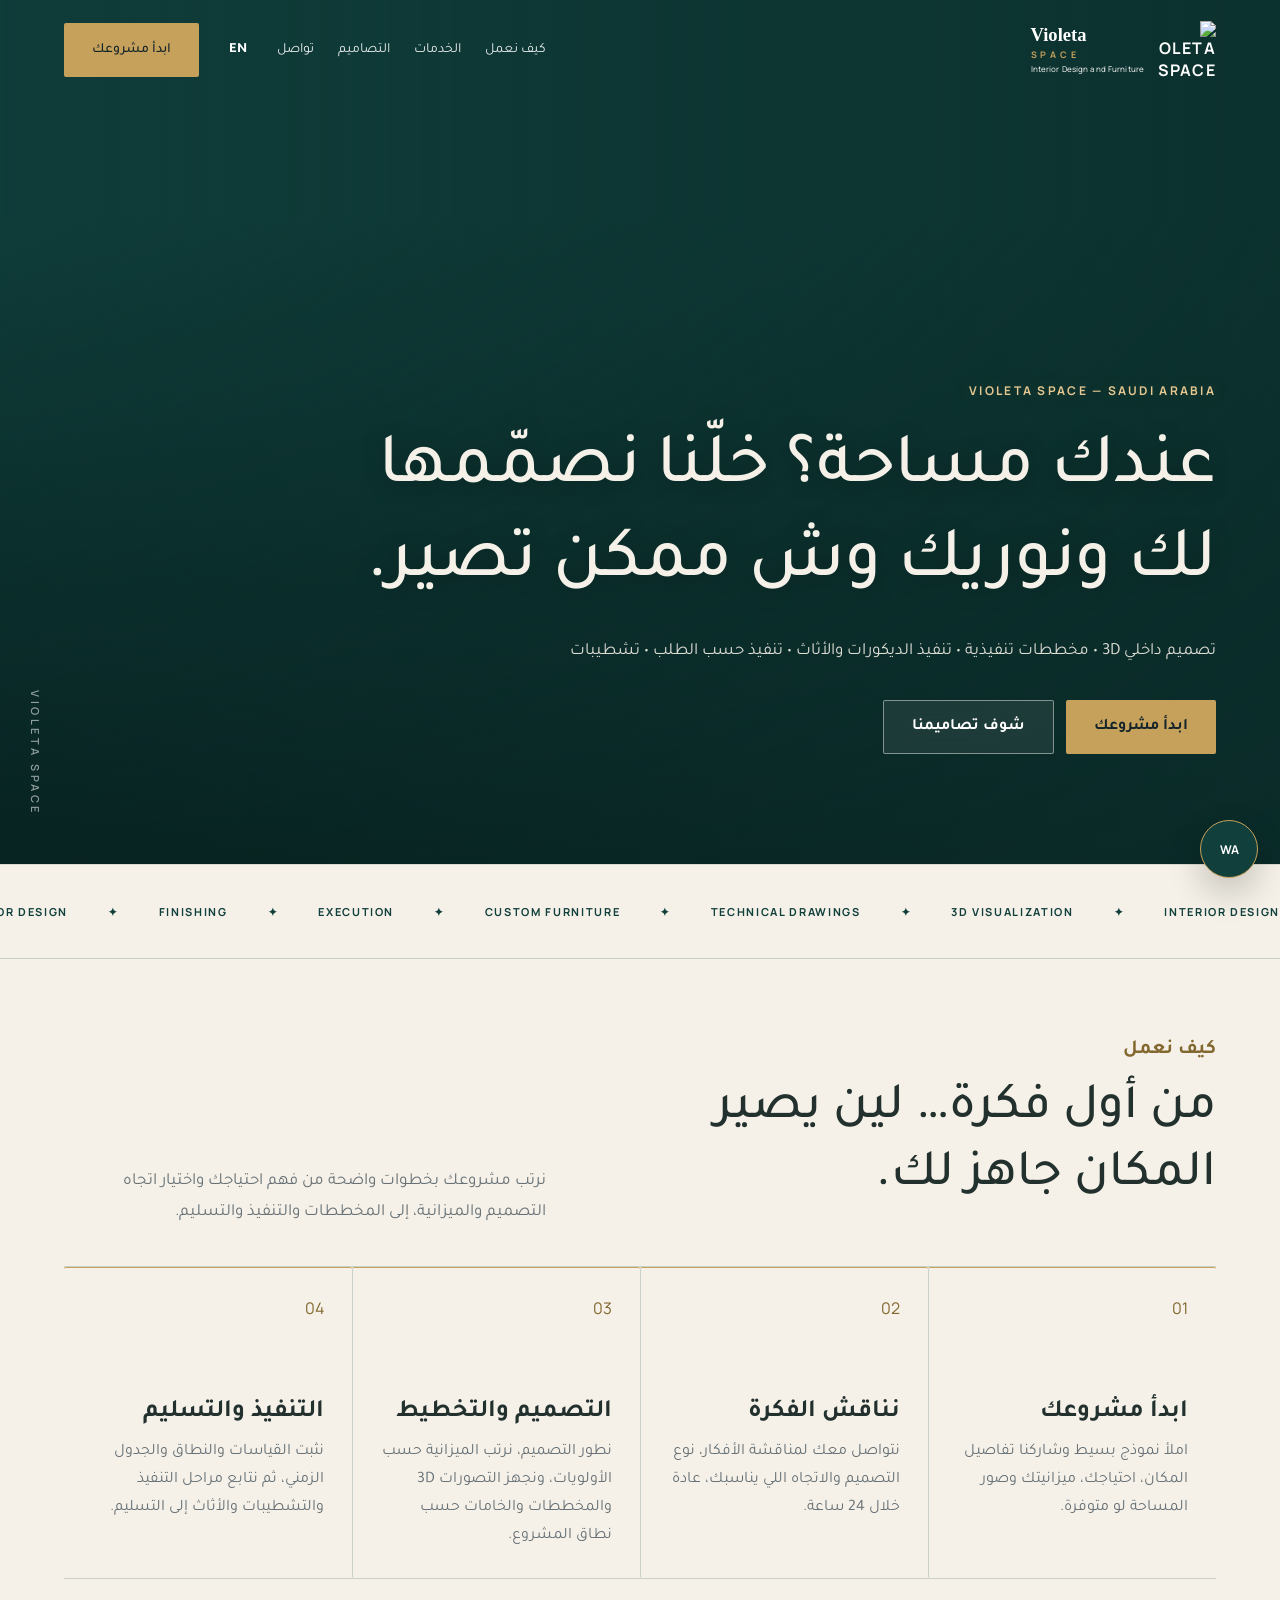
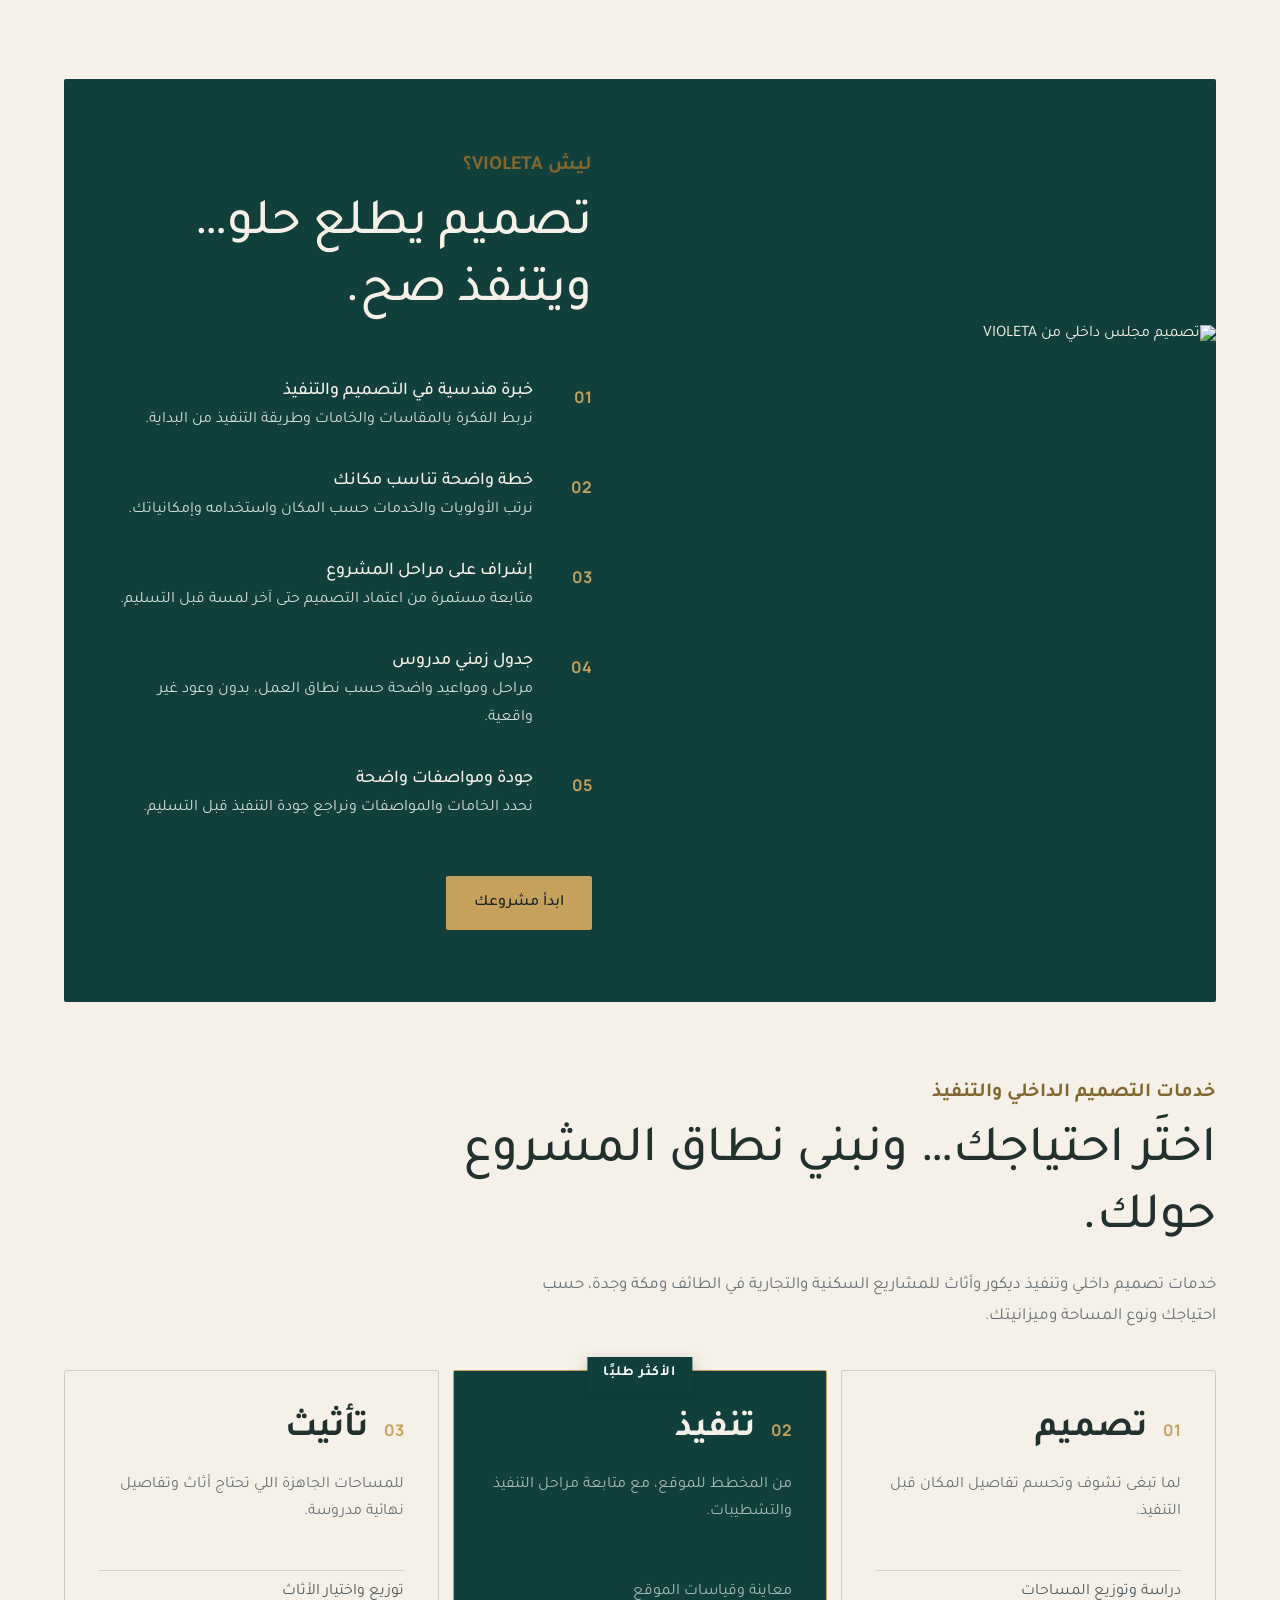
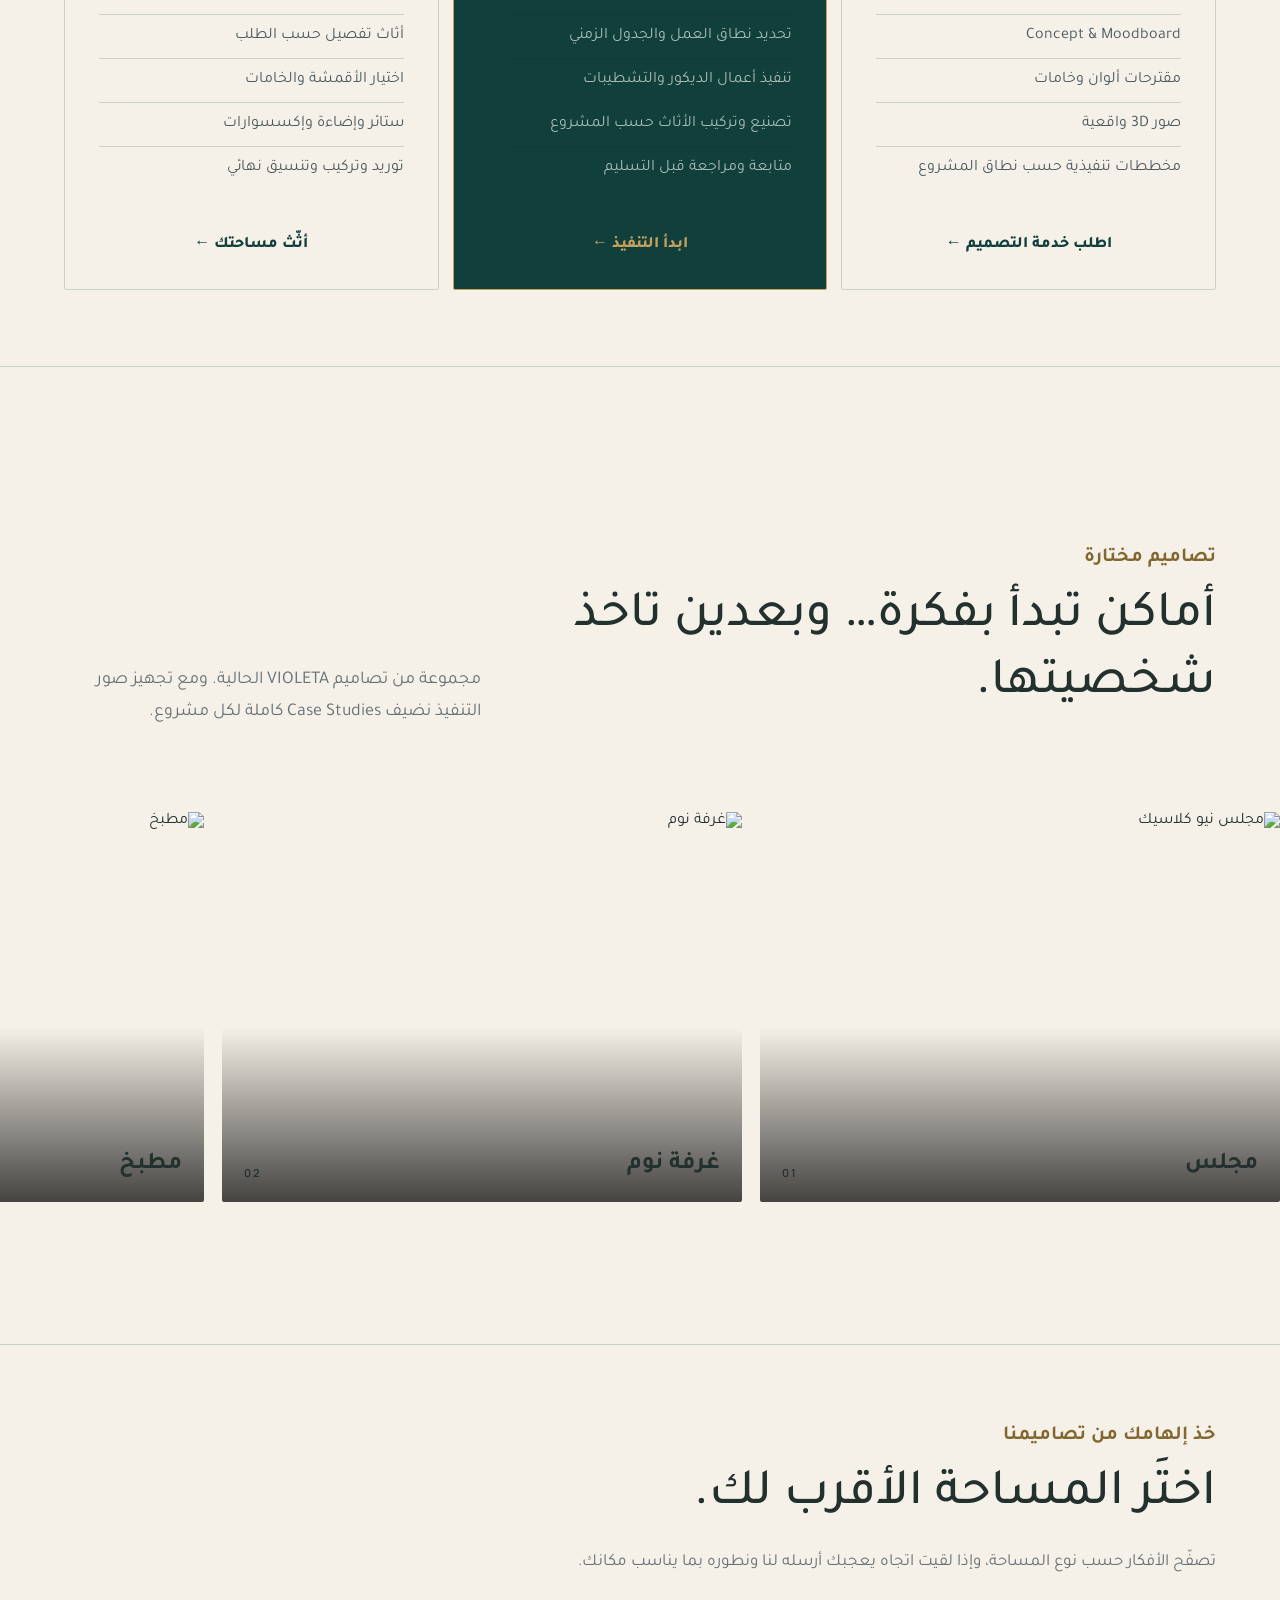
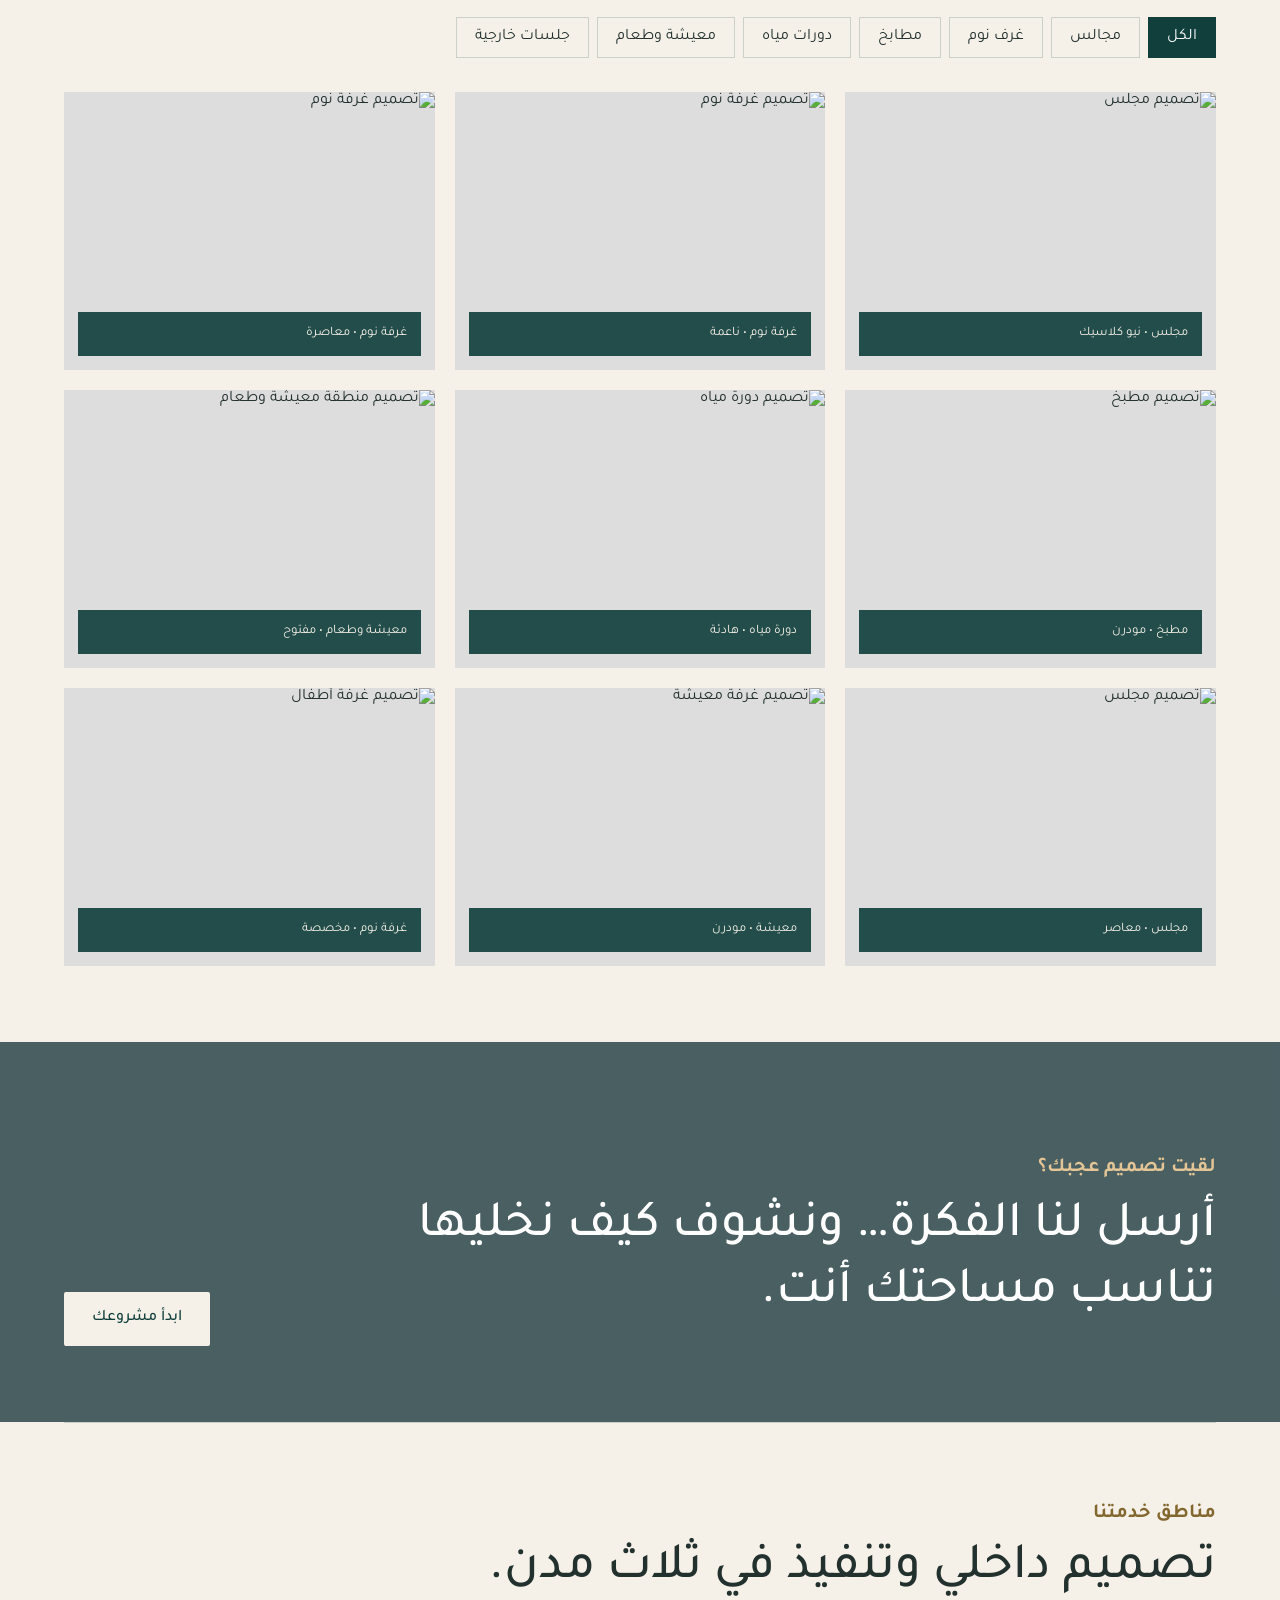
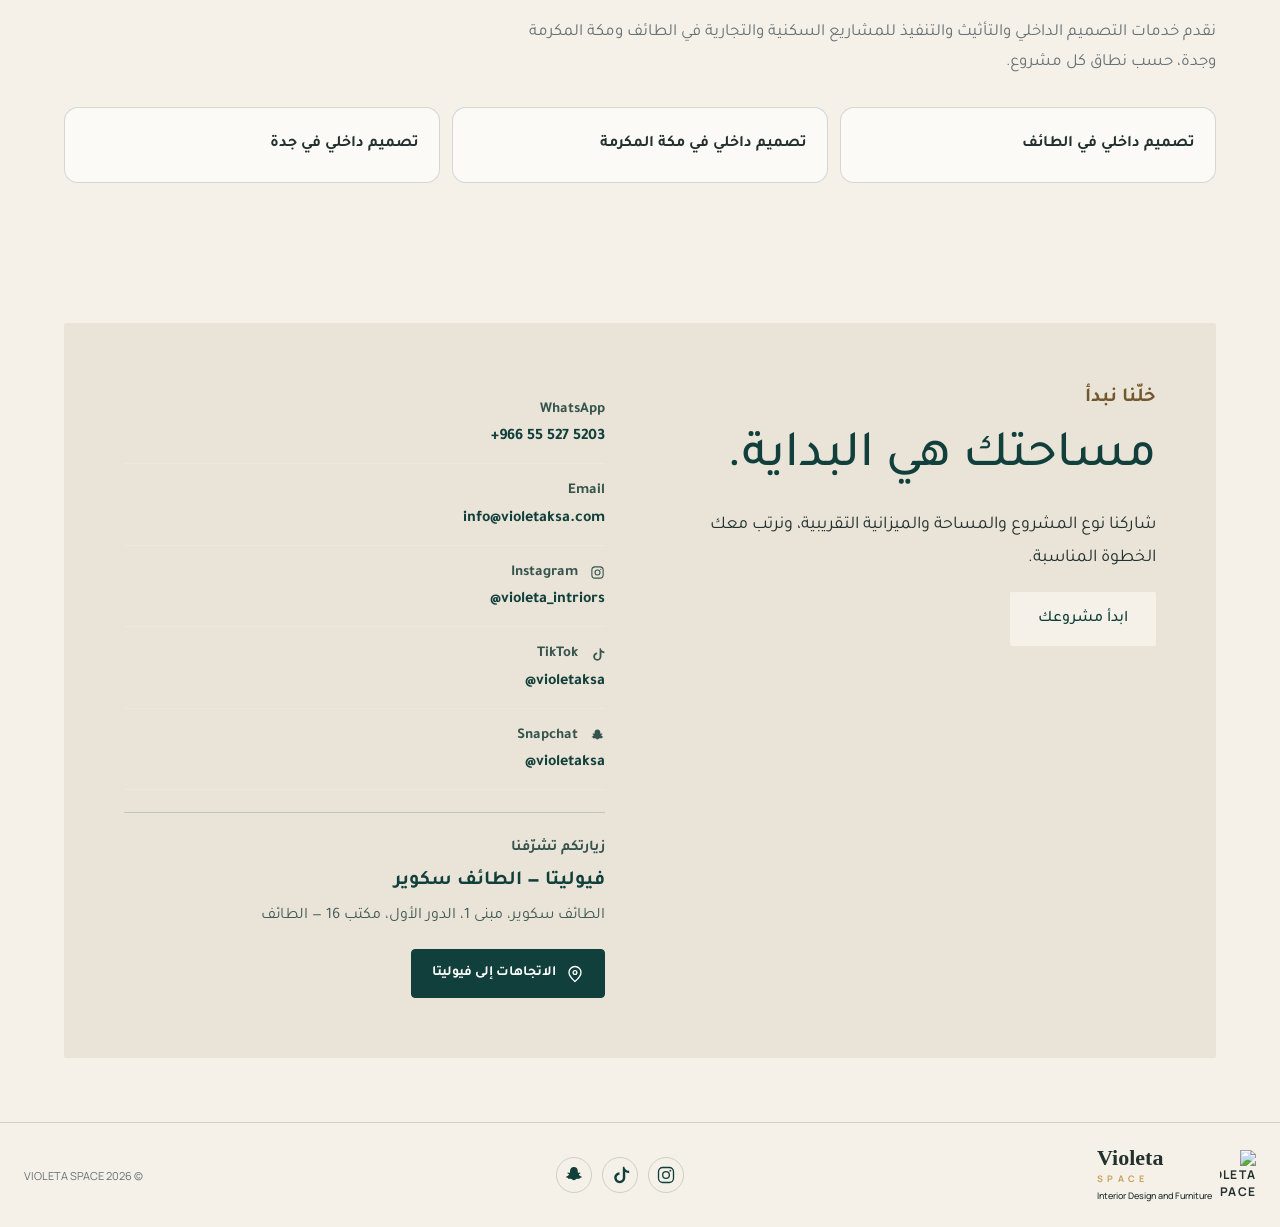
==== commit d14021ba: "Fix Violeta Space intro proportions and logo while preserving current video" ====
--- a/index.html
+++ b/index.html
@@ -47,7 +47,7 @@
         "@type": ["Organization", "LocalBusiness"],
         "@id": "https://violetaksa.com/#organization",
         "name": "VIOLETA SPACE",
-        "alternateName": ["VIOLETA","VIOLETA Interiors"],
+        "alternateName": ["VIOLETA", "VIOLETA Interiors"],
         "url": "https://violetaksa.com/",
         "logo": {
           "@type": "ImageObject",
@@ -87,7 +87,7 @@
         "@id": "https://violetaksa.com/#website",
         "url": "https://violetaksa.com/",
         "name": "VIOLETA SPACE",
-        "alternateName": ["VIOLETA","VIOLETA Interiors"],
+        "alternateName": ["VIOLETA", "VIOLETA Interiors"],
         "publisher": {"@id": "https://violetaksa.com/#organization"},
         "inLanguage": ["ar-SA", "en"]
       },
@@ -125,7 +125,7 @@
 .intro-screen.is-playing #introGate .intro-cta,.intro-screen.is-playing #introGate .intro-cta::before{animation:none}
 </style>
 </head>
-<body><div aria-label="مقدمة فيوليتا" aria-modal="true" class="intro-screen" id="brandIntro" role="dialog"><video aria-hidden="true" class="intro-video" disablepictureinpicture="" disableremoteplayback="" id="introVideo" playsinline="" preload="none" src="assets/violeta-intro.mp4?v=20261121-approved-website-audio-color" webkit-playsinline="" x-webkit-airplay="deny"></video><button class="intro-gate" id="introGate" type="button"><img alt="VIOLETA SPACE" decoding="async" fetchpriority="high" height="640" loading="eager" src="/assets/violeta-space-lockup.svg" width="640"/><span class="intro-cta"><span class="intro-cta-label" data-ar="اكتشف فيوليتا" data-en="Discover VIOLETA">اكتشف فيوليتا</span></span><small class="intro-enter-hint" data-ar="اضغط للدخول" data-en="Tap to enter">اضغط للدخول</small></button></div>
+<body><div aria-label="مقدمة فيوليتا" aria-modal="true" class="intro-screen" id="brandIntro" role="dialog"><video aria-hidden="true" class="intro-video" disablepictureinpicture="" disableremoteplayback="" id="introVideo" playsinline="" preload="none" src="assets/violeta-intro.mp4?v=20261121-approved-website-audio-color" webkit-playsinline="" x-webkit-airplay="deny"></video><button class="intro-gate" id="introGate" type="button"><img alt="VIOLETA" decoding="async" fetchpriority="high" height="640" loading="eager" src="/assets/violeta-space-lockup.svg" width="640"/><span class="intro-cta"><span class="intro-cta-label" data-ar="اكتشف فيوليتا" data-en="Discover VIOLETA">اكتشف فيوليتا</span></span><small class="intro-enter-hint" data-ar="اضغط للدخول" data-en="Tap to enter">اضغط للدخول</small></button></div>
 <div aria-hidden="true" class="page-loader" id="pageLoader"><img alt="" decoding="async" src="/.netlify/images?url=/assets/violeta-logo.png&amp;w=128&amp;fm=webp&amp;q=82"/></div>
 <header class="site-header" id="siteHeader">
 <a aria-label="VIOLETA home" class="brand" href="#top">
@@ -327,7 +327,7 @@
 </section>
 </main>
 <footer class="footer">
-<div class="footer-brand"><img alt="VIOLETA SPACE" decoding="async" src="/.netlify/images?url=/assets/violeta-logo.png&amp;w=128&amp;fm=webp&amp;q=82"/><span class="footer-brand-lockup"><strong>Violeta</strong><small>SPACE</small><em>Interior Design and Furniture</em></span></div>
+<div class="footer-brand"><img alt="VIOLETA SPACE" decoding="async" src="/.netlify/images?url=/assets/violeta-intro-mark.png&amp;w=128&amp;fm=webp&amp;q=82"><span class="footer-brand-lockup"><strong>Violeta</strong><small>SPACE</small><em>Interior Design and Furniture</em></span></img></div>
 <div class="footer-socials">
 <a aria-label="Instagram" href="https://www.instagram.com/violeta_intriors/" rel="noopener" target="_blank"><svg fill="none" height="20" stroke="currentColor" stroke-width="1.6" viewbox="0 0 24 24" width="20"><rect height="18" rx="5" width="18" x="3" y="3"></rect><circle cx="12" cy="12" r="4"></circle><circle cx="17.2" cy="6.8" fill="currentColor" r="1.1" stroke="none"></circle></svg></a>
 <a aria-label="TikTok" href="https://www.tiktok.com/@violetaksa" rel="noopener" target="_blank"><svg fill="currentColor" height="20" viewbox="0 0 24 24" width="20"><path d="M14.5 2h2.7c.2 1.6 1.1 3 2.4 3.9 1 .7 2.1 1.1 3.4 1.1v2.8c-1.7 0-3.3-.5-4.7-1.4v6.9c0 3.6-2.9 6.5-6.6 6.5S5.1 18.9 5.1 15.3c0-3.5 2.8-6.4 6.3-6.5v2.9c-1.9.2-3.4 1.8-3.4 3.7 0 2.1 1.7 3.7 3.7 3.7s3.7-1.7 3.7-3.7V2z"></path></svg></a>
--- a/styles.css
+++ b/styles.css
@@ -252,71 +252,22 @@
    Returning visitors (intro-skip) still see the hero normally. */
 html.intro-gated:not(.intro-skip):not(.intro-hero-ready) .hero-slides{display:none}
 
-/* Desktop-only VIOLETA intro background blending.
-   The approved MP4, audio, timing, mobile and tablet layouts are untouched.
-   Extends the existing 4% feather to a wider desktop-only edge blend.
-   Remove this block to roll back completely. */
-@media (min-width: 1024px) and (hover: hover) and (pointer: fine) {
-  .intro-screen .intro-video {
-    -webkit-mask-image:
-      linear-gradient(to right, transparent 0%, #000 20%, #000 80%, transparent 100%),
-      linear-gradient(to bottom, transparent 0%, #000 20%, #000 80%, transparent 100%);
-    -webkit-mask-composite: source-in;
-    mask-image:
-      linear-gradient(to right, transparent 0%, #000 20%, #000 80%, transparent 100%),
-      linear-gradient(to bottom, transparent 0%, #000 20%, #000 80%, transparent 100%);
-    mask-composite: intersect;
-  }
-}
-
-/* Desktop-only video-background removal, proposed after color comparison.
-   Uses alpha based on dark teal/blue pixels; original video, sound and mobile untouched.
-   Preview-only; browser rendering and logo edges require laptop visual QA. */
-@media (min-width: 1024px) and (hover: hover) and (pointer: fine) {
-  .intro-screen .intro-video {
-    filter: url("#violetaDesktopTealKey");
-    -webkit-filter: url("#violetaDesktopTealKey");
-  }
-}
-
-/* VIOLETA hero transitions — fade the outgoing, already decoded slide over
-   a fully painted incoming slide. Avoid visible cuts or dark mid-fade flashes. */
-.hero-slides .hero-slide {
-  z-index: 0;
-  transition: none;
-}
-.hero-slides .hero-slide.is-active {
-  z-index: 1;
-  opacity: 1;
-  transition: none;
-}
-.hero-slides .hero-slide.is-exiting {
-  z-index: 2;
-  opacity: 0;
-  transition: opacity 2000ms ease-in-out;
-  animation: kenburns 12s ease-out both;
-  will-change: opacity;
-}
-.hero-slides .hero-slide:not(.is-active):not(.is-exiting) {
-  visibility: hidden;
-}
-@media (prefers-reduced-motion: reduce) {
-  .hero-slides .hero-slide.is-exiting { transition: none; }
-}
-
-/* Static image treatment, review only. No JS luminance processing:
-   this tint is constant across the entire slide sequence, so it cannot
-   brighten a frame unexpectedly. Hero text and foreground are unaffected. */
-@media (min-width: 900px) and (hover: hover) {
-  .hero-slides {
-    isolation: isolate;
-  }
-  .hero-slides::after {
-    content: "";
-    position: absolute;
-    inset: 0;
-    background: rgba(16, 63, 60, .17);
-    z-index: 3;
-    pointer-events: none;
-  }
-}
+/* VIOLETA SPACE brand preview — only logo text and logo color.
+   Production behavior, video, form endpoints and URLs left intact. */
+.site-header .brand-word{display:flex;flex-direction:column;align-items:flex-start;direction:ltr;line-height:1.08;letter-spacing:0;text-transform:none}
+.site-header .brand-word strong{font:700 clamp(16px,1.45vw,22px)/1 Georgia,'Times New Roman',serif}
+.site-header .brand-word small{display:block!important;font:700 9px/1.25 Manrope,Arial,sans-serif;letter-spacing:.42em;color:#C6A15B;margin-top:4px}
+.site-header .brand-word em{font:500 8px/1.25 Manrope,Arial,sans-serif;letter-spacing:.015em;font-style:normal;color:inherit;opacity:.85;margin-top:4px;white-space:nowrap}
+.site-header:not(.scrolled) .brand img{filter:brightness(0) saturate(100%) invert(72%) sepia(21%) saturate(704%) hue-rotate(357deg) brightness(92%) contrast(84%);mix-blend-mode:normal}
+.site-header.scrolled .brand img{filter:none;mix-blend-mode:normal}
+.footer-brand .footer-brand-lockup{display:flex;flex-direction:column;align-items:flex-start;direction:ltr;line-height:1.05;letter-spacing:0}
+.footer-brand .footer-brand-lockup strong{font:700 22px/1 Georgia,'Times New Roman',serif}
+.footer-brand .footer-brand-lockup small{font:700 9px/1.35 Manrope,Arial,sans-serif;letter-spacing:.48em;color:#C6A15B;margin-top:4px}
+.footer-brand .footer-brand-lockup em{font:500 9px/1.4 Manrope,Arial,sans-serif;letter-spacing:0;font-style:normal;margin-top:5px}
+@media(max-width:640px){.site-header .brand{gap:8px}.site-header .brand img{width:42px;height:42px}.site-header .brand-word strong{font-size:16px}.site-header .brand-word small{font-size:8px;letter-spacing:.35em}.site-header .brand-word em{display:none}.footer-brand .footer-brand-lockup em{font-size:8px}}
+
+/* 21 Nov 2026: restore original cinematic playback and neutral brand backdrop.
+   No lighting overlay, opacity override, logo duplication or video filter. */
+.intro-screen,.intro-video{background-color:#103F3C}
+.intro-screen.is-playing .intro-video{opacity:1}
+.site-header:not(.scrolled) .brand img,.site-header.scrolled .brand img{filter:none;mix-blend-mode:normal}
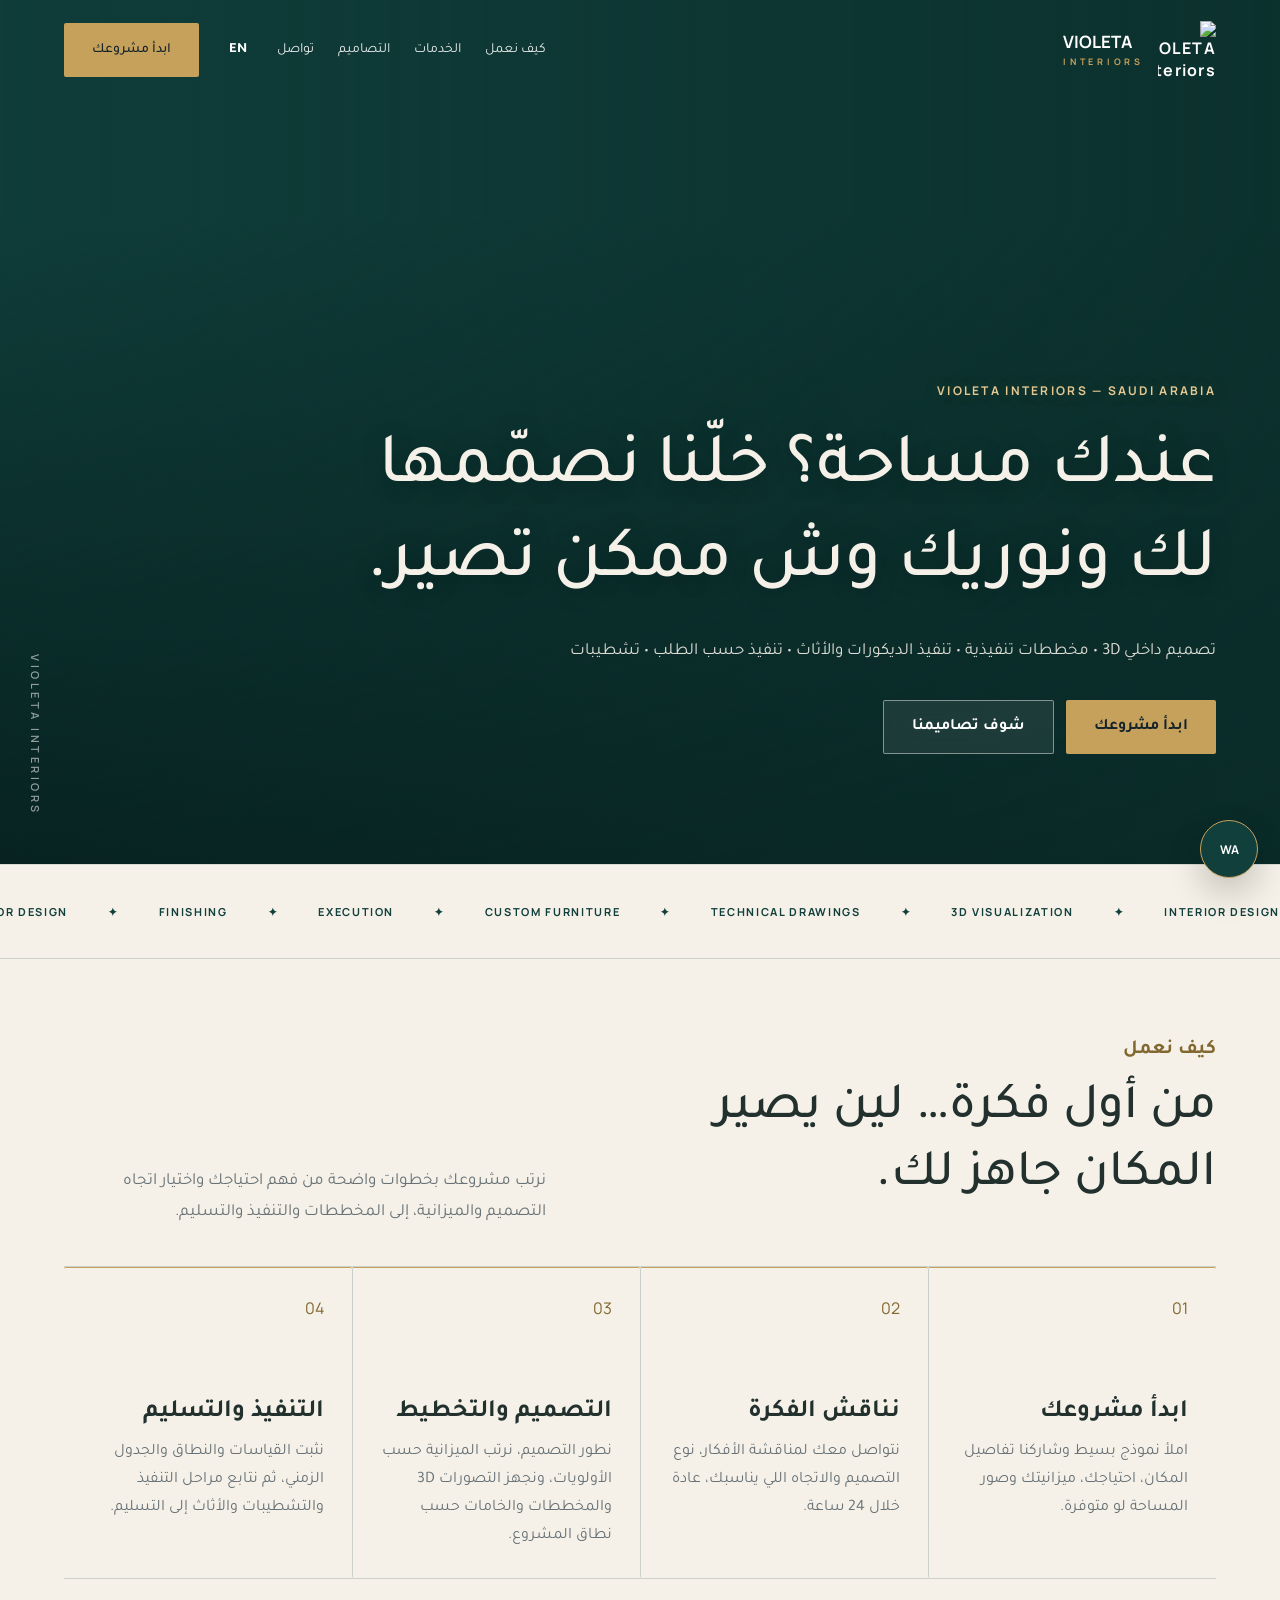
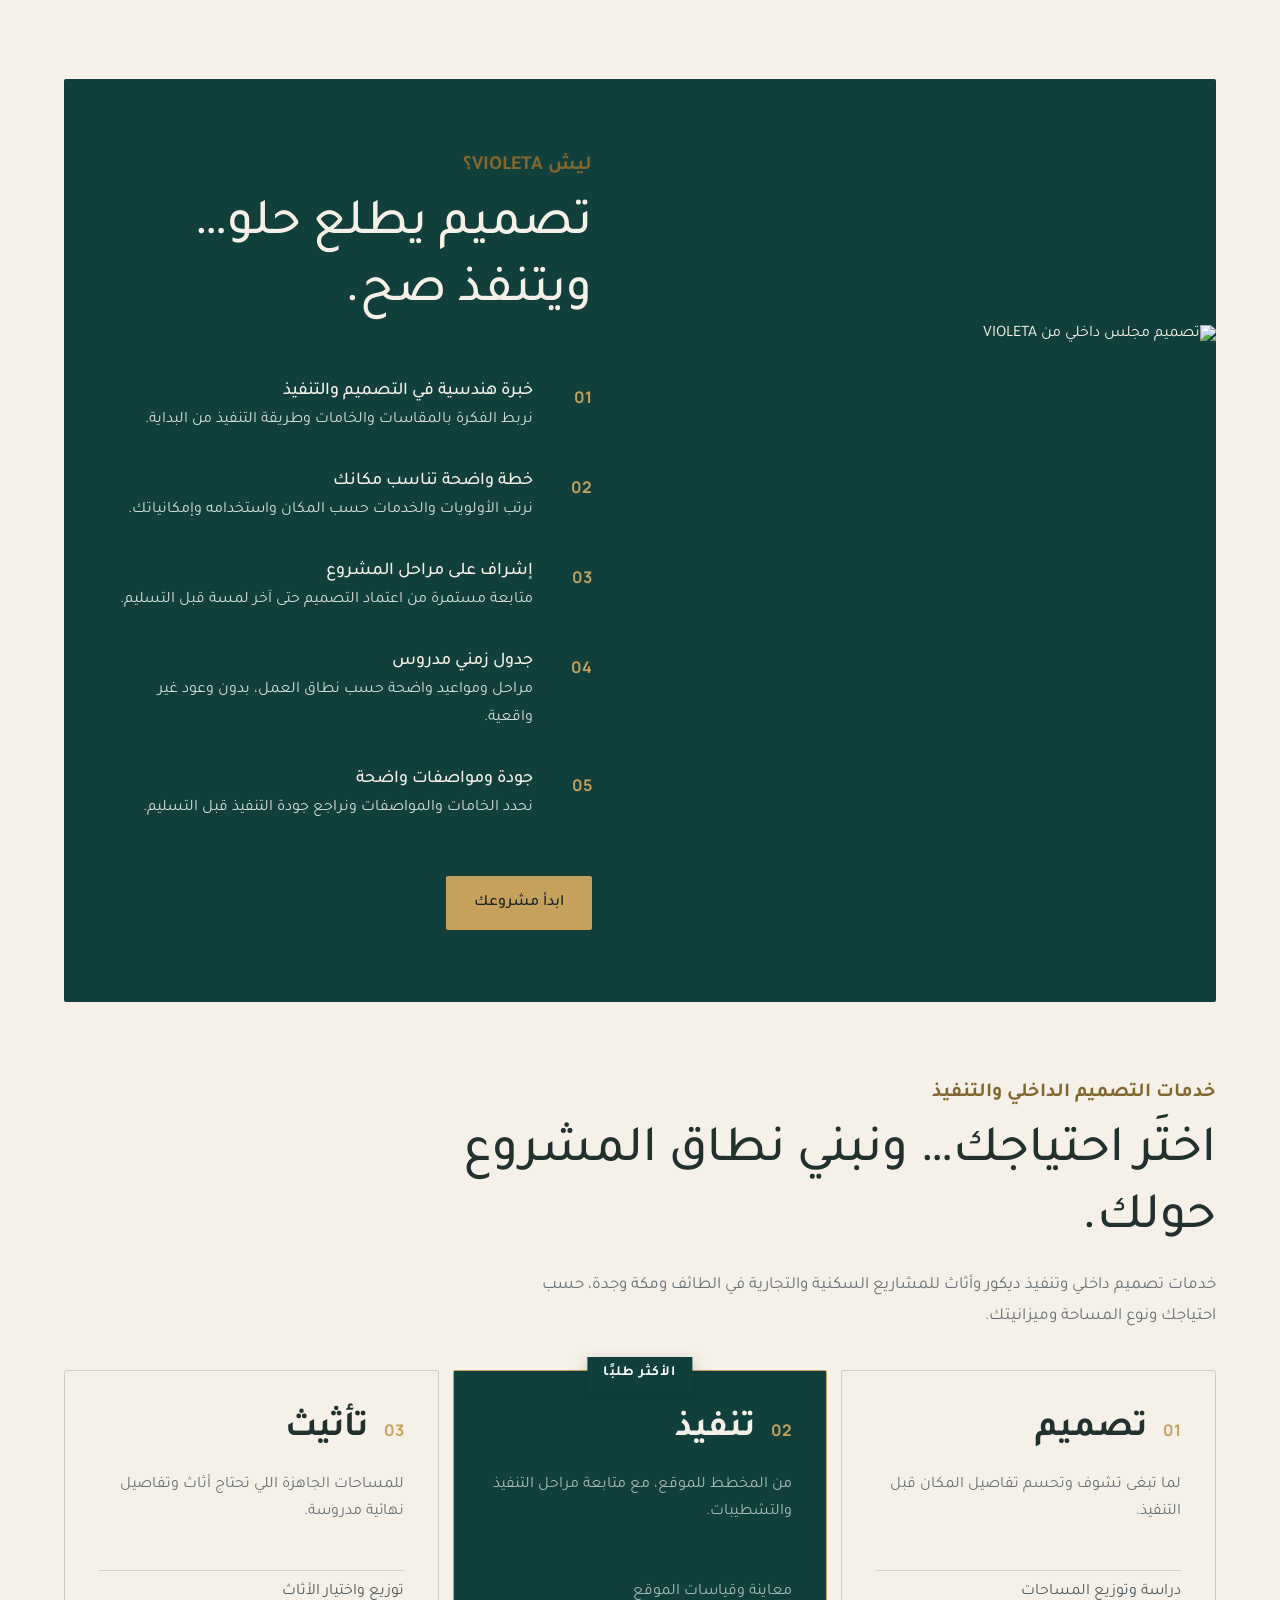
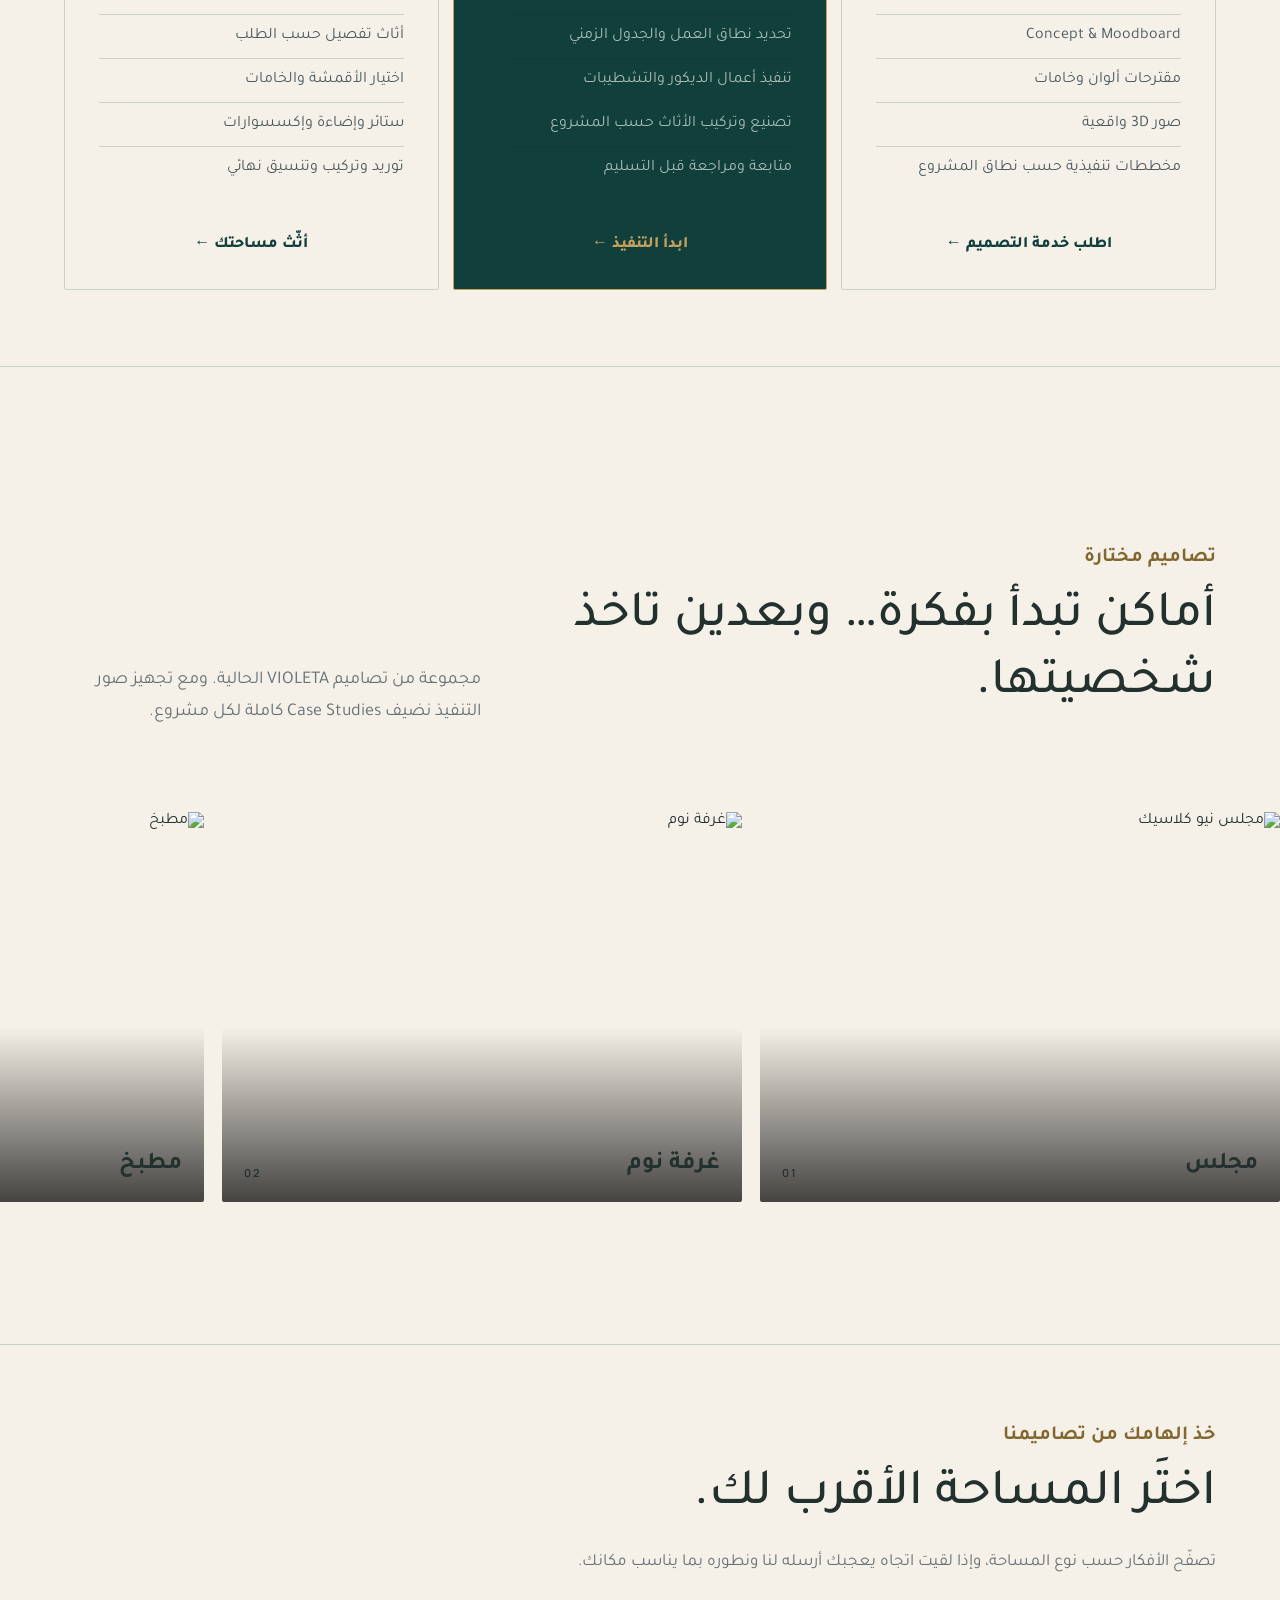
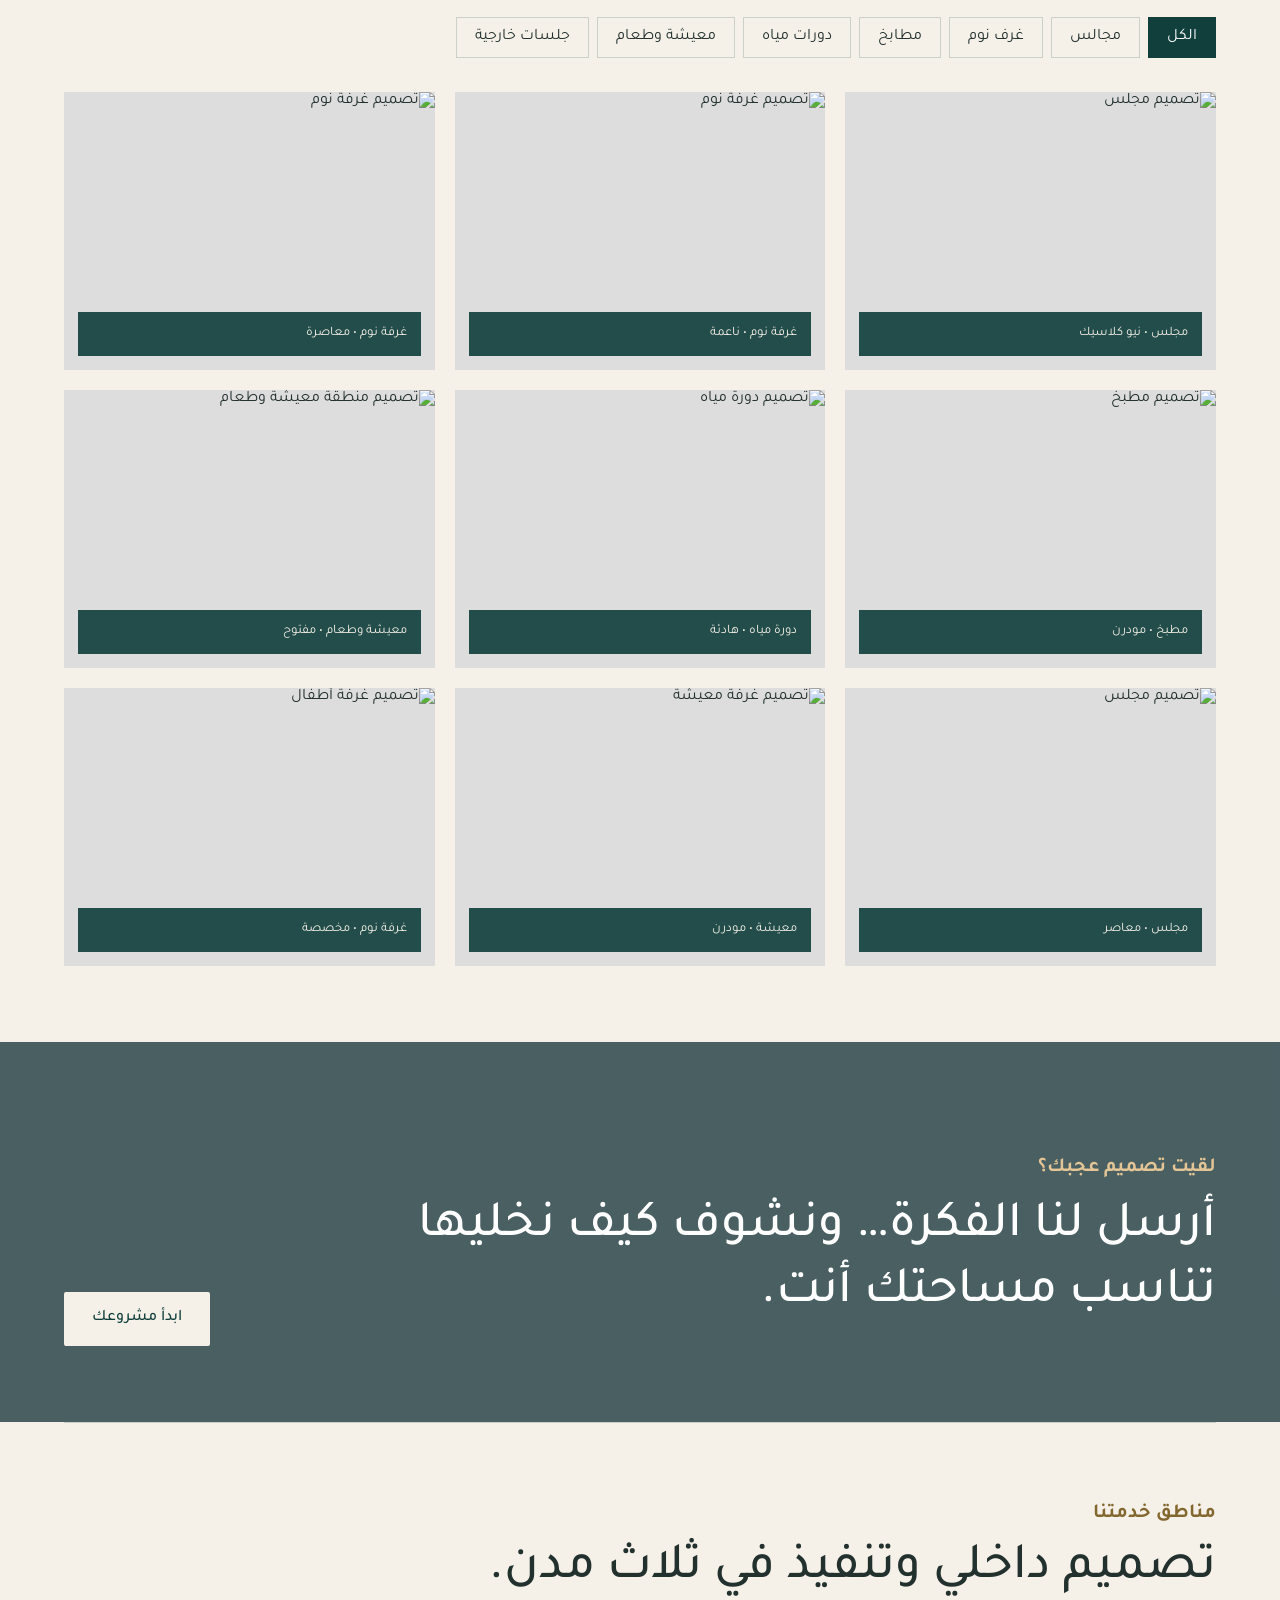
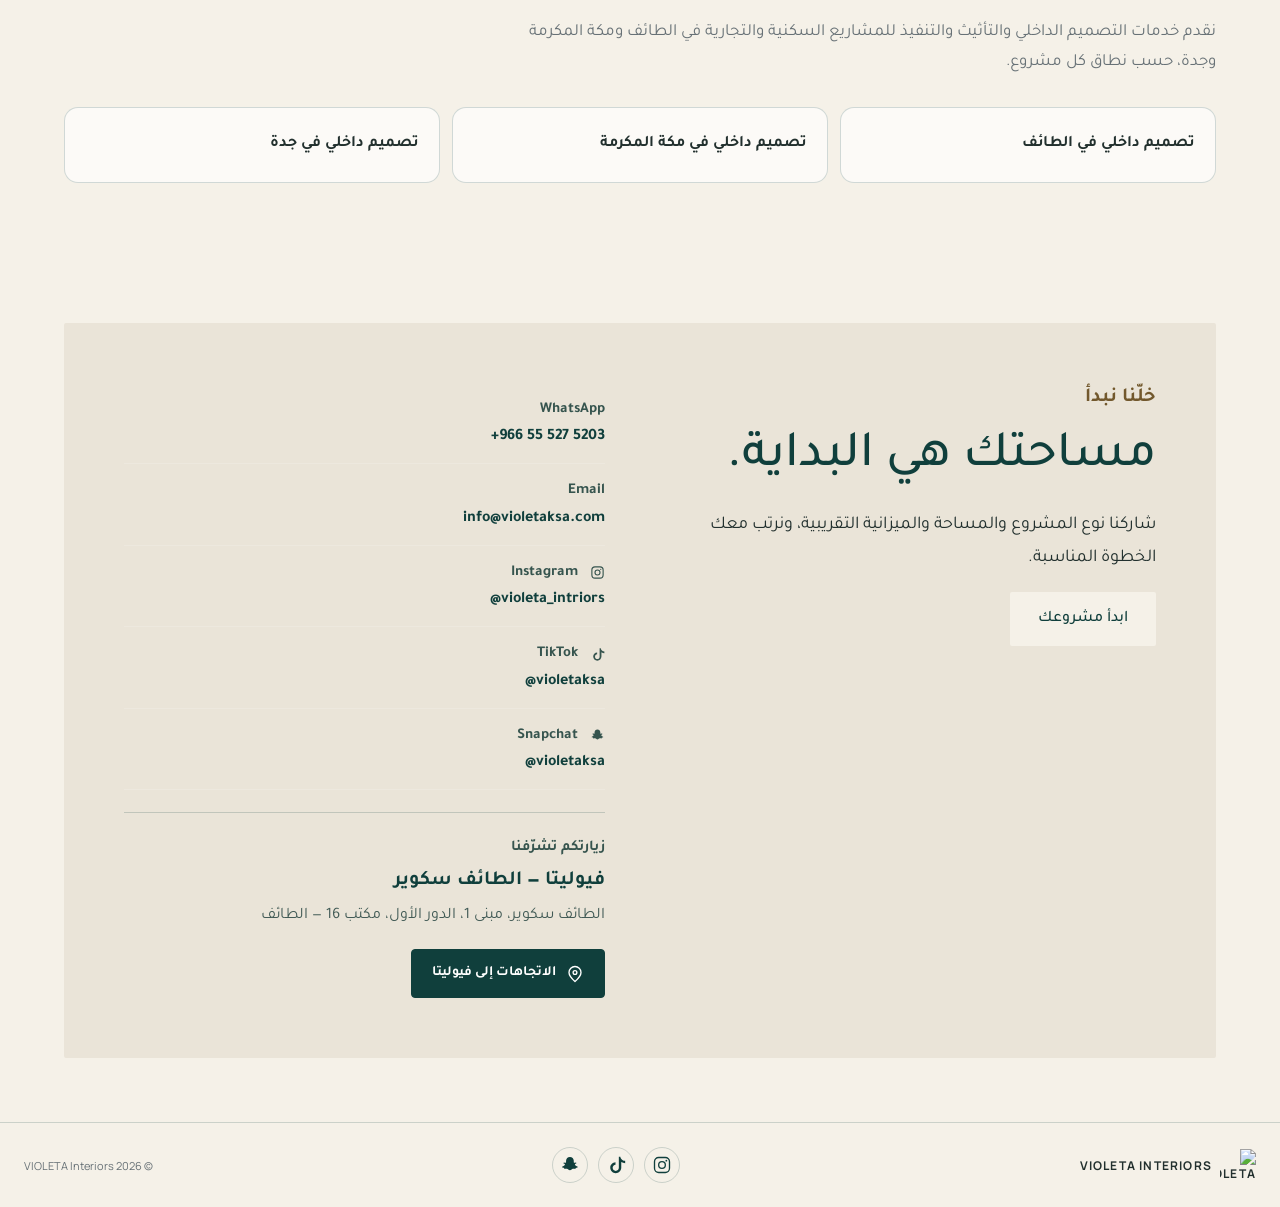
==== commit b731df70: "Restore previously approved index.html from VIOLETA release 77b4477; no new visual changes" ====
--- a/index.html
+++ b/index.html
@@ -11,31 +11,30 @@
 </script><meta charset="utf-8"/>
 <meta content="width=device-width, initial-scale=1" name="viewport"/>
 <meta content="#103F3C" name="theme-color"/>
-<meta name="apple-mobile-web-app-title" content="VIOLETA SPACE"/>
-<meta name="application-name" content="VIOLETA SPACE"/>
+<meta name="apple-mobile-web-app-title" content="VIOLETA"/>
+<meta name="application-name" content="VIOLETA"/>
 <link rel="apple-touch-icon" sizes="180x180" href="/assets/apple-touch-icon-violeta-180.png?v=20261120-2"/>
 <!-- Prioritize the intro brand mark and the font for the first visible screen. -->
-<link as="image" fetchpriority="high" href="/assets/violeta-space-lockup.svg" rel="preload"/>
+<link as="image" fetchpriority="high" href="/.netlify/images?url=/assets/violeta-intro-mark.png&amp;w=480&amp;fm=webp&amp;q=78" rel="preload"/>
 <link as="font" crossorigin="" href="assets/fonts/tajawal-500.ttf" rel="preload" type="font/ttf"/>
 
 <script>try{if(sessionStorage.getItem("violeta_intro_seen"))document.documentElement.classList.add("intro-skip")}catch(e){}</script>
 <meta content="index, follow, max-image-preview:large" name="robots"/>
-<title>تصميم داخلي وتنفيذ ديكور وأثاث | الطائف ومكة وجدة | VIOLETA SPACE</title>
+<title>تصميم داخلي وتنفيذ ديكور وأثاث | الطائف ومكة وجدة | VIOLETA</title>
 <meta content="VIOLETA تقدم خدمات التصميم الداخلي 3D، المخططات التنفيذية، تنفيذ الديكور، التشطيبات والأثاث حسب الطلب للمشاريع السكنية والتجارية في الطائف ومكة وجدة." name="description"/>
 <link href="https://violetaksa.com/" rel="canonical"/>
-<link href="/assets/apple-touch-icon-violeta-180.png?v=20261121-brandfix" rel="icon" type="image/png"/>
-<link href="/assets/violeta-space-icon.svg?v=20261121-brandfix" rel="icon" type="image/svg+xml"/>
-<meta content="تصميم داخلي وتنفيذ ديكور وأثاث | الطائف ومكة وجدة | VIOLETA SPACE" property="og:title"/>
+<link href="/.netlify/images?url=/assets/favicon.png&amp;w=64&amp;fm=png&amp;q=80" rel="icon" type="image/png"/>
+<meta content="تصميم داخلي وتنفيذ ديكور وأثاث | الطائف ومكة وجدة | VIOLETA" property="og:title"/>
 <meta content="تصميم داخلي 3D، مخططات تنفيذية، تنفيذ ديكور وتشطيبات وأثاث حسب الطلب للمشاريع السكنية والتجارية في الطائف ومكة وجدة." property="og:description"/>
 <meta content="https://violetaksa.com/assets/violeta-logo.png" property="og:image"/>
-<meta content="VIOLETA SPACE" property="og:image:alt"/>
+<meta content="VIOLETA Interiors" property="og:image:alt"/>
 <meta content="https://violetaksa.com/" property="og:url"/>
 <meta content="website" property="og:type"/>
-<meta content="VIOLETA SPACE" property="og:site_name"/>
+<meta content="VIOLETA Interiors" property="og:site_name"/>
 <meta content="ar_SA" property="og:locale"/>
 <meta content="en_US" property="og:locale:alternate"/>
 <meta content="summary" name="twitter:card"/>
-<meta content="تصميم داخلي وتنفيذ ديكور وأثاث | الطائف ومكة وجدة | VIOLETA SPACE" name="twitter:title"/>
+<meta content="تصميم داخلي وتنفيذ ديكور وأثاث | الطائف ومكة وجدة | VIOLETA" name="twitter:title"/>
 <meta content="تصميم داخلي 3D، مخططات تنفيذية، تنفيذ ديكور وتشطيبات وأثاث حسب الطلب في الطائف ومكة وجدة." name="twitter:description"/>
 <meta content="https://violetaksa.com/assets/violeta-logo.png" name="twitter:image"/>
 <link href="styles.css" rel="stylesheet"/>
@@ -46,8 +45,8 @@
       {
         "@type": ["Organization", "LocalBusiness"],
         "@id": "https://violetaksa.com/#organization",
-        "name": "VIOLETA SPACE",
-        "alternateName": ["VIOLETA", "VIOLETA Interiors"],
+        "name": "VIOLETA Interiors",
+        "alternateName": "VIOLETA",
         "url": "https://violetaksa.com/",
         "logo": {
           "@type": "ImageObject",
@@ -86,8 +85,8 @@
         "@type": "WebSite",
         "@id": "https://violetaksa.com/#website",
         "url": "https://violetaksa.com/",
-        "name": "VIOLETA SPACE",
-        "alternateName": ["VIOLETA", "VIOLETA Interiors"],
+        "name": "VIOLETA Interiors",
+        "alternateName": "VIOLETA",
         "publisher": {"@id": "https://violetaksa.com/#organization"},
         "inLanguage": ["ar-SA", "en"]
       },
@@ -95,7 +94,7 @@
         "@type": "WebPage",
         "@id": "https://violetaksa.com/#webpage",
         "url": "https://violetaksa.com/",
-        "name": "تصميم داخلي وتنفيذ ديكور وأثاث | الطائف ومكة وجدة | VIOLETA SPACE",
+        "name": "تصميم داخلي وتنفيذ ديكور وأثاث | الطائف ومكة وجدة | VIOLETA",
         "description": "VIOLETA تقدم خدمات التصميم الداخلي 3D، المخططات التنفيذية، تنفيذ الديكور، التشطيبات والأثاث حسب الطلب للمشاريع السكنية والتجارية في الطائف ومكة وجدة.",
         "isPartOf": {"@id": "https://violetaksa.com/#website"},
         "about": {"@id": "https://violetaksa.com/#organization"},
@@ -107,12 +106,11 @@
 
 <style id="intro-entry-cue">
 /* Approved compact luxury entry: CTA-only visual treatment; intro handler/media unchanged. */
-#introGate{max-width:100%;box-sizing:border-box;padding:18px 24px 24px;gap:clamp(10px,2svh,18px);transform:translateY(-clamp(8px,2svh,20px))}
+#introGate{max-width:100%;box-sizing:border-box;padding:20px 24px 24px;gap:clamp(12px,2.6svh,20px);transform:translateY(-clamp(8px,2.2svh,24px))}
 #introGate span{animation:none;opacity:1}
-#introGate img{width:min(76vw,350px);max-width:100%;height:auto;max-height:44svh;object-fit:contain}
-#introGate .intro-cta{position:relative;display:inline-flex;align-items:center;justify-content:center;width:min(282px,calc(100vw - 48px));max-width:100%;height:60px;min-height:60px;padding:10px 20px;border:1.5px solid #C6A15B;border-radius:8px;background:#103F3C;box-shadow:0 0 10px rgba(198,161,91,.14);box-sizing:border-box;animation:introCtaFloat 3.3s ease-in-out 3}
+#introGate .intro-cta{position:relative;display:inline-flex;align-items:center;justify-content:center;width:min(255px,calc(100vw - 56px));max-width:100%;height:56px;min-height:56px;padding:8px 14px;border:1.5px solid #C6A15B;border-radius:8px;background:#103F3C;box-shadow:0 0 10px rgba(198,161,91,.14);box-sizing:border-box;animation:introCtaFloat 3.3s ease-in-out 3}
 #introGate .intro-cta::before{content:"";position:absolute;inset:-1px;border:1px solid #DCC08A;border-radius:inherit;box-shadow:0 0 7px rgba(198,161,91,.18),0 0 12px rgba(198,161,91,.10);pointer-events:none;opacity:0;animation:introEntryPulse 3.3s ease-in-out 3}
-#introGate .intro-cta-label{font-size:clamp(23px,5.3vw,27px);font-weight:700;line-height:1.35;letter-spacing:normal;color:#E8CC94;text-shadow:0 0 5px rgba(198,161,91,.22)}
+#introGate .intro-cta-label{font-size:clamp(22px,5.2vw,27px);font-weight:700;line-height:1.35;letter-spacing:normal;color:#E8CC94;text-shadow:0 0 5px rgba(198,161,91,.22)}
 #introGate .intro-enter-hint{font:500 clamp(15px,3.8vw,17px)/1.5 "Tajawal",Arial,sans-serif;color:#D9BF89;text-shadow:0 0 5px rgba(198,161,91,.12);margin-top:-4px}
 #introGate:hover .intro-cta{background:#103F3C;border-color:#DCC08A}
 #introGate:focus-visible .intro-cta{outline:2px solid #F5F1E8;outline-offset:5px}
@@ -120,17 +118,17 @@
 @keyframes introCtaFloat{0%,100%{transform:translateY(0)}50%{transform:translateY(-4px)}}
 @keyframes introEntryPulse{0%,100%{opacity:0;transform:scale(1)}50%{opacity:.55;transform:scale(1.035)}}
 @media(prefers-reduced-motion:reduce){#introGate .intro-cta,#introGate .intro-cta::before{animation:none}}
-@media(max-height:650px){#introGate{gap:8px;padding:12px;transform:none}#introGate img{max-height:36svh}}
-@media(max-width:360px){#introGate .intro-cta{width:min(282px,calc(100vw - 36px))}}
+@media(max-height:650px){#introGate{gap:10px;padding:14px;transform:none}#introGate img{max-height:26svh}}
+@media(max-width:360px){#introGate .intro-cta{width:min(255px,calc(100vw - 36px))}}
 .intro-screen.is-playing #introGate .intro-cta,.intro-screen.is-playing #introGate .intro-cta::before{animation:none}
 </style>
 </head>
-<body><div aria-label="مقدمة فيوليتا" aria-modal="true" class="intro-screen" id="brandIntro" role="dialog"><video aria-hidden="true" class="intro-video" disablepictureinpicture="" disableremoteplayback="" id="introVideo" playsinline="" preload="none" src="assets/violeta-intro.mp4?v=20261121-approved-website-audio-color" webkit-playsinline="" x-webkit-airplay="deny"></video><button class="intro-gate" id="introGate" type="button"><img alt="VIOLETA" decoding="async" fetchpriority="high" height="640" loading="eager" src="/assets/violeta-space-lockup.svg" width="640"/><span class="intro-cta"><span class="intro-cta-label" data-ar="اكتشف فيوليتا" data-en="Discover VIOLETA">اكتشف فيوليتا</span></span><small class="intro-enter-hint" data-ar="اضغط للدخول" data-en="Tap to enter">اضغط للدخول</small></button></div>
+<body><div aria-label="مقدمة فيوليتا" aria-modal="true" class="intro-screen" id="brandIntro" role="dialog"><video aria-hidden="true" class="intro-video" disablepictureinpicture="" disableremoteplayback="" id="introVideo" playsinline="" preload="none" src="assets/violeta-intro.mp4?v=20261121-approved-website-audio-color" webkit-playsinline="" x-webkit-airplay="deny"></video><button class="intro-gate" id="introGate" type="button"><img alt="VIOLETA" decoding="async" fetchpriority="high" height="639" loading="eager" src="/.netlify/images?url=/assets/violeta-intro-mark.png&amp;w=480&amp;fm=webp&amp;q=78" width="640"/><span class="intro-cta"><span class="intro-cta-label" data-ar="اكتشف فيوليتا" data-en="Discover VIOLETA">اكتشف فيوليتا</span></span><small class="intro-enter-hint" data-ar="اضغط للدخول" data-en="Tap to enter">اضغط للدخول</small></button></div>
 <div aria-hidden="true" class="page-loader" id="pageLoader"><img alt="" decoding="async" src="/.netlify/images?url=/assets/violeta-logo.png&amp;w=128&amp;fm=webp&amp;q=82"/></div>
 <header class="site-header" id="siteHeader">
 <a aria-label="VIOLETA home" class="brand" href="#top">
-<img alt="VIOLETA SPACE" decoding="async" src="/.netlify/images?url=/assets/violeta-intro-mark.png&amp;w=128&amp;fm=webp&amp;q=82"/>
-<span class="brand-word"><strong>Violeta</strong><small>SPACE</small><em>Interior Design and Furniture</em></span>
+<img alt="VIOLETA Interiors" decoding="async" src="/.netlify/images?url=/assets/violeta-logo.png&amp;w=128&amp;fm=webp&amp;q=82"/>
+<span class="brand-word">VIOLETA <small>INTERIORS</small></span>
 </a>
 <button aria-label="Menu" class="menu-toggle" id="menuToggle" type="button"><span></span><span></span></button>
 <nav aria-label="Primary navigation" class="nav" id="mainNav">
@@ -143,7 +141,7 @@
 </nav>
 </header>
 <main id="top">
-<section aria-label="VIOLETA SPACE" class="hero">
+<section aria-label="VIOLETA Interiors" class="hero">
 <div aria-hidden="true" class="hero-slides">
 <div class="hero-slide is-active" style="background-image:url('/.netlify/images?url=/assets/images/majlis-05.webp&amp;w=1440&amp;fm=webp&amp;q=76')"></div>
 <div class="hero-slide" data-bg-src="/.netlify/images?url=/assets/images/kitchen-01.webp&amp;w=1440&amp;fm=webp&amp;q=76"></div>
@@ -152,7 +150,7 @@
 </div>
 <div class="hero-shade"></div><div aria-hidden="true" class="bird-flock"><svg aria-hidden="true" class="gold-bird bird-0" viewbox="0 0 100 70"><defs><lineargradient id="birdgold0"><stop stop-color="#82672f"></stop><stop offset=".5" stop-color="#eed9a6"></stop><stop offset="1" stop-color="#C6A15B"></stop></lineargradient></defs><g fill="url(#birdgold0)"><path d="M43 36 Q60 22 70 30 L83 29 73 34 Q67 46 48 42 L25 55 34 39Z"></path><path class="wing" d="M48 36 Q25 30 10 4 Q40 7 58 34Z"></path><path class="wing" d="M49 36 Q59 7 87 2 Q77 28 58 40Z"></path></g></svg><svg aria-hidden="true" class="gold-bird bird-1" viewbox="0 0 100 70"><defs><lineargradient id="birdgold1"><stop stop-color="#82672f"></stop><stop offset=".5" stop-color="#eed9a6"></stop><stop offset="1" stop-color="#C6A15B"></stop></lineargradient></defs><g fill="url(#birdgold1)"><path d="M43 36 Q60 22 70 30 L83 29 73 34 Q67 46 48 42 L25 55 34 39Z"></path><path class="wing" d="M48 36 Q25 30 10 4 Q40 7 58 34Z"></path><path class="wing" d="M49 36 Q59 7 87 2 Q77 28 58 40Z"></path></g></svg><svg aria-hidden="true" class="gold-bird bird-2" viewbox="0 0 100 70"><defs><lineargradient id="birdgold2"><stop stop-color="#82672f"></stop><stop offset=".5" stop-color="#eed9a6"></stop><stop offset="1" stop-color="#C6A15B"></stop></lineargradient></defs><g fill="url(#birdgold2)"><path d="M43 36 Q60 22 70 30 L83 29 73 34 Q67 46 48 42 L25 55 34 39Z"></path><path class="wing" d="M48 36 Q25 30 10 4 Q40 7 58 34Z"></path><path class="wing" d="M49 36 Q59 7 87 2 Q77 28 58 40Z"></path></g></svg></div>
 <div class="hero-copy reveal">
-<div class="eyebrow light" data-ar="VIOLETA SPACE — SAUDI ARABIA" data-en="VIOLETA SPACE — SAUDI ARABIA">VIOLETA SPACE — SAUDI ARABIA</div>
+<div class="eyebrow light" data-ar="VIOLETA INTERIORS — SAUDI ARABIA" data-en="VIOLETA INTERIORS — SAUDI ARABIA">VIOLETA INTERIORS — SAUDI ARABIA</div>
 <h1 data-ar="عندك مساحة؟ خلّنا نصمّمها لك ونوريك وش ممكن تصير." data-en="Got a space? Let us design it and show you what it can become.">عندك مساحة؟ خلّنا نصمّمها لك ونوريك وش ممكن تصير.</h1>
 <p class="hero-services" data-ar="تصميم داخلي 3D • مخططات تنفيذية • تنفيذ الديكورات والأثاث • تنفيذ حسب الطلب • تشطيبات" data-en="3D Interior Design • Technical Drawings • Décor &amp; Furniture Execution • Custom-Made Execution • Finishing">تصميم داخلي 3D • مخططات تنفيذية • تنفيذ الديكورات والأثاث • تنفيذ حسب الطلب • تشطيبات</p>
 <div class="hero-actions">
@@ -160,7 +158,7 @@
 <a class="btn btn-glass" data-ar="شوف تصاميمنا" data-en="Explore our designs" href="#projects">شوف تصاميمنا</a>
 </div>
 </div>
-<div aria-hidden="true" class="hero-mark"><span>VIOLETA SPACE</span></div>
+<div aria-hidden="true" class="hero-mark"><span>VIOLETA INTERIORS</span></div>
 </section>
 <section aria-hidden="true" class="marquee">
 <div class="marquee-track">
@@ -327,13 +325,13 @@
 </section>
 </main>
 <footer class="footer">
-<div class="footer-brand"><img alt="VIOLETA SPACE" decoding="async" src="/.netlify/images?url=/assets/violeta-intro-mark.png&amp;w=128&amp;fm=webp&amp;q=82"><span class="footer-brand-lockup"><strong>Violeta</strong><small>SPACE</small><em>Interior Design and Furniture</em></span></img></div>
+<div class="footer-brand"><img alt="VIOLETA" decoding="async" src="/.netlify/images?url=/assets/violeta-logo.png&amp;w=128&amp;fm=webp&amp;q=82"><span>VIOLETA INTERIORS</span></img></div>
 <div class="footer-socials">
 <a aria-label="Instagram" href="https://www.instagram.com/violeta_intriors/" rel="noopener" target="_blank"><svg fill="none" height="20" stroke="currentColor" stroke-width="1.6" viewbox="0 0 24 24" width="20"><rect height="18" rx="5" width="18" x="3" y="3"></rect><circle cx="12" cy="12" r="4"></circle><circle cx="17.2" cy="6.8" fill="currentColor" r="1.1" stroke="none"></circle></svg></a>
 <a aria-label="TikTok" href="https://www.tiktok.com/@violetaksa" rel="noopener" target="_blank"><svg fill="currentColor" height="20" viewbox="0 0 24 24" width="20"><path d="M14.5 2h2.7c.2 1.6 1.1 3 2.4 3.9 1 .7 2.1 1.1 3.4 1.1v2.8c-1.7 0-3.3-.5-4.7-1.4v6.9c0 3.6-2.9 6.5-6.6 6.5S5.1 18.9 5.1 15.3c0-3.5 2.8-6.4 6.3-6.5v2.9c-1.9.2-3.4 1.8-3.4 3.7 0 2.1 1.7 3.7 3.7 3.7s3.7-1.7 3.7-3.7V2z"></path></svg></a>
 <a aria-label="Snapchat" href="https://www.snapchat.com/add/violetaksa" rel="noopener" target="_blank"><svg fill="currentColor" height="20" viewbox="0 0 24 24" width="20"><path d="M12 2.3c2.6 0 4.4 2 4.5 4.4l.05 1.9c.02.4.05.5.5.6.5.1 1.4-.3 1.8-.3.4 0 .9.2.9.7 0 .5-.7.8-1.3 1-.3.1-.6.3-.6.5 0 .5.9 2.3 3 2.7.3.05.5.3.4.6-.2.7-1.5 1-2.3 1.1-.15.5-.3 1-.5 1.1-.3.15-1 0-1.6-.1-.5-.1-1-.2-1.4-.1-.5.1-1 .5-1.5.9-.6.5-1.3 1-2.05 1s-1.4-.5-2.05-1c-.5-.4-1-.8-1.5-.9-.4-.1-.9 0-1.4.1-.6.1-1.3.25-1.6.1-.2-.1-.35-.6-.5-1.1-.8-.1-2.1-.4-2.3-1.1-.1-.3.1-.55.4-.6 2.1-.4 3-2.2 3-2.7 0-.2-.3-.4-.6-.5-.6-.2-1.3-.5-1.3-1 0-.5.5-.7.9-.7.4 0 1.3.4 1.8.3.45-.1.48-.2.5-.6l.05-1.9c.1-2.4 1.9-4.4 4.5-4.4z"></path></svg></a>
 </div>
-<small>© <span id="year"></span> VIOLETA SPACE</small>
+<small>© <span id="year"></span> VIOLETA Interiors</small>
 </footer>
 <a aria-label="WhatsApp" class="floating-wa" href="https://wa.me/966555275203?text=%D9%87%D9%84%D8%A7%D8%8C%20%D8%A3%D8%A8%D8%BA%D9%89%20%D8%A3%D8%A8%D8%AF%D8%A3%20%D9%85%D8%B4%D8%B1%D9%88%D8%B9%D9%8A%20%D9%85%D8%B9%20VIOLETA" rel="noopener" target="_blank"><span>WA</span></a>
 <dialog class="project-dialog" id="projectDialog">
--- a/styles.css
+++ b/styles.css
@@ -252,22 +252,40 @@
    Returning visitors (intro-skip) still see the hero normally. */
 html.intro-gated:not(.intro-skip):not(.intro-hero-ready) .hero-slides{display:none}
 
-/* VIOLETA SPACE brand preview — only logo text and logo color.
-   Production behavior, video, form endpoints and URLs left intact. */
+/* VIOLETA hero transitions — fade the outgoing, already decoded slide over
+   a fully painted incoming slide. Avoid visible cuts or dark mid-fade flashes. */
+.hero-slides .hero-slide {
+  z-index: 0;
+  transition: none;
+}
+.hero-slides .hero-slide.is-active {
+  z-index: 1;
+  opacity: 1;
+  transition: none;
+}
+.hero-slides .hero-slide.is-exiting {
+  z-index: 2;
+  opacity: 0;
+  transition: opacity 2000ms ease-in-out;
+  animation: kenburns 12s ease-out both;
+  will-change: opacity;
+}
+.hero-slides .hero-slide:not(.is-active):not(.is-exiting) {
+  visibility: hidden;
+}
+@media (prefers-reduced-motion: reduce) {
+  .hero-slides .hero-slide.is-exiting { transition: none; }
+}
+
+/* VIOLETA SPACE preview (21 Nov 2026). Brand-only; leave video audio,
+   hero transitions, analytics, API and lead forms unchanged. */
 .site-header .brand-word{display:flex;flex-direction:column;align-items:flex-start;direction:ltr;line-height:1.08;letter-spacing:0;text-transform:none}
 .site-header .brand-word strong{font:700 clamp(16px,1.45vw,22px)/1 Georgia,'Times New Roman',serif}
 .site-header .brand-word small{display:block!important;font:700 9px/1.25 Manrope,Arial,sans-serif;letter-spacing:.42em;color:#C6A15B;margin-top:4px}
 .site-header .brand-word em{font:500 8px/1.25 Manrope,Arial,sans-serif;letter-spacing:.015em;font-style:normal;color:inherit;opacity:.85;margin-top:4px;white-space:nowrap}
-.site-header:not(.scrolled) .brand img{filter:brightness(0) saturate(100%) invert(72%) sepia(21%) saturate(704%) hue-rotate(357deg) brightness(92%) contrast(84%);mix-blend-mode:normal}
-.site-header.scrolled .brand img{filter:none;mix-blend-mode:normal}
+.site-header:not(.scrolled) .brand img,.site-header.scrolled .brand img{filter:none;mix-blend-mode:normal}
 .footer-brand .footer-brand-lockup{display:flex;flex-direction:column;align-items:flex-start;direction:ltr;line-height:1.05;letter-spacing:0}
 .footer-brand .footer-brand-lockup strong{font:700 22px/1 Georgia,'Times New Roman',serif}
 .footer-brand .footer-brand-lockup small{font:700 9px/1.35 Manrope,Arial,sans-serif;letter-spacing:.48em;color:#C6A15B;margin-top:4px}
 .footer-brand .footer-brand-lockup em{font:500 9px/1.4 Manrope,Arial,sans-serif;letter-spacing:0;font-style:normal;margin-top:5px}
 @media(max-width:640px){.site-header .brand{gap:8px}.site-header .brand img{width:42px;height:42px}.site-header .brand-word strong{font-size:16px}.site-header .brand-word small{font-size:8px;letter-spacing:.35em}.site-header .brand-word em{display:none}.footer-brand .footer-brand-lockup em{font-size:8px}}
-
-/* 21 Nov 2026: restore original cinematic playback and neutral brand backdrop.
-   No lighting overlay, opacity override, logo duplication or video filter. */
-.intro-screen,.intro-video{background-color:#103F3C}
-.intro-screen.is-playing .intro-video{opacity:1}
-.site-header:not(.scrolled) .brand img,.site-header.scrolled .brand img{filter:none;mix-blend-mode:normal}
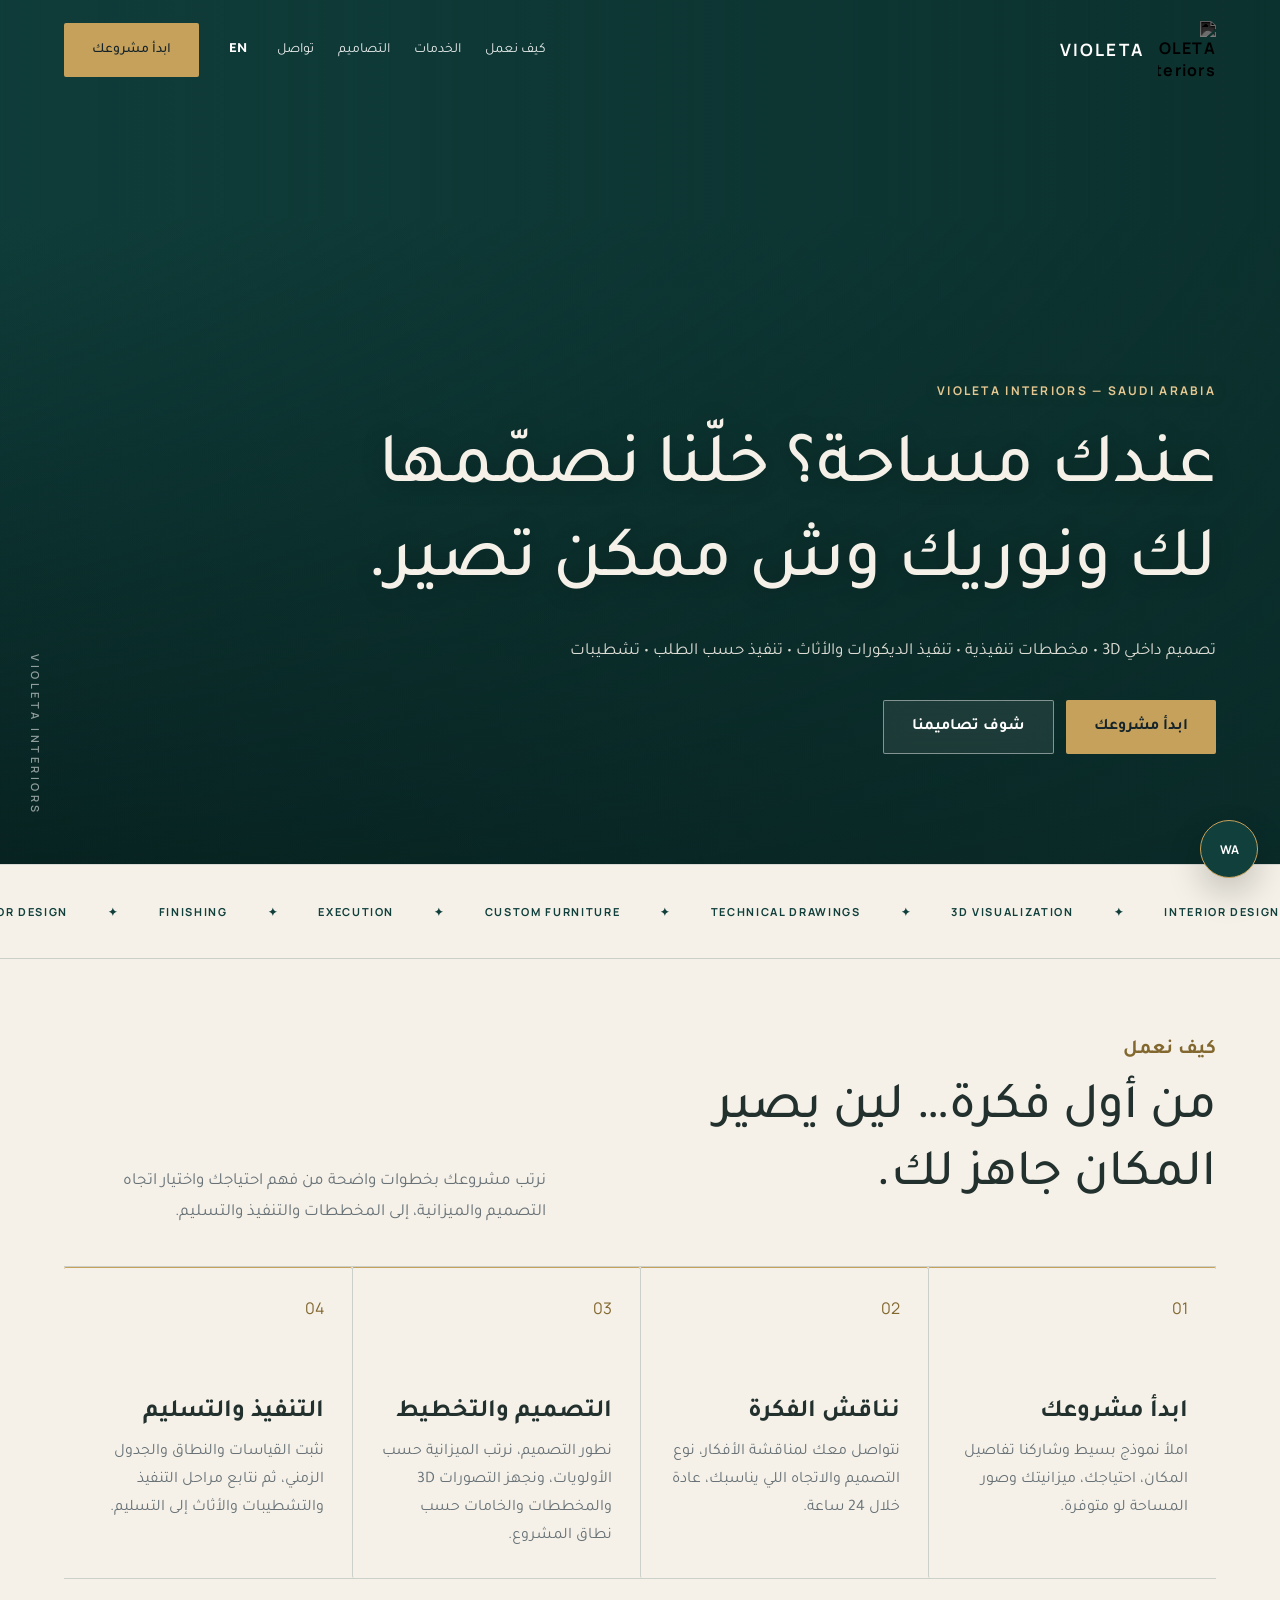
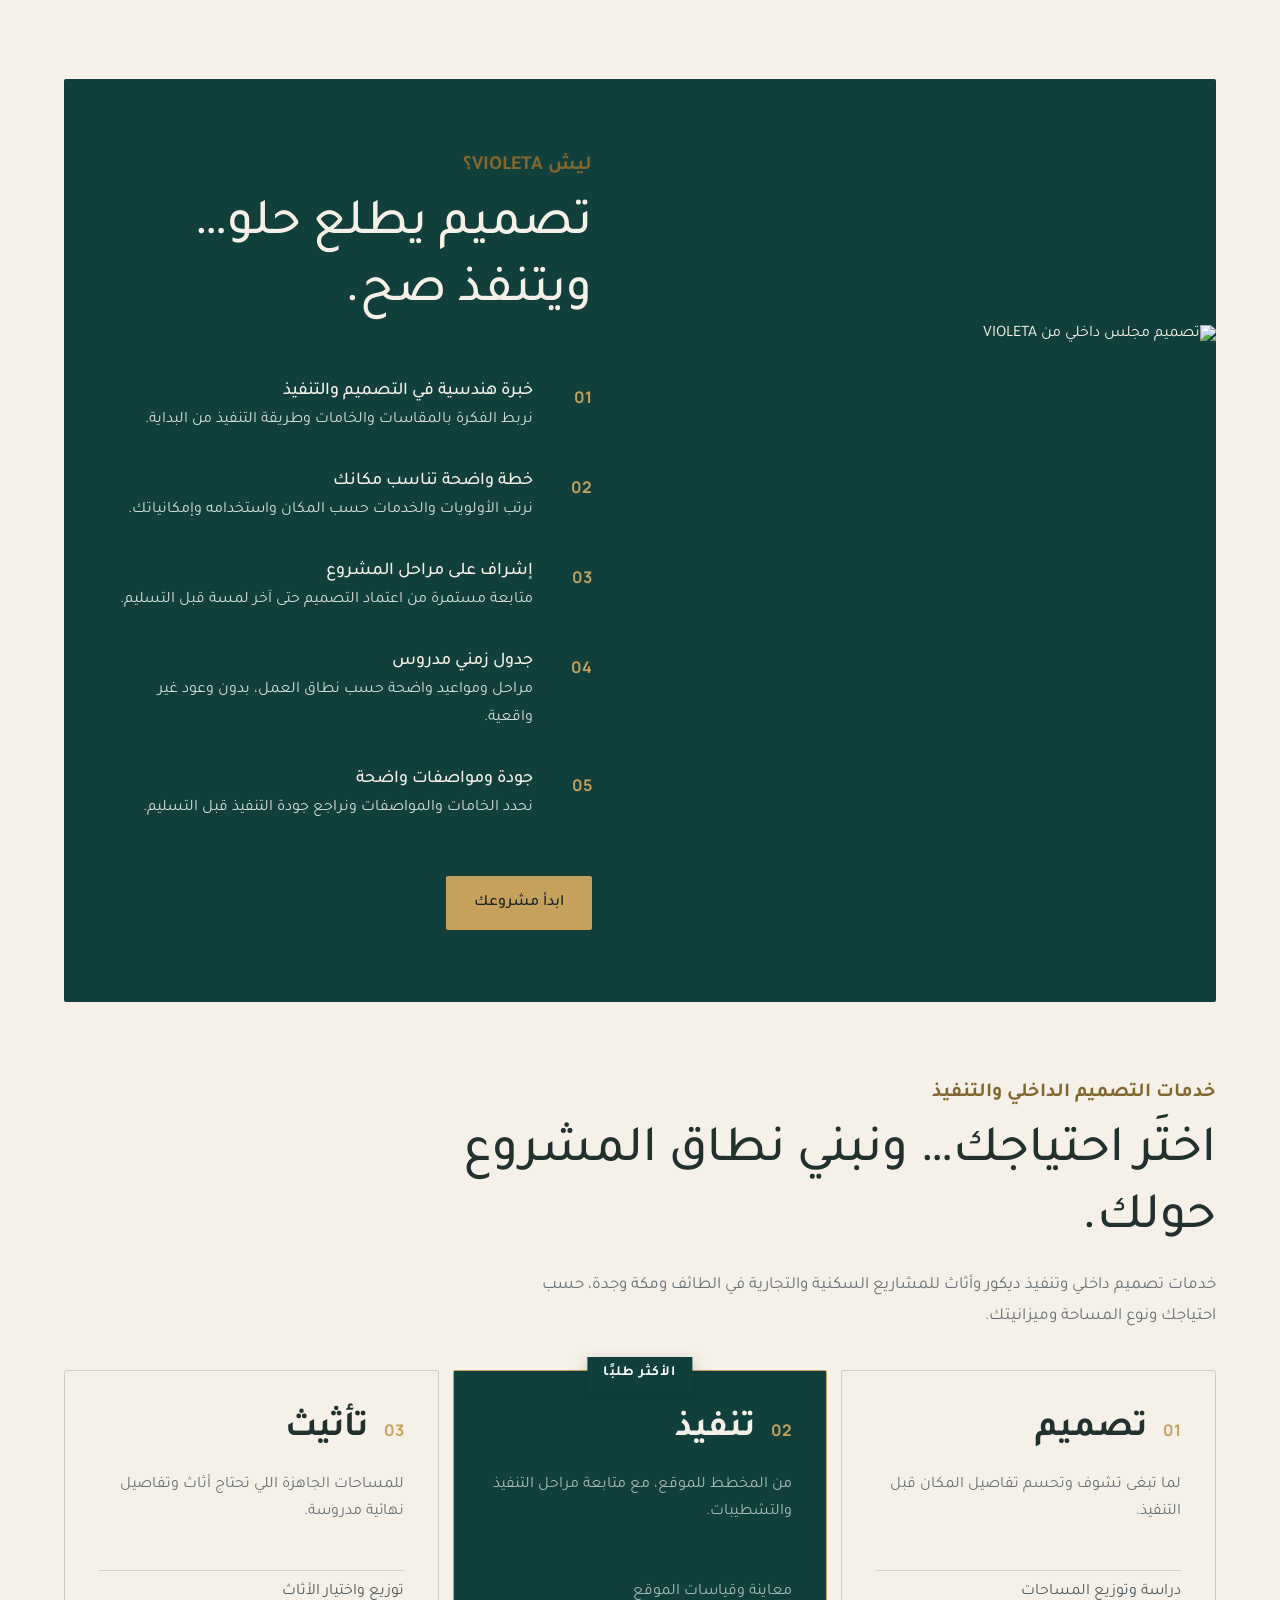
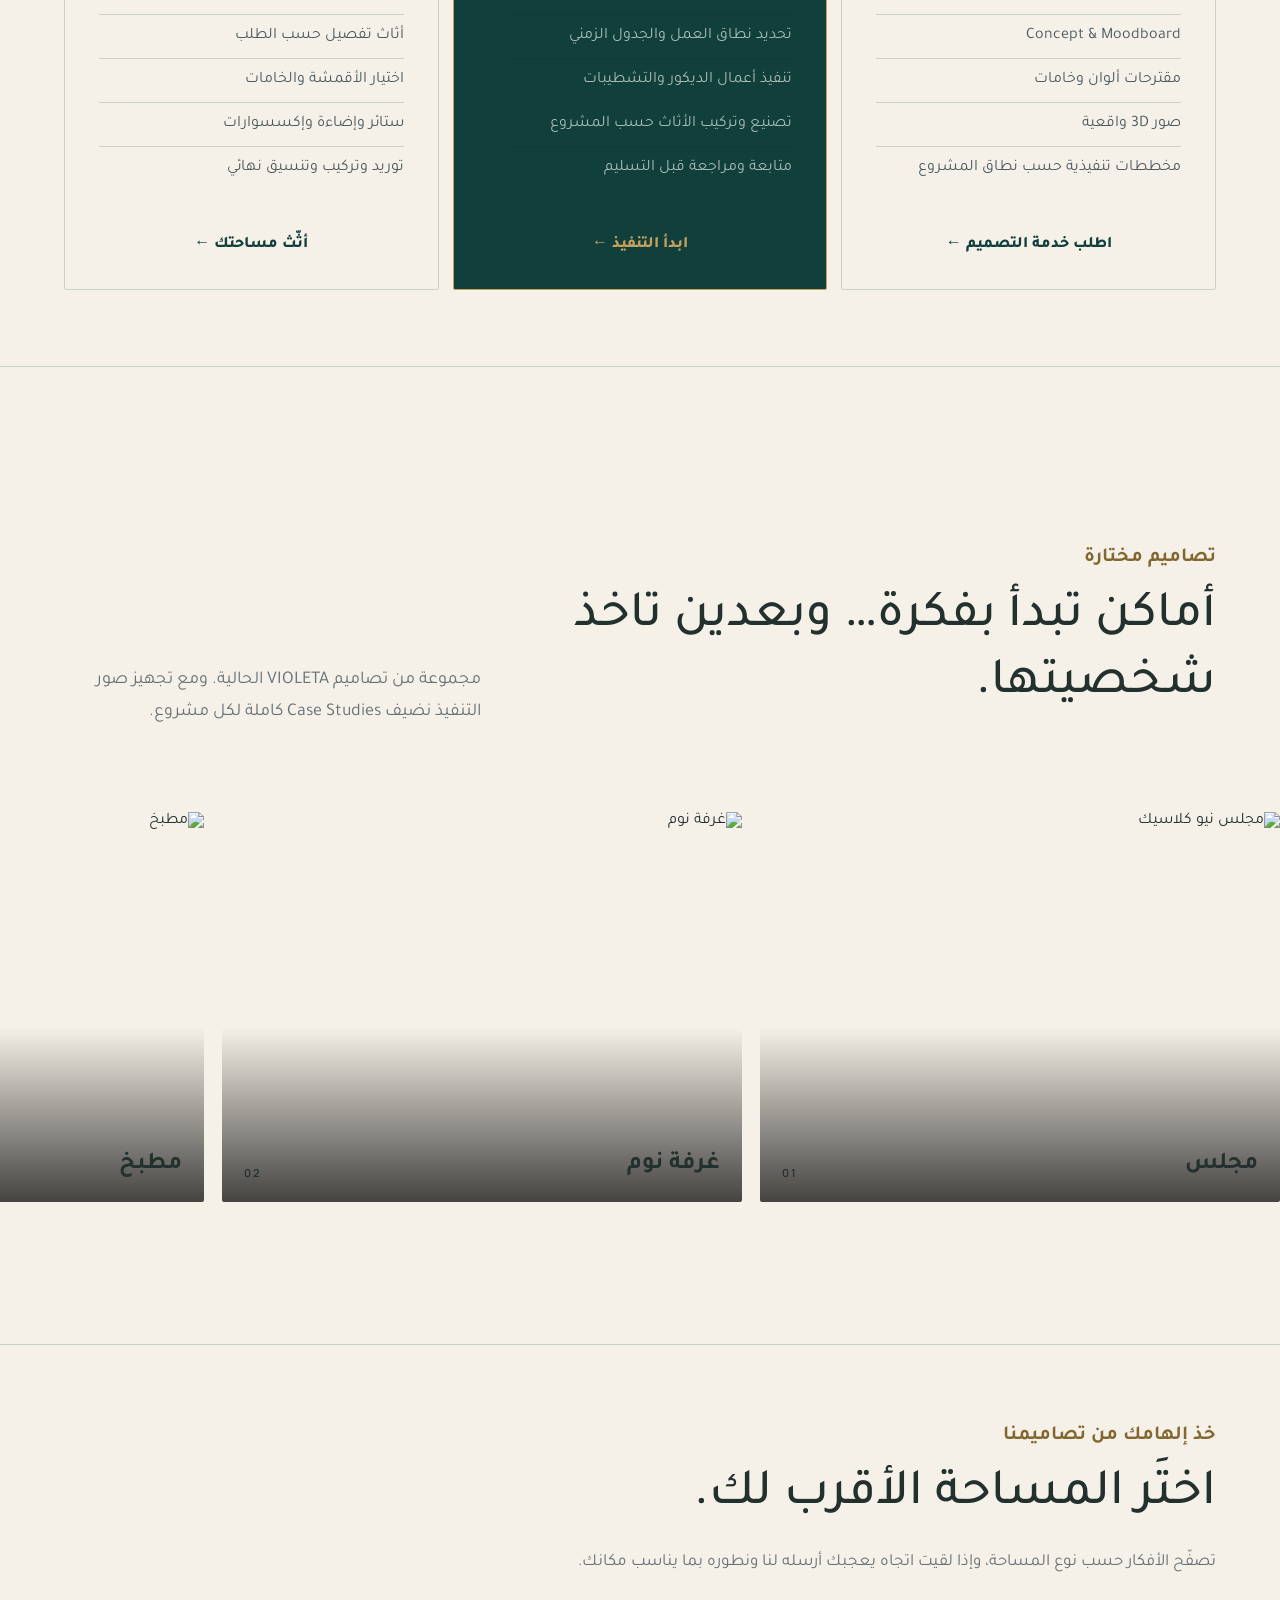
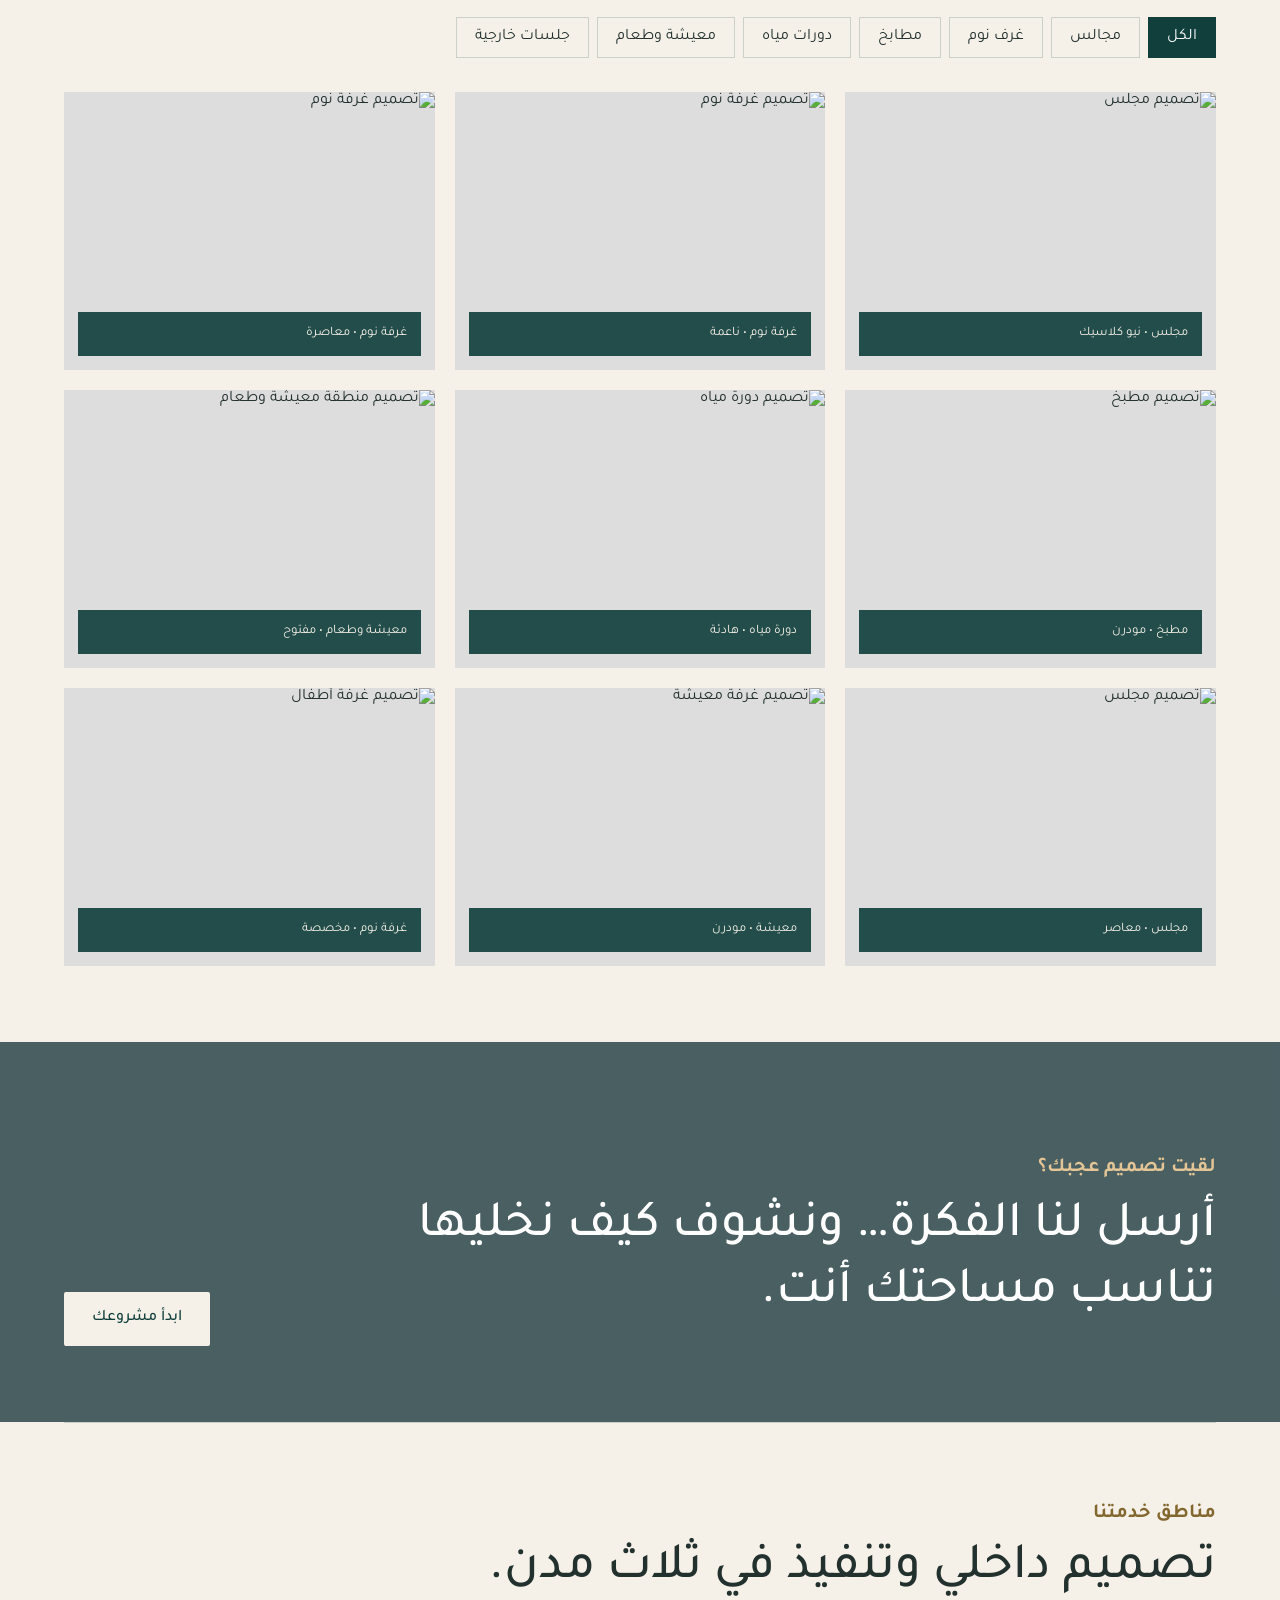
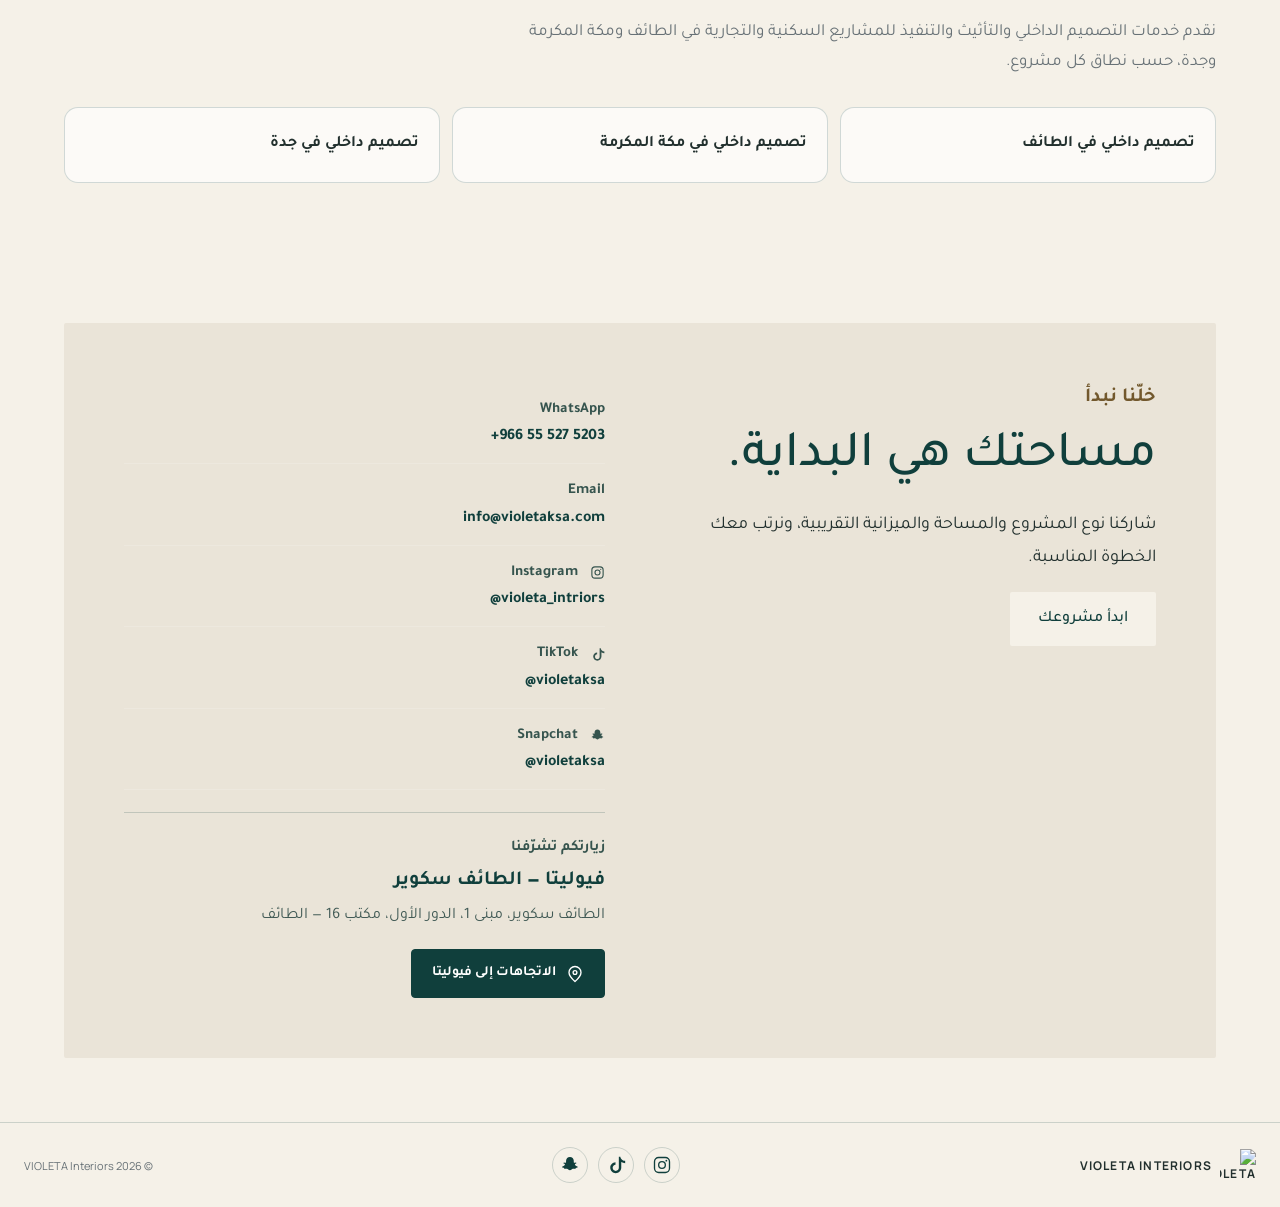
==== commit f85896f1: "Use distinct teal/gold website favicon; leave intro markup unchanged" ====
--- a/index.html
+++ b/index.html
@@ -23,7 +23,8 @@
 <title>تصميم داخلي وتنفيذ ديكور وأثاث | الطائف ومكة وجدة | VIOLETA</title>
 <meta content="VIOLETA تقدم خدمات التصميم الداخلي 3D، المخططات التنفيذية، تنفيذ الديكور، التشطيبات والأثاث حسب الطلب للمشاريع السكنية والتجارية في الطائف ومكة وجدة." name="description"/>
 <link href="https://violetaksa.com/" rel="canonical"/>
-<link href="/.netlify/images?url=/assets/favicon.png&amp;w=64&amp;fm=png&amp;q=80" rel="icon" type="image/png"/>
+<link href="/assets/apple-touch-icon-violeta-180.png?v=20261121-icon-gold-3" rel="icon" type="image/png" sizes="180x180"/>
+<link href="/assets/violeta-space-icon.svg?v=20261121-icon-gold-3" rel="icon" type="image/svg+xml"/>
 <meta content="تصميم داخلي وتنفيذ ديكور وأثاث | الطائف ومكة وجدة | VIOLETA" property="og:title"/>
 <meta content="تصميم داخلي 3D، مخططات تنفيذية، تنفيذ ديكور وتشطيبات وأثاث حسب الطلب للمشاريع السكنية والتجارية في الطائف ومكة وجدة." property="og:description"/>
 <meta content="https://violetaksa.com/assets/violeta-logo.png" property="og:image"/>
--- a/styles.css
+++ b/styles.css
@@ -251,41 +251,3 @@
    behind the intro gate until the video starts or the gate closes.
    Returning visitors (intro-skip) still see the hero normally. */
 html.intro-gated:not(.intro-skip):not(.intro-hero-ready) .hero-slides{display:none}
-
-/* VIOLETA hero transitions — fade the outgoing, already decoded slide over
-   a fully painted incoming slide. Avoid visible cuts or dark mid-fade flashes. */
-.hero-slides .hero-slide {
-  z-index: 0;
-  transition: none;
-}
-.hero-slides .hero-slide.is-active {
-  z-index: 1;
-  opacity: 1;
-  transition: none;
-}
-.hero-slides .hero-slide.is-exiting {
-  z-index: 2;
-  opacity: 0;
-  transition: opacity 2000ms ease-in-out;
-  animation: kenburns 12s ease-out both;
-  will-change: opacity;
-}
-.hero-slides .hero-slide:not(.is-active):not(.is-exiting) {
-  visibility: hidden;
-}
-@media (prefers-reduced-motion: reduce) {
-  .hero-slides .hero-slide.is-exiting { transition: none; }
-}
-
-/* VIOLETA SPACE preview (21 Nov 2026). Brand-only; leave video audio,
-   hero transitions, analytics, API and lead forms unchanged. */
-.site-header .brand-word{display:flex;flex-direction:column;align-items:flex-start;direction:ltr;line-height:1.08;letter-spacing:0;text-transform:none}
-.site-header .brand-word strong{font:700 clamp(16px,1.45vw,22px)/1 Georgia,'Times New Roman',serif}
-.site-header .brand-word small{display:block!important;font:700 9px/1.25 Manrope,Arial,sans-serif;letter-spacing:.42em;color:#C6A15B;margin-top:4px}
-.site-header .brand-word em{font:500 8px/1.25 Manrope,Arial,sans-serif;letter-spacing:.015em;font-style:normal;color:inherit;opacity:.85;margin-top:4px;white-space:nowrap}
-.site-header:not(.scrolled) .brand img,.site-header.scrolled .brand img{filter:none;mix-blend-mode:normal}
-.footer-brand .footer-brand-lockup{display:flex;flex-direction:column;align-items:flex-start;direction:ltr;line-height:1.05;letter-spacing:0}
-.footer-brand .footer-brand-lockup strong{font:700 22px/1 Georgia,'Times New Roman',serif}
-.footer-brand .footer-brand-lockup small{font:700 9px/1.35 Manrope,Arial,sans-serif;letter-spacing:.48em;color:#C6A15B;margin-top:4px}
-.footer-brand .footer-brand-lockup em{font:500 9px/1.4 Manrope,Arial,sans-serif;letter-spacing:0;font-style:normal;margin-top:5px}
-@media(max-width:640px){.site-header .brand{gap:8px}.site-header .brand img{width:42px;height:42px}.site-header .brand-word strong{font-size:16px}.site-header .brand-word small{font-size:8px;letter-spacing:.35em}.site-header .brand-word em{display:none}.footer-brand .footer-brand-lockup em{font-size:8px}}
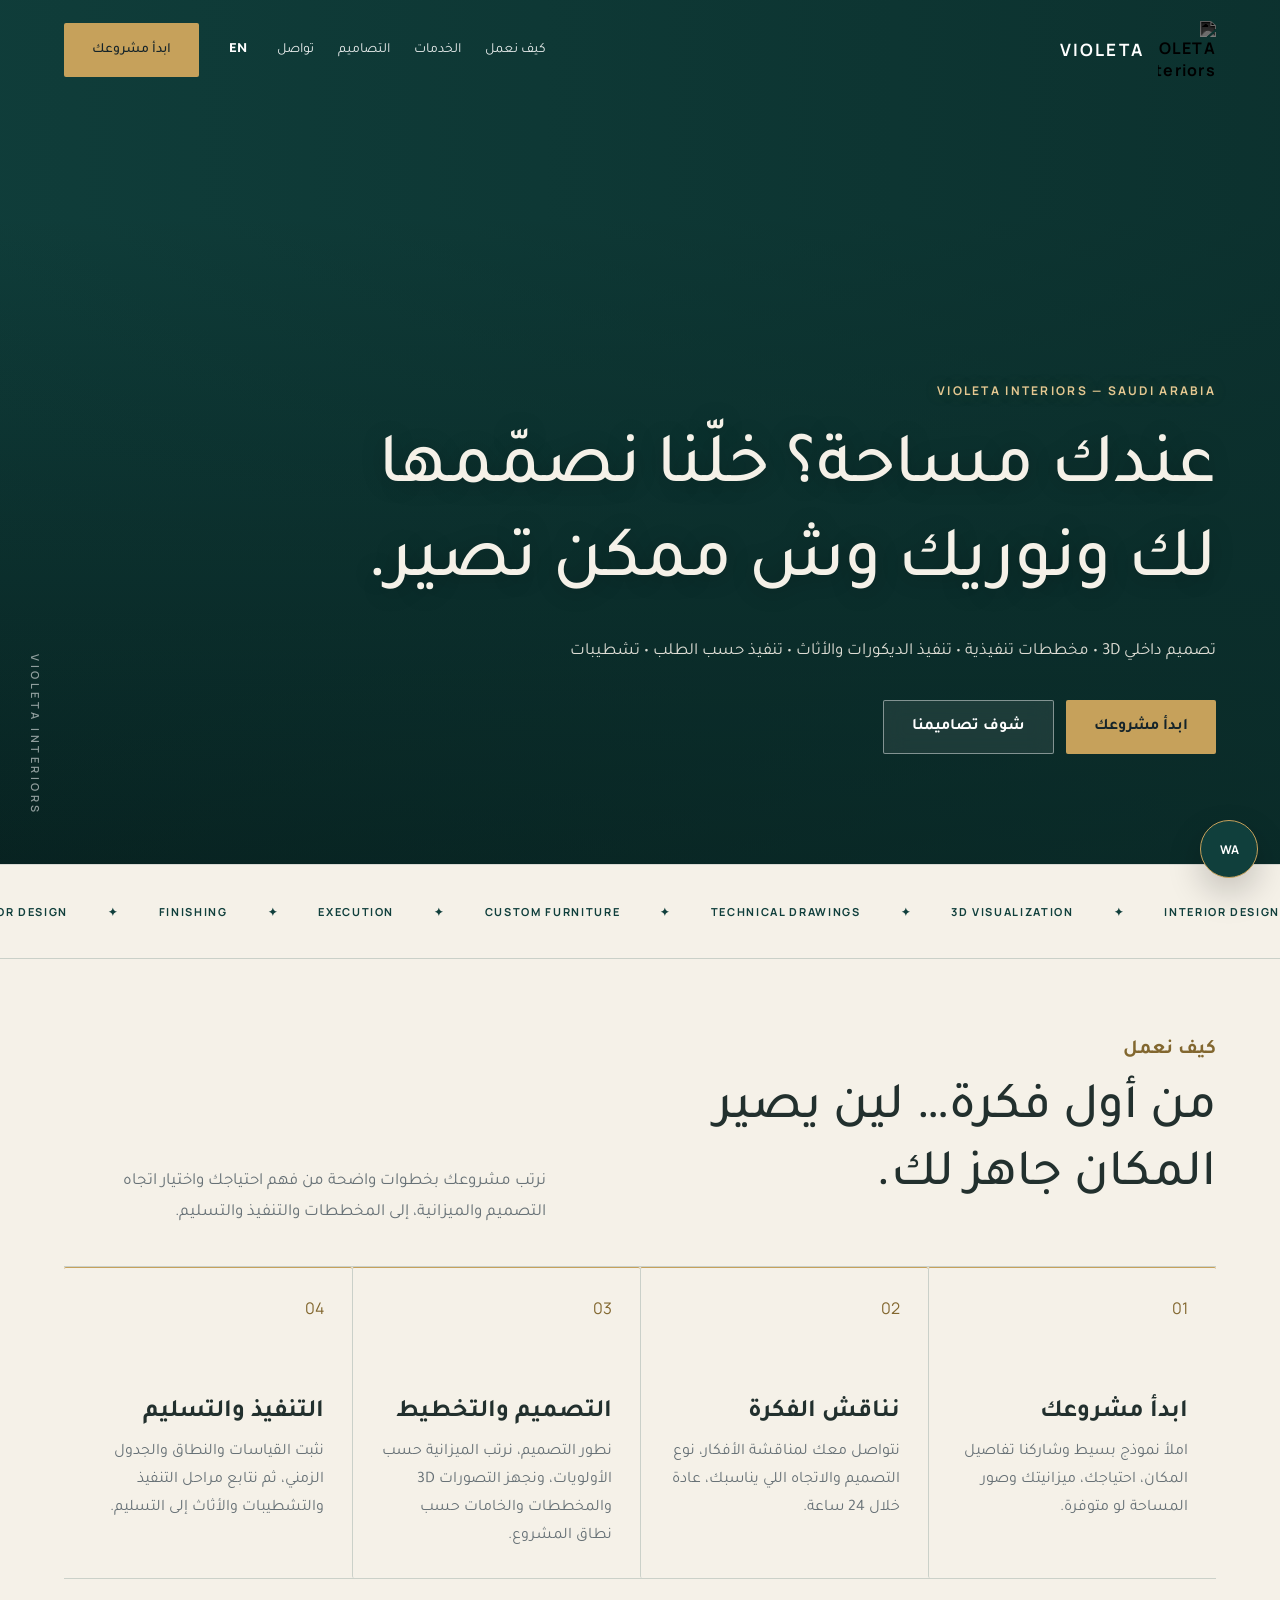
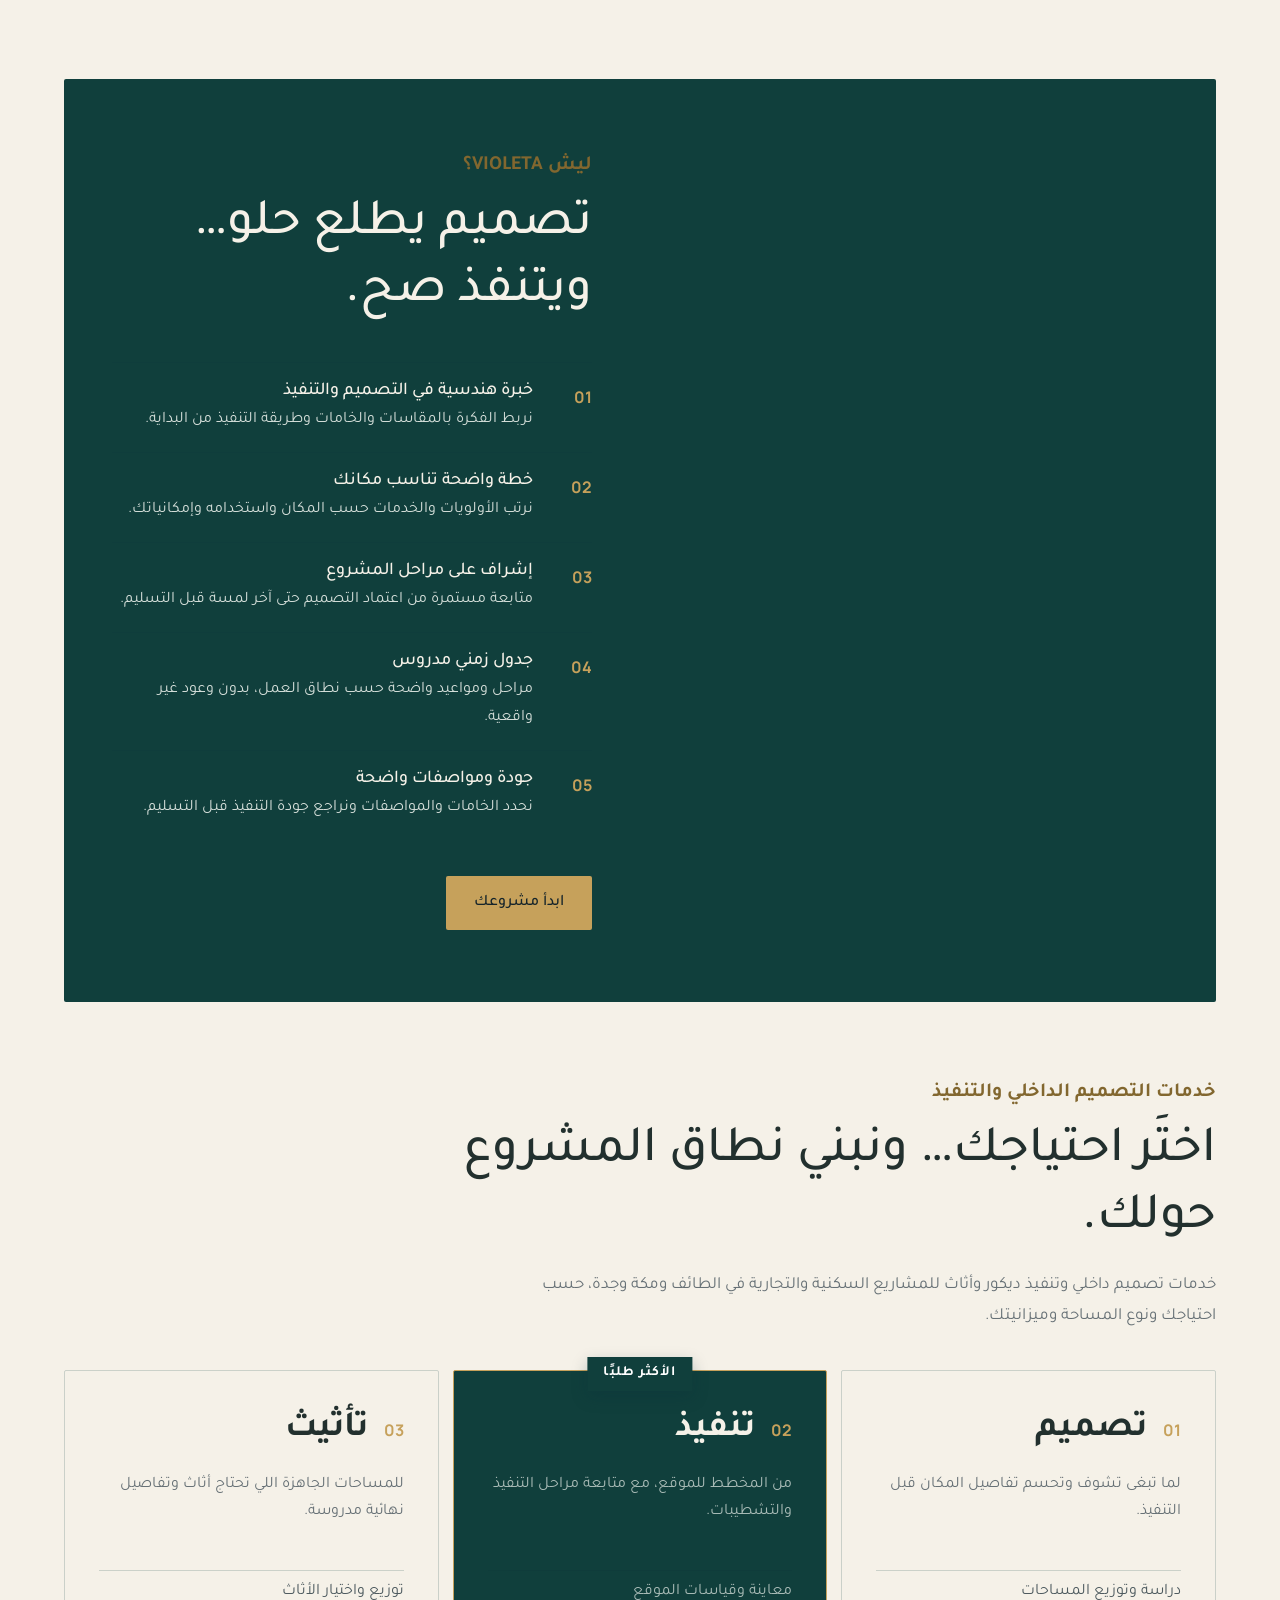
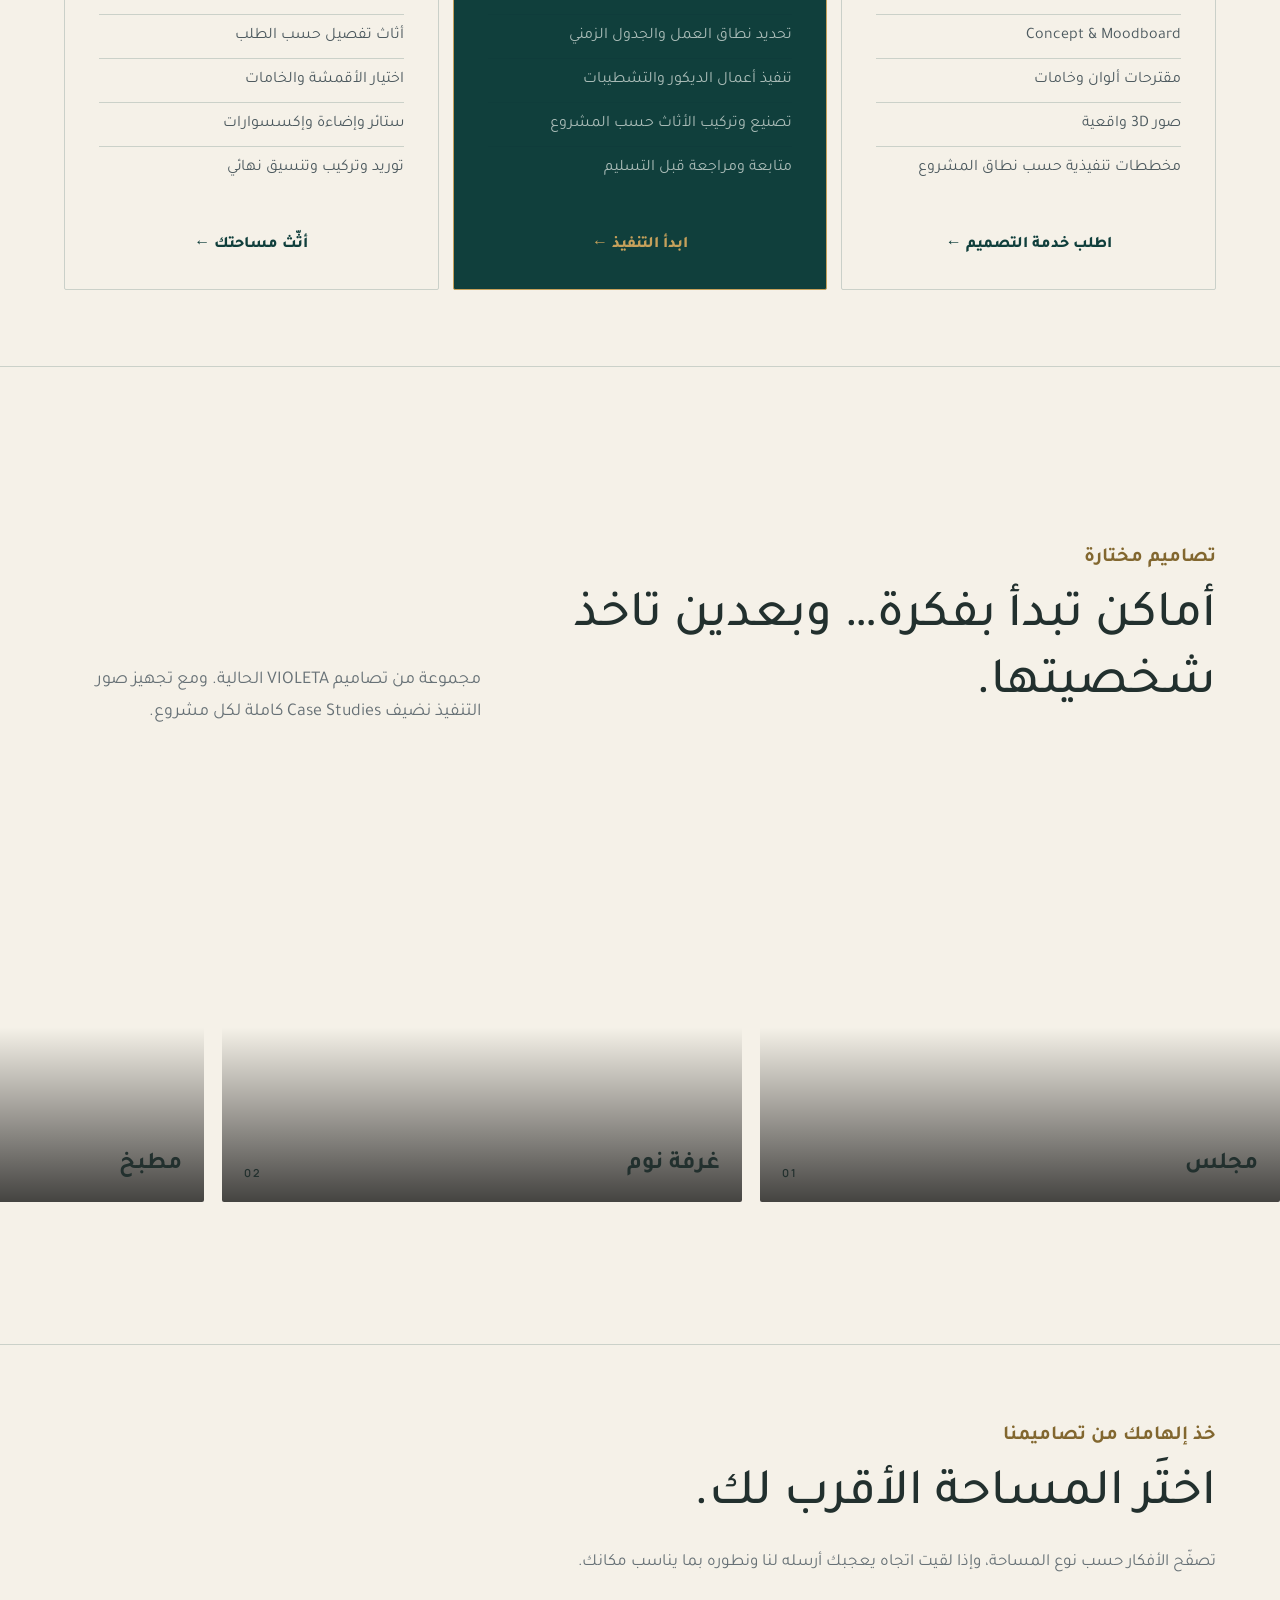
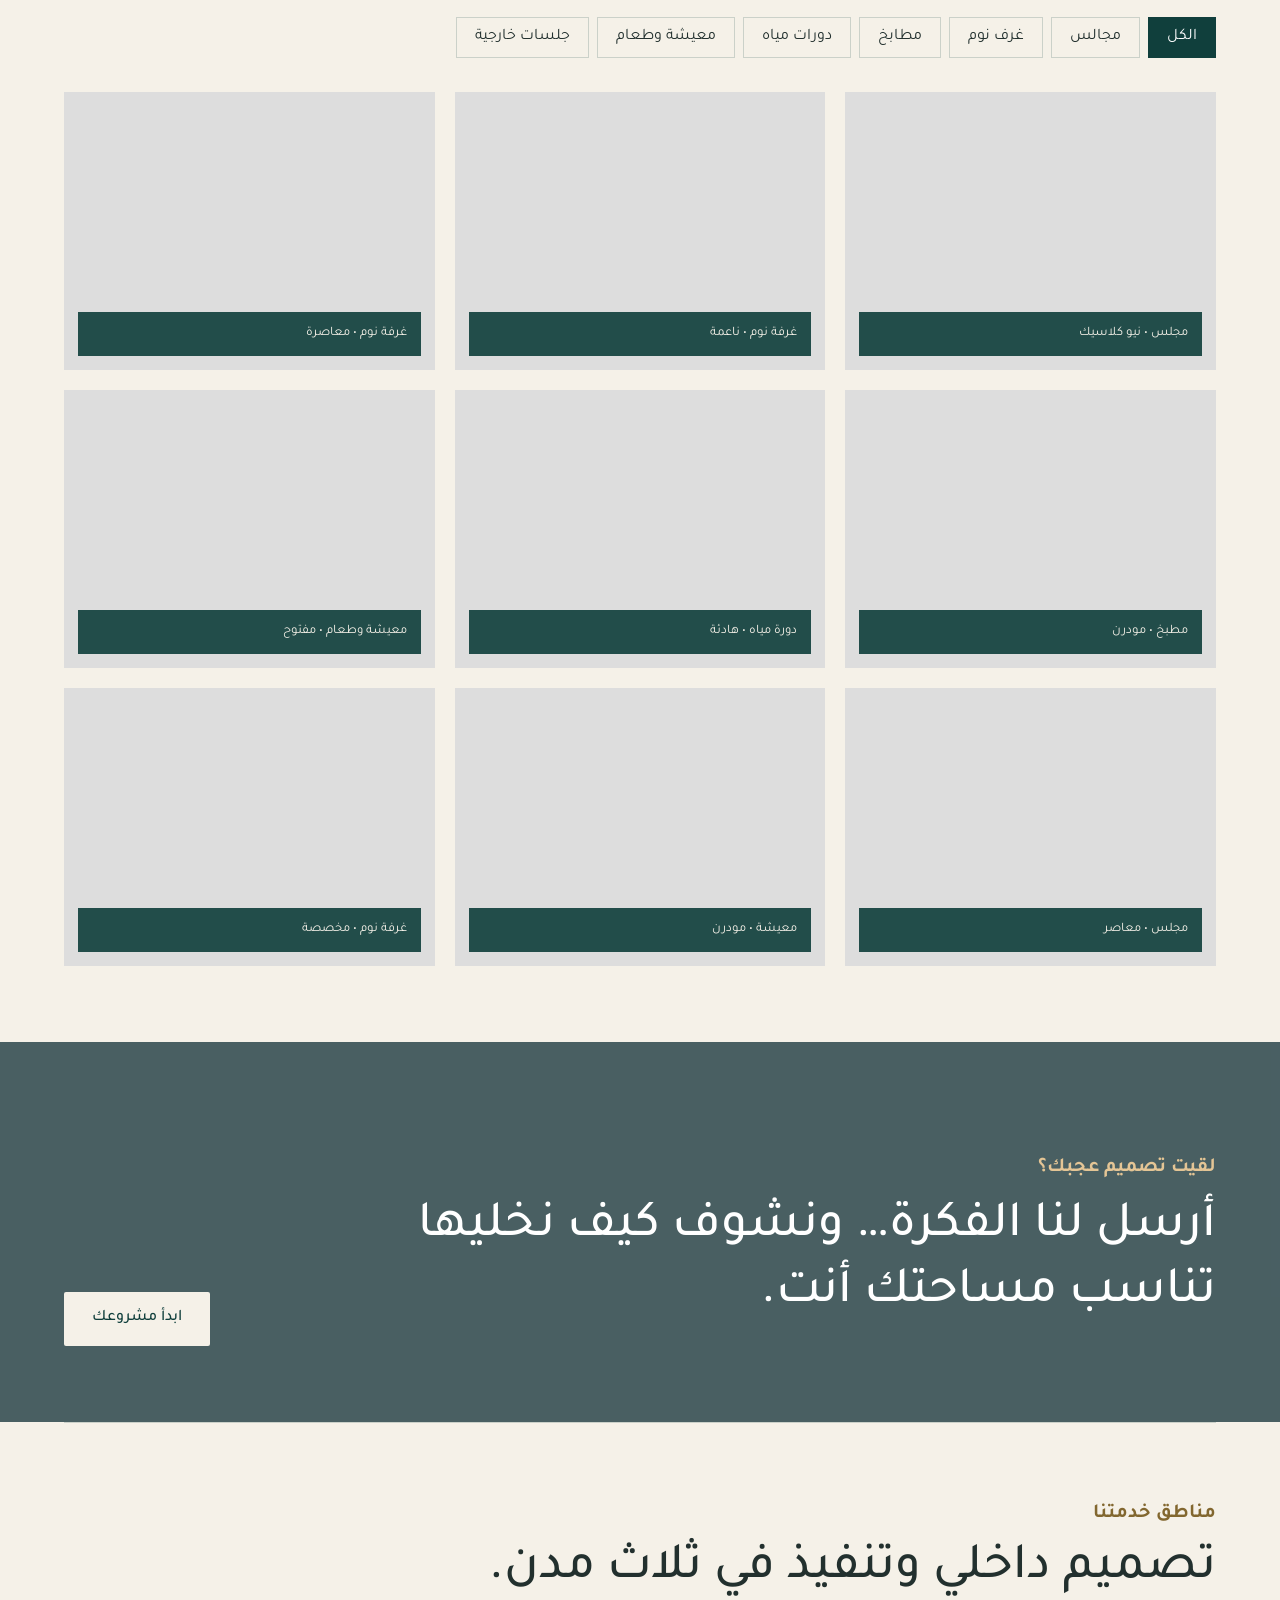
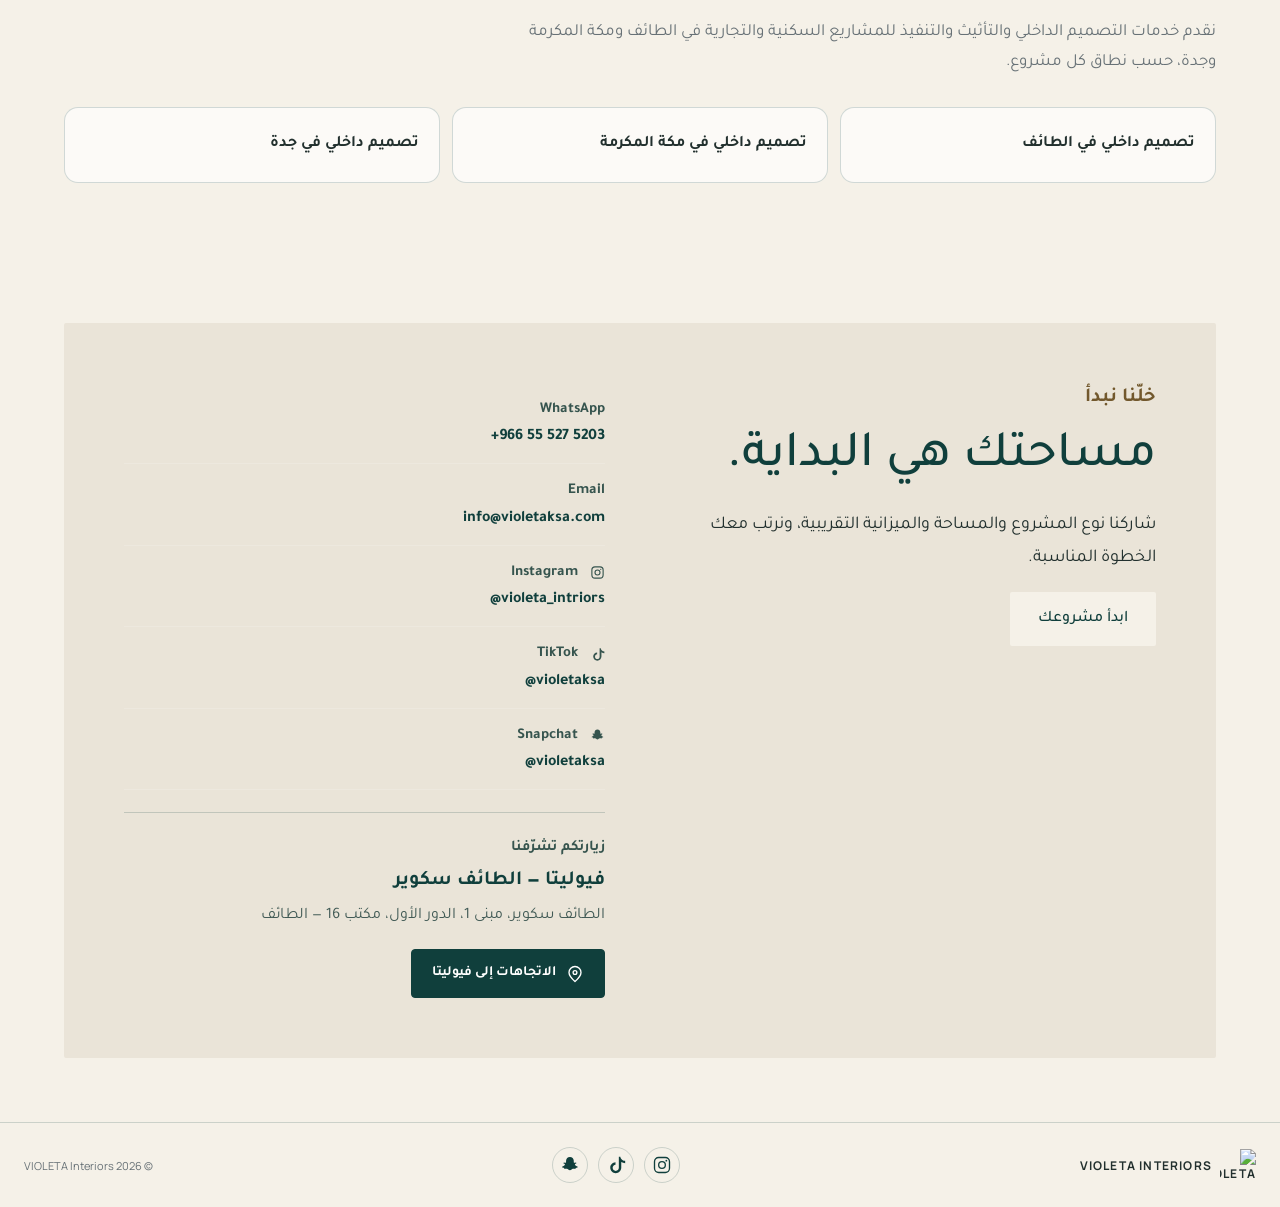
==== commit 7cde7831: "Correct approved intro proportions and favicon without changing video markup" ====
--- a/index.html
+++ b/index.html
@@ -23,8 +23,7 @@
 <title>تصميم داخلي وتنفيذ ديكور وأثاث | الطائف ومكة وجدة | VIOLETA</title>
 <meta content="VIOLETA تقدم خدمات التصميم الداخلي 3D، المخططات التنفيذية، تنفيذ الديكور، التشطيبات والأثاث حسب الطلب للمشاريع السكنية والتجارية في الطائف ومكة وجدة." name="description"/>
 <link href="https://violetaksa.com/" rel="canonical"/>
-<link href="/assets/apple-touch-icon-violeta-180.png?v=20261121-icon-gold-3" rel="icon" type="image/png" sizes="180x180"/>
-<link href="/assets/violeta-space-icon.svg?v=20261121-icon-gold-3" rel="icon" type="image/svg+xml"/>
+<link rel="icon" href="/assets/violeta-browser-gold-icon.svg?v=20261121-match-2" type="image/svg+xml" sizes="any"/>
 <meta content="تصميم داخلي وتنفيذ ديكور وأثاث | الطائف ومكة وجدة | VIOLETA" property="og:title"/>
 <meta content="تصميم داخلي 3D، مخططات تنفيذية، تنفيذ ديكور وتشطيبات وأثاث حسب الطلب للمشاريع السكنية والتجارية في الطائف ومكة وجدة." property="og:description"/>
 <meta content="https://violetaksa.com/assets/violeta-logo.png" property="og:image"/>
@@ -109,9 +108,10 @@
 /* Approved compact luxury entry: CTA-only visual treatment; intro handler/media unchanged. */
 #introGate{max-width:100%;box-sizing:border-box;padding:20px 24px 24px;gap:clamp(12px,2.6svh,20px);transform:translateY(-clamp(8px,2.2svh,24px))}
 #introGate span{animation:none;opacity:1}
-#introGate .intro-cta{position:relative;display:inline-flex;align-items:center;justify-content:center;width:min(255px,calc(100vw - 56px));max-width:100%;height:56px;min-height:56px;padding:8px 14px;border:1.5px solid #C6A15B;border-radius:8px;background:#103F3C;box-shadow:0 0 10px rgba(198,161,91,.14);box-sizing:border-box;animation:introCtaFloat 3.3s ease-in-out 3}
+#introGate img{width:min(70vw,278px);max-width:100%;height:auto;max-height:43svh;object-fit:contain}
+#introGate .intro-cta{position:relative;display:inline-flex;align-items:center;justify-content:center;width:min(190px,calc(100vw - 56px));max-width:100%;height:52px;min-height:52px;padding:7px 12px;border:1.5px solid #C6A15B;border-radius:8px;background:#14453C;box-shadow:0 0 10px rgba(198,161,91,.14);box-sizing:border-box;animation:introCtaFloat 3.3s ease-in-out 3}
 #introGate .intro-cta::before{content:"";position:absolute;inset:-1px;border:1px solid #DCC08A;border-radius:inherit;box-shadow:0 0 7px rgba(198,161,91,.18),0 0 12px rgba(198,161,91,.10);pointer-events:none;opacity:0;animation:introEntryPulse 3.3s ease-in-out 3}
-#introGate .intro-cta-label{font-size:clamp(22px,5.2vw,27px);font-weight:700;line-height:1.35;letter-spacing:normal;color:#E8CC94;text-shadow:0 0 5px rgba(198,161,91,.22)}
+#introGate .intro-cta-label{font-size:clamp(19px,4.7vw,22px);font-weight:700;line-height:1.35;letter-spacing:normal;color:#E8CC94;text-shadow:0 0 5px rgba(198,161,91,.22)}
 #introGate .intro-enter-hint{font:500 clamp(15px,3.8vw,17px)/1.5 "Tajawal",Arial,sans-serif;color:#D9BF89;text-shadow:0 0 5px rgba(198,161,91,.12);margin-top:-4px}
 #introGate:hover .intro-cta{background:#103F3C;border-color:#DCC08A}
 #introGate:focus-visible .intro-cta{outline:2px solid #F5F1E8;outline-offset:5px}
@@ -119,8 +119,8 @@
 @keyframes introCtaFloat{0%,100%{transform:translateY(0)}50%{transform:translateY(-4px)}}
 @keyframes introEntryPulse{0%,100%{opacity:0;transform:scale(1)}50%{opacity:.55;transform:scale(1.035)}}
 @media(prefers-reduced-motion:reduce){#introGate .intro-cta,#introGate .intro-cta::before{animation:none}}
-@media(max-height:650px){#introGate{gap:10px;padding:14px;transform:none}#introGate img{max-height:26svh}}
-@media(max-width:360px){#introGate .intro-cta{width:min(255px,calc(100vw - 36px))}}
+@media(max-height:650px){#introGate{gap:8px;padding:12px;transform:none}#introGate img{width:min(66vw,240px);max-height:34svh}#introGate .intro-cta{width:min(178px,calc(100vw - 36px));height:48px;min-height:48px}#introGate .intro-cta-label{font-size:19px}}
+@media(max-width:360px){#introGate .intro-cta{width:min(182px,calc(100vw - 36px))}}
 .intro-screen.is-playing #introGate .intro-cta,.intro-screen.is-playing #introGate .intro-cta::before{animation:none}
 </style>
 </head>
--- a/styles.css
+++ b/styles.css
@@ -251,3 +251,29 @@
    behind the intro gate until the video starts or the gate closes.
    Returning visitors (intro-skip) still see the hero normally. */
 html.intro-gated:not(.intro-skip):not(.intro-hero-ready) .hero-slides{display:none}
+
+/* Hero-only fix: one fully visible decoded image beneath a smooth incoming
+   crossfade. Do not alter the approved intro screen or its video styles. */
+.hero-slides .hero-slide {
+  z-index:0;
+  opacity:0;
+  transform:scale(1.015);
+  animation:none !important;
+  transition:none;
+}
+.hero-slides .hero-slide.is-active {
+  z-index:1;
+  opacity:1;
+}
+.hero-slides .hero-slide.is-entering {
+  z-index:2;
+  opacity:0;
+  transition:none;
+}
+.hero-slides .hero-slide.is-entering.is-visible {
+  opacity:1;
+  transition:opacity 1850ms ease-in-out;
+}
+@media(prefers-reduced-motion:reduce) {
+  .hero-slides .hero-slide.is-entering.is-visible { transition:none; }
+}
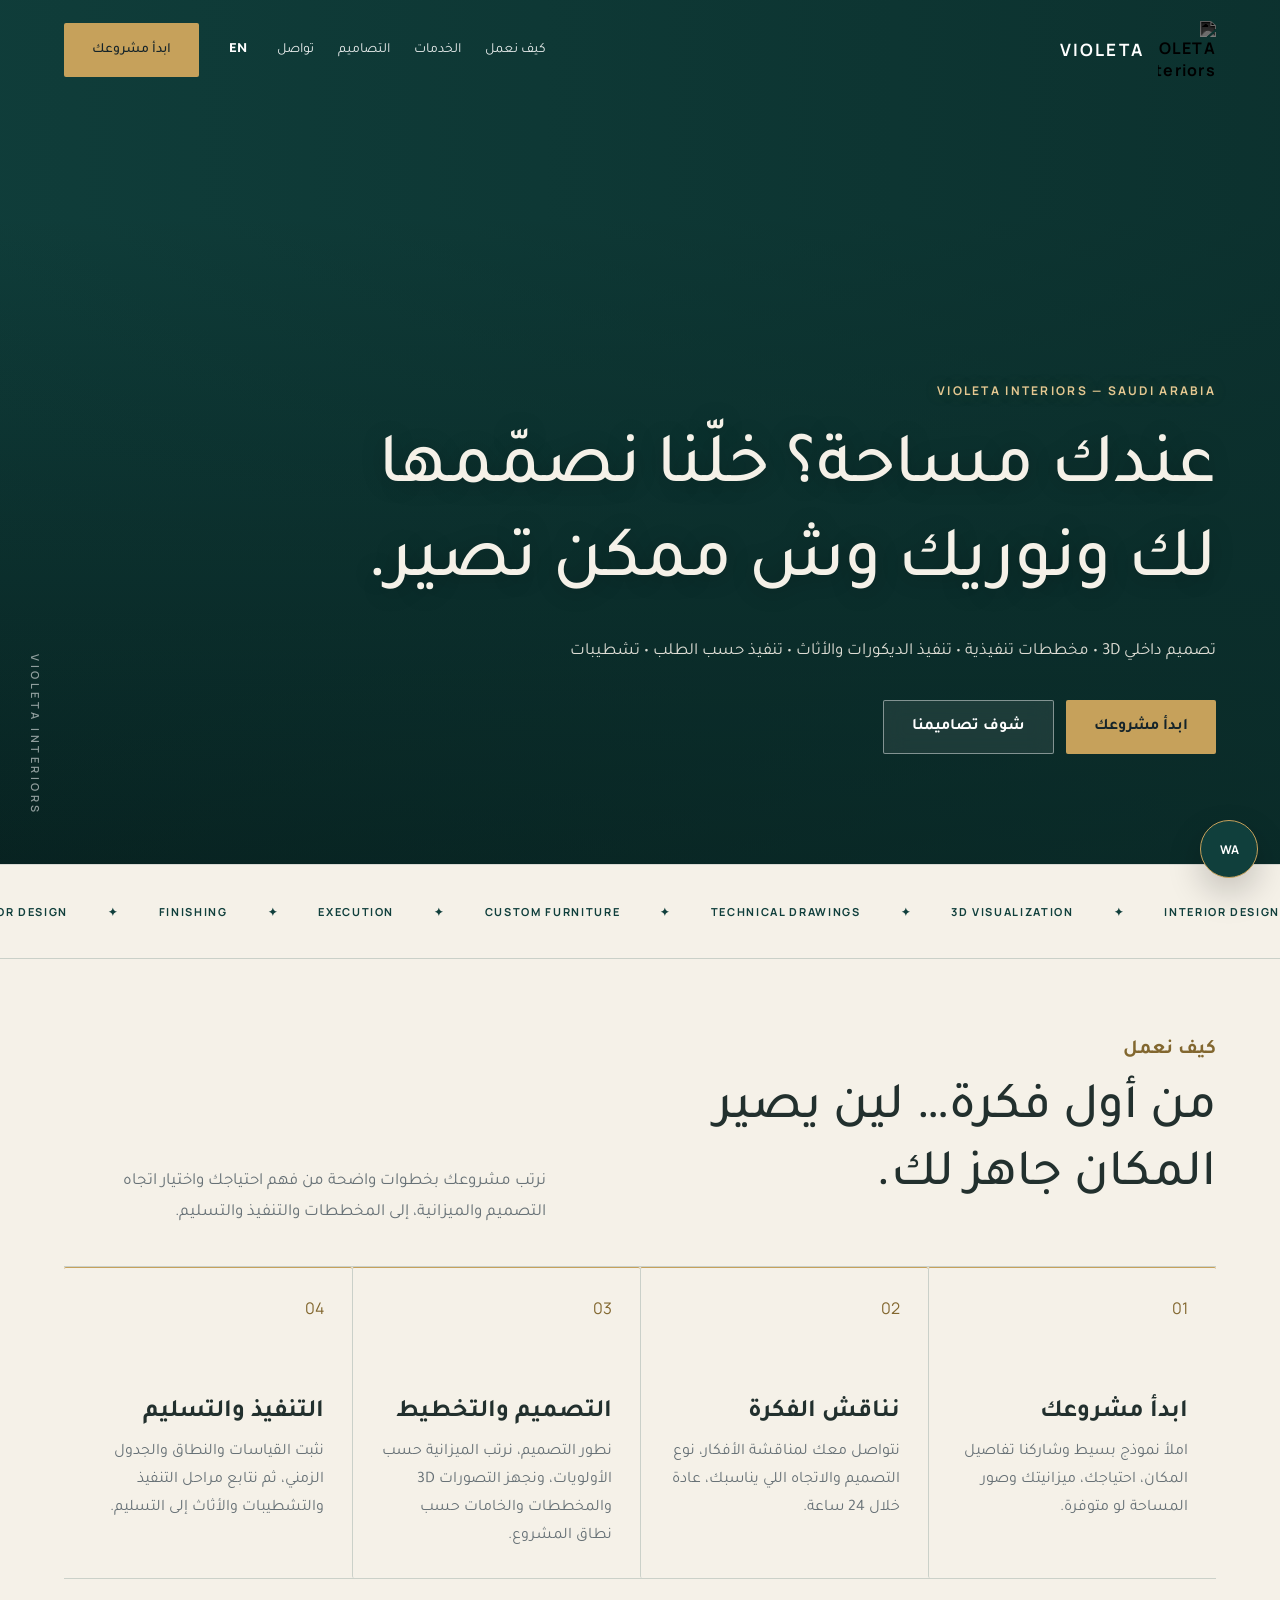
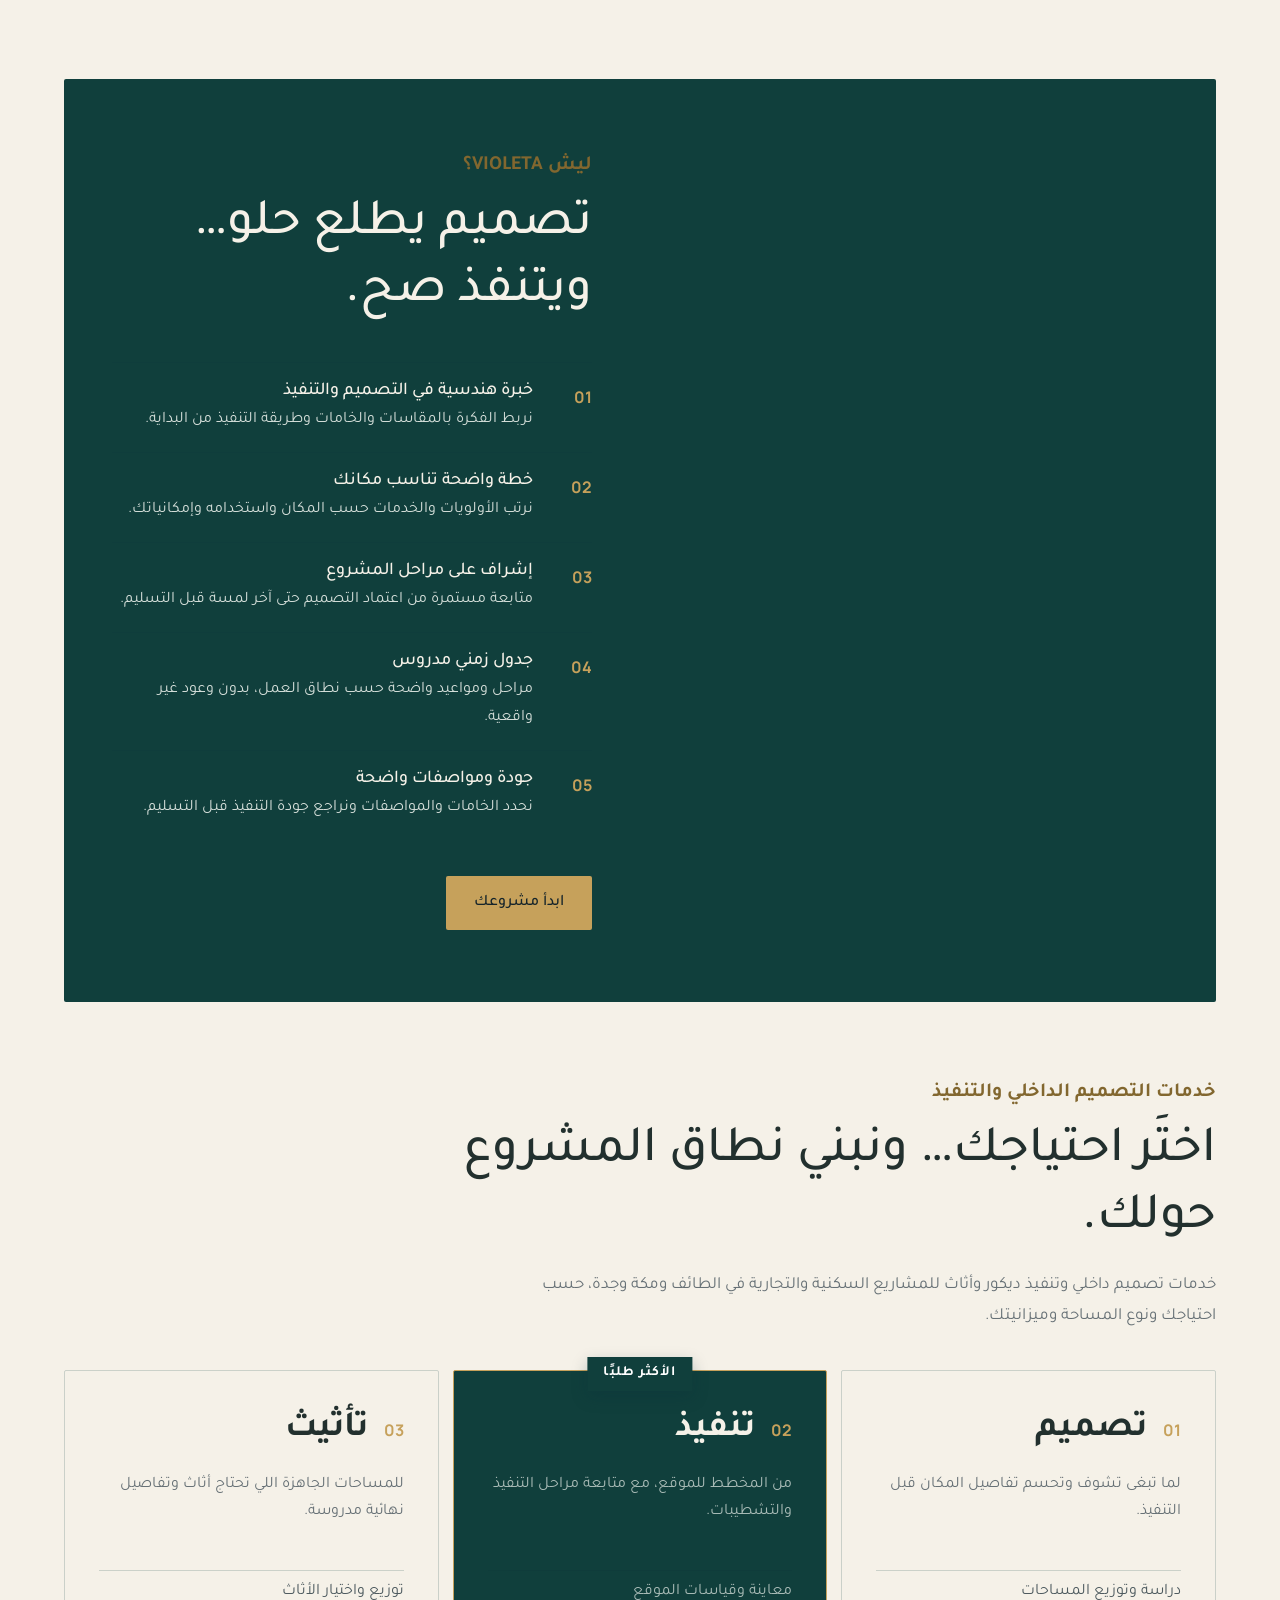
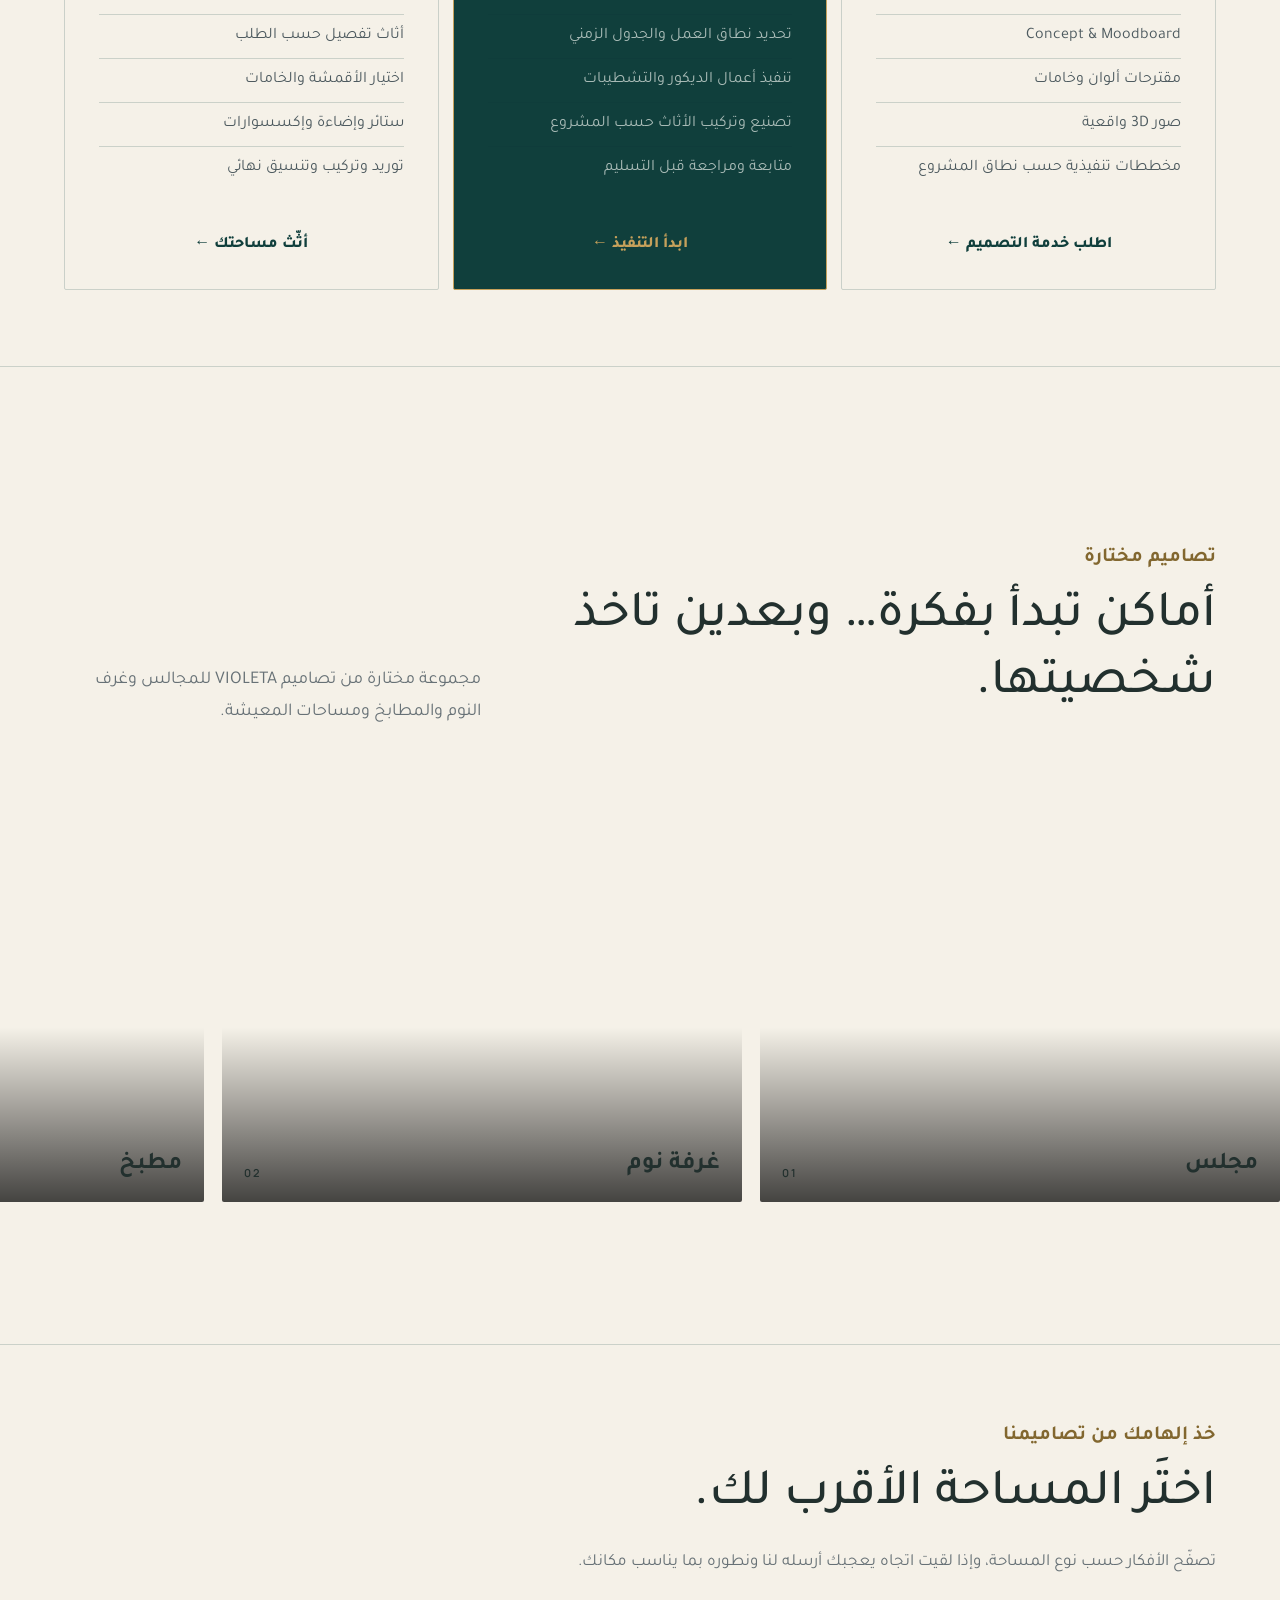
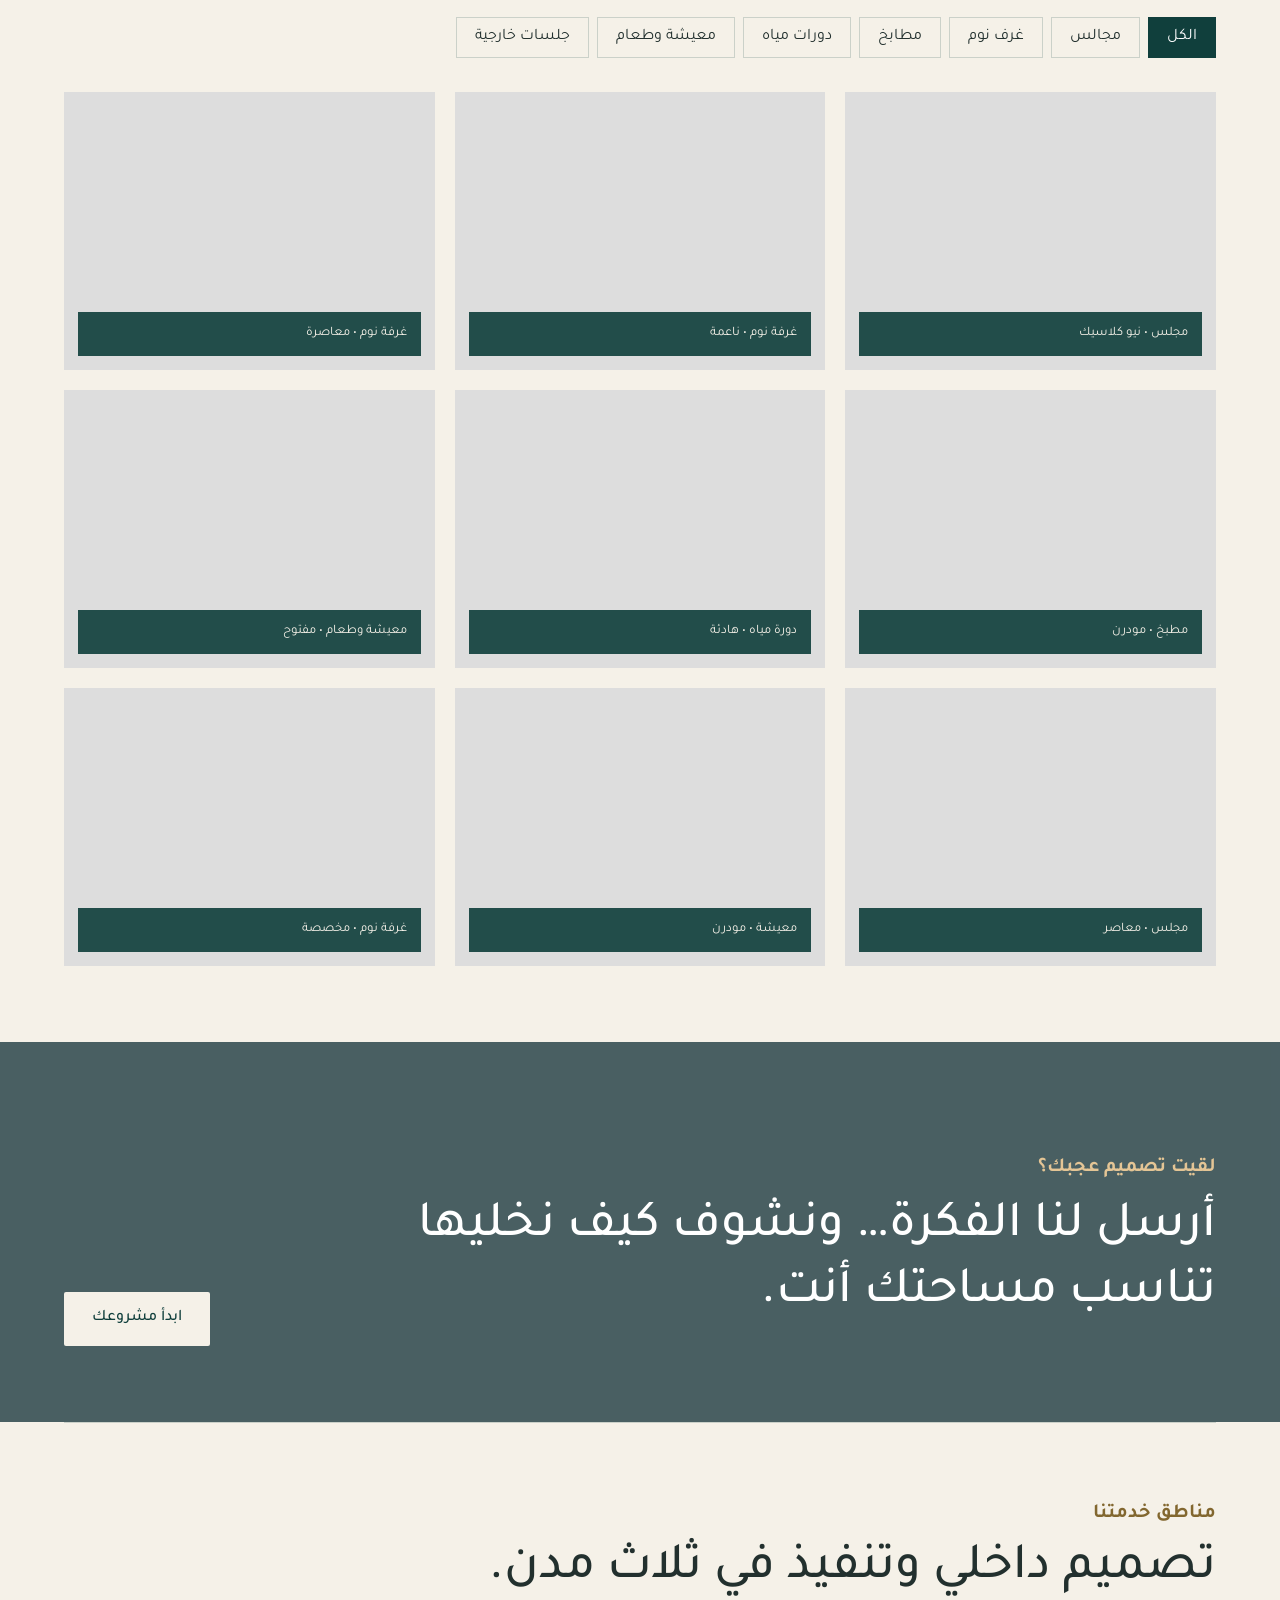
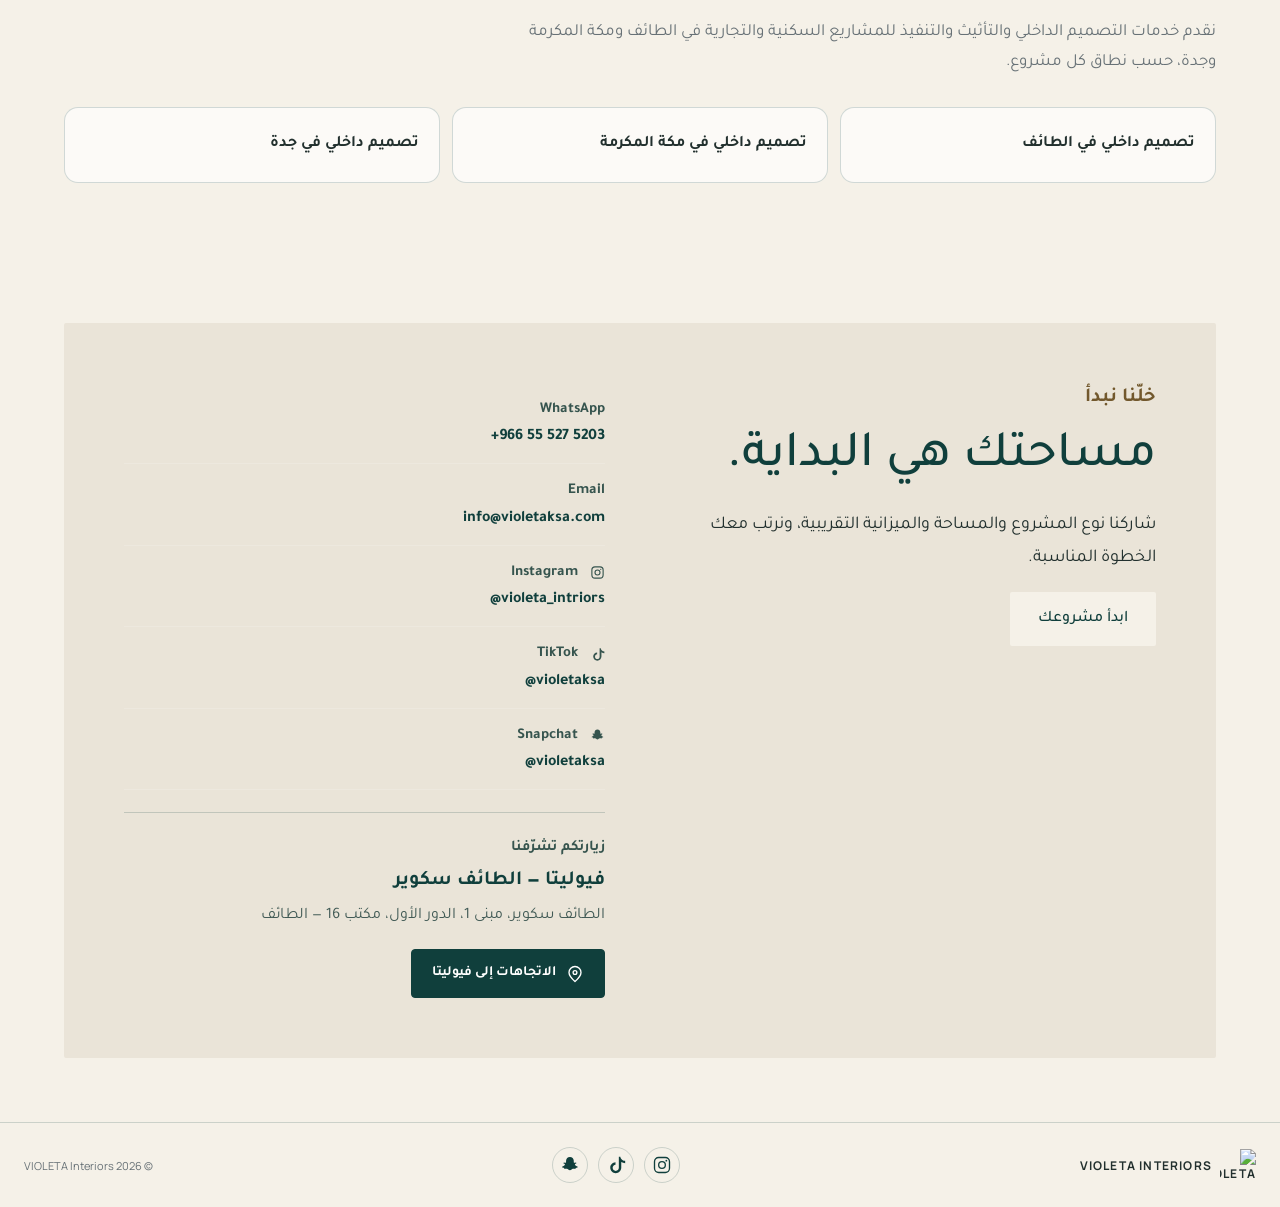
==== commit b99ae81a: "SEO/AEO/GEO: city H1s, city FAQs + FAQPage schema, llms.txt, customer-facing copy fixes - City pages" ====
--- a/index.html
+++ b/index.html
@@ -109,13 +109,13 @@
 #introGate{max-width:100%;box-sizing:border-box;padding:20px 24px 24px;gap:clamp(12px,2.6svh,20px);transform:translateY(-clamp(8px,2.2svh,24px))}
 #introGate span{animation:none;opacity:1}
 #introGate img{width:min(70vw,278px);max-width:100%;height:auto;max-height:43svh;object-fit:contain}
-#introGate .intro-cta{position:relative;display:inline-flex;align-items:center;justify-content:center;width:min(190px,calc(100vw - 56px));max-width:100%;height:52px;min-height:52px;padding:7px 12px;border:1.5px solid #C6A15B;border-radius:8px;background:#14453C;box-shadow:0 0 10px rgba(198,161,91,.14);box-sizing:border-box;animation:introCtaFloat 3.3s ease-in-out 3}
+#introGate .intro-cta{position:relative;display:inline-flex;align-items:center;justify-content:center;width:min(190px,calc(100vw - 56px));max-width:100%;height:52px;min-height:52px;padding:7px 12px;border:1.5px solid #C6A15B;border-radius:8px;background:#1A453C;box-shadow:0 0 10px rgba(198,161,91,.14);box-sizing:border-box;animation:introCtaFloat 3.3s ease-in-out 3}
 #introGate .intro-cta::before{content:"";position:absolute;inset:-1px;border:1px solid #DCC08A;border-radius:inherit;box-shadow:0 0 7px rgba(198,161,91,.18),0 0 12px rgba(198,161,91,.10);pointer-events:none;opacity:0;animation:introEntryPulse 3.3s ease-in-out 3}
 #introGate .intro-cta-label{font-size:clamp(19px,4.7vw,22px);font-weight:700;line-height:1.35;letter-spacing:normal;color:#E8CC94;text-shadow:0 0 5px rgba(198,161,91,.22)}
 #introGate .intro-enter-hint{font:500 clamp(15px,3.8vw,17px)/1.5 "Tajawal",Arial,sans-serif;color:#D9BF89;text-shadow:0 0 5px rgba(198,161,91,.12);margin-top:-4px}
-#introGate:hover .intro-cta{background:#103F3C;border-color:#DCC08A}
+#introGate:hover .intro-cta{background:#1A453C;border-color:#DCC08A}
 #introGate:focus-visible .intro-cta{outline:2px solid #F5F1E8;outline-offset:5px}
-#introGate:active .intro-cta{background:#103F3C;border-color:#E8CC94}
+#introGate:active .intro-cta{background:#1A453C;border-color:#E8CC94}
 @keyframes introCtaFloat{0%,100%{transform:translateY(0)}50%{transform:translateY(-4px)}}
 @keyframes introEntryPulse{0%,100%{opacity:0;transform:scale(1)}50%{opacity:.55;transform:scale(1.035)}}
 @media(prefers-reduced-motion:reduce){#introGate .intro-cta,#introGate .intro-cta::before{animation:none}}
@@ -231,7 +231,7 @@
 <div class="section-kicker" data-ar="تصاميم مختارة" data-en="SELECTED DESIGNS">تصاميم مختارة</div>
 <h2 data-ar="أماكن تبدأ بفكرة… وبعدين تاخذ شخصيتها." data-en="Spaces that start with an idea — then find their character.">أماكن تبدأ بفكرة… وبعدين تاخذ شخصيتها.</h2>
 </div>
-<p data-ar="مجموعة من تصاميم VIOLETA الحالية. ومع تجهيز صور التنفيذ نضيف Case Studies كاملة لكل مشروع." data-en="A selection of current VIOLETA designs. Full case studies will be added as execution photography is prepared.">مجموعة من تصاميم VIOLETA الحالية. ومع تجهيز صور التنفيذ نضيف Case Studies كاملة لكل مشروع.</p>
+<p data-ar="مجموعة مختارة من تصاميم VIOLETA للمجالس وغرف النوم والمطابخ ومساحات المعيشة." data-en="A curated selection of VIOLETA designs for majlis, bedrooms, kitchens and living spaces.">مجموعة مختارة من تصاميم VIOLETA للمجالس وغرف النوم والمطابخ ومساحات المعيشة.</p>
 </div>
 <div class="project-strip" id="projectStrip">
 <figure class="project-shot reveal"><img alt="مجلس نيو كلاسيك" loading="lazy" decoding="async" src="/.netlify/images?url=/assets/images/majlis-05.webp&amp;w=1280&amp;fm=webp&amp;q=82" srcset="/.netlify/images?url=/assets/images/majlis-05.webp&amp;w=480&amp;fm=webp&amp;q=82 480w, /.netlify/images?url=/assets/images/majlis-05.webp&amp;w=800&amp;fm=webp&amp;q=82 800w, /.netlify/images?url=/assets/images/majlis-05.webp&amp;w=1280&amp;fm=webp&amp;q=82 1280w" sizes="(max-width: 700px) 92vw, (max-width: 1100px) 70vw, 1050px"/><figcaption><b data-ar="مجلس" data-en="Majlis">مجلس</b><span>01</span></figcaption></figure>
@@ -268,7 +268,7 @@
 <figure class="gallery-item reveal" data-category="bedroom"><img alt="تصميم غرفة أطفال" loading="lazy" decoding="async" src="/.netlify/images?url=/assets/images/bedroom-06.webp&amp;w=1280&amp;fm=webp&amp;q=82" srcset="/.netlify/images?url=/assets/images/bedroom-06.webp&amp;w=480&amp;fm=webp&amp;q=82 480w, /.netlify/images?url=/assets/images/bedroom-06.webp&amp;w=800&amp;fm=webp&amp;q=82 800w, /.netlify/images?url=/assets/images/bedroom-06.webp&amp;w=1280&amp;fm=webp&amp;q=82 1280w" sizes="(max-width: 700px) 92vw, (max-width: 1100px) 70vw, 1050px"/><figcaption data-ar="غرفة نوم • مخصصة" data-en="Bedroom • Custom">غرفة نوم • مخصصة</figcaption></figure>
 </div>
 <div class="empty-gallery" hidden="" id="emptyGallery">
-<p data-ar="قسم الجلسات الخارجية جاهز، ونضيف له الصور أول ما تكون متوفرة." data-en="The outdoor category is ready; images will be added as soon as they are available.">قسم الجلسات الخارجية جاهز، ونضيف له الصور أول ما تكون متوفرة.</p>
+<p data-ar="عندك جلسة خارجية تبغى تصممها؟ أرسل لنا صور المكان ونقترح عليك الفكرة المناسبة." data-en="Planning an outdoor seating area? Send us photos of the space and we will suggest the right direction.">عندك جلسة خارجية تبغى تصممها؟ أرسل لنا صور المكان ونقترح عليك الفكرة المناسبة.</p>
 </div>
 </section>
 <section class="idea-cta">
--- a/styles.css
+++ b/styles.css
@@ -93,7 +93,7 @@
 @media(prefers-reduced-motion:reduce){.bird-flock{display:none}.hero-slide{animation:none!important}}
 /* VIOLETA intro gate: single consolidated block (replaces earlier conflicting .intro-screen rules) */
 .intro-skip .intro-screen{display:none}
-.intro-screen{position:fixed;inset:0;z-index:2000;background:#103F3C;color:#C6A15B;display:flex;align-items:center;justify-content:center;overflow:hidden;opacity:1;transition:opacity .8s ease;-webkit-tap-highlight-color:transparent}
+.intro-screen{position:fixed;inset:0;z-index:2000;background:#1A453C;color:#C6A15B;display:flex;align-items:center;justify-content:center;overflow:hidden;opacity:1;transition:opacity .8s ease;-webkit-tap-highlight-color:transparent}
 .intro-screen[hidden]{display:none}
 .intro-screen.is-leaving{opacity:0;pointer-events:none}
 .intro-screen~.bird-flock{display:none}
@@ -103,7 +103,7 @@
 .intro-gate img{display:block;width:auto;height:auto;max-width:min(46vw,200px);max-height:30svh;object-fit:contain;pointer-events:none}
 .intro-gate span{font-family:"Tajawal",Arial,sans-serif;font-weight:500;font-size:clamp(19px,5.2vw,25px);line-height:1.4;letter-spacing:.02em;color:#C6A15B;animation:introHint 2.8s ease-in-out infinite}
 @keyframes introHint{0%,100%{opacity:.72}50%{opacity:1}}
-.intro-video{position:absolute;left:50%;top:50%;transform:translate(-50%,-50%);width:min(100vw,640px,calc(100svh*1.0335));height:auto;aspect-ratio:494/478;object-fit:contain;background:#103F3C;border:0;opacity:0;transition:opacity .6s ease;pointer-events:none;-webkit-mask-image:linear-gradient(90deg,transparent,#000 4%,#000 96%,transparent),linear-gradient(180deg,transparent,#000 4%,#000 96%,transparent);-webkit-mask-composite:source-in;mask-image:linear-gradient(90deg,transparent,#000 4%,#000 96%,transparent),linear-gradient(180deg,transparent,#000 4%,#000 96%,transparent);mask-composite:intersect}
+.intro-video{position:absolute;left:50%;top:50%;transform:translate(-50%,-50%);width:min(100vw,640px,calc(100svh*1.0335));height:auto;aspect-ratio:494/478;object-fit:contain;background:#1A453C;border:0;opacity:0;transition:opacity .6s ease;pointer-events:none;-webkit-mask-image:linear-gradient(90deg,transparent,#000 4%,#000 96%,transparent),linear-gradient(180deg,transparent,#000 4%,#000 96%,transparent);-webkit-mask-composite:source-in;mask-image:linear-gradient(90deg,transparent,#000 4%,#000 96%,transparent),linear-gradient(180deg,transparent,#000 4%,#000 96%,transparent);mask-composite:intersect}
 .intro-screen.is-playing .intro-video{opacity:1}
 .intro-screen.is-playing .intro-gate{opacity:0;pointer-events:none}
 @media(prefers-reduced-motion:reduce){.intro-gate span{animation:none}.intro-screen{transition-duration:.01s}}
@@ -272,8 +272,26 @@
 }
 .hero-slides .hero-slide.is-entering.is-visible {
   opacity:1;
-  transition:opacity 1850ms ease-in-out;
+  transition:opacity 2600ms cubic-bezier(.42,0,.58,1);
 }
 @media(prefers-reduced-motion:reduce) {
   .hero-slides .hero-slide.is-entering.is-visible { transition:none; }
 }
+
+/* Uniform cinematic color grade per source image: reduces visible brightness
+   jumps between the four photographs without dark frames or extra layers.
+   The existing fixed hero shade remains untouched. */
+.hero-slides .hero-slide{filter:brightness(.97) saturate(.92)}
+.hero-slides .hero-slide:nth-child(2){filter:brightness(1.10) saturate(.92)}
+.hero-slides .hero-slide:nth-child(3){filter:brightness(.92) saturate(.92)}
+.hero-slides .hero-slide:nth-child(4){filter:brightness(.87) saturate(.92)}
+
+/* HERO ONLY: The picture stack must be its own lower stacking context.
+   Without this, an entering photo at z-index:2 rises ABOVE the fixed
+   .hero-shade at z-index:1 and looks brighter until the fade ends.
+   Keep the shade continuously above both incoming and outgoing photos. */
+.hero-slides{z-index:0;isolation:isolate}
+
+/* Mobile-only video-edge color matching from actual iPhone screenshot.
+   Intro media, playback, geometry and all other styling are unchanged. */
+@media (max-width: 767px){.intro-screen{background-color:#12403C}}
